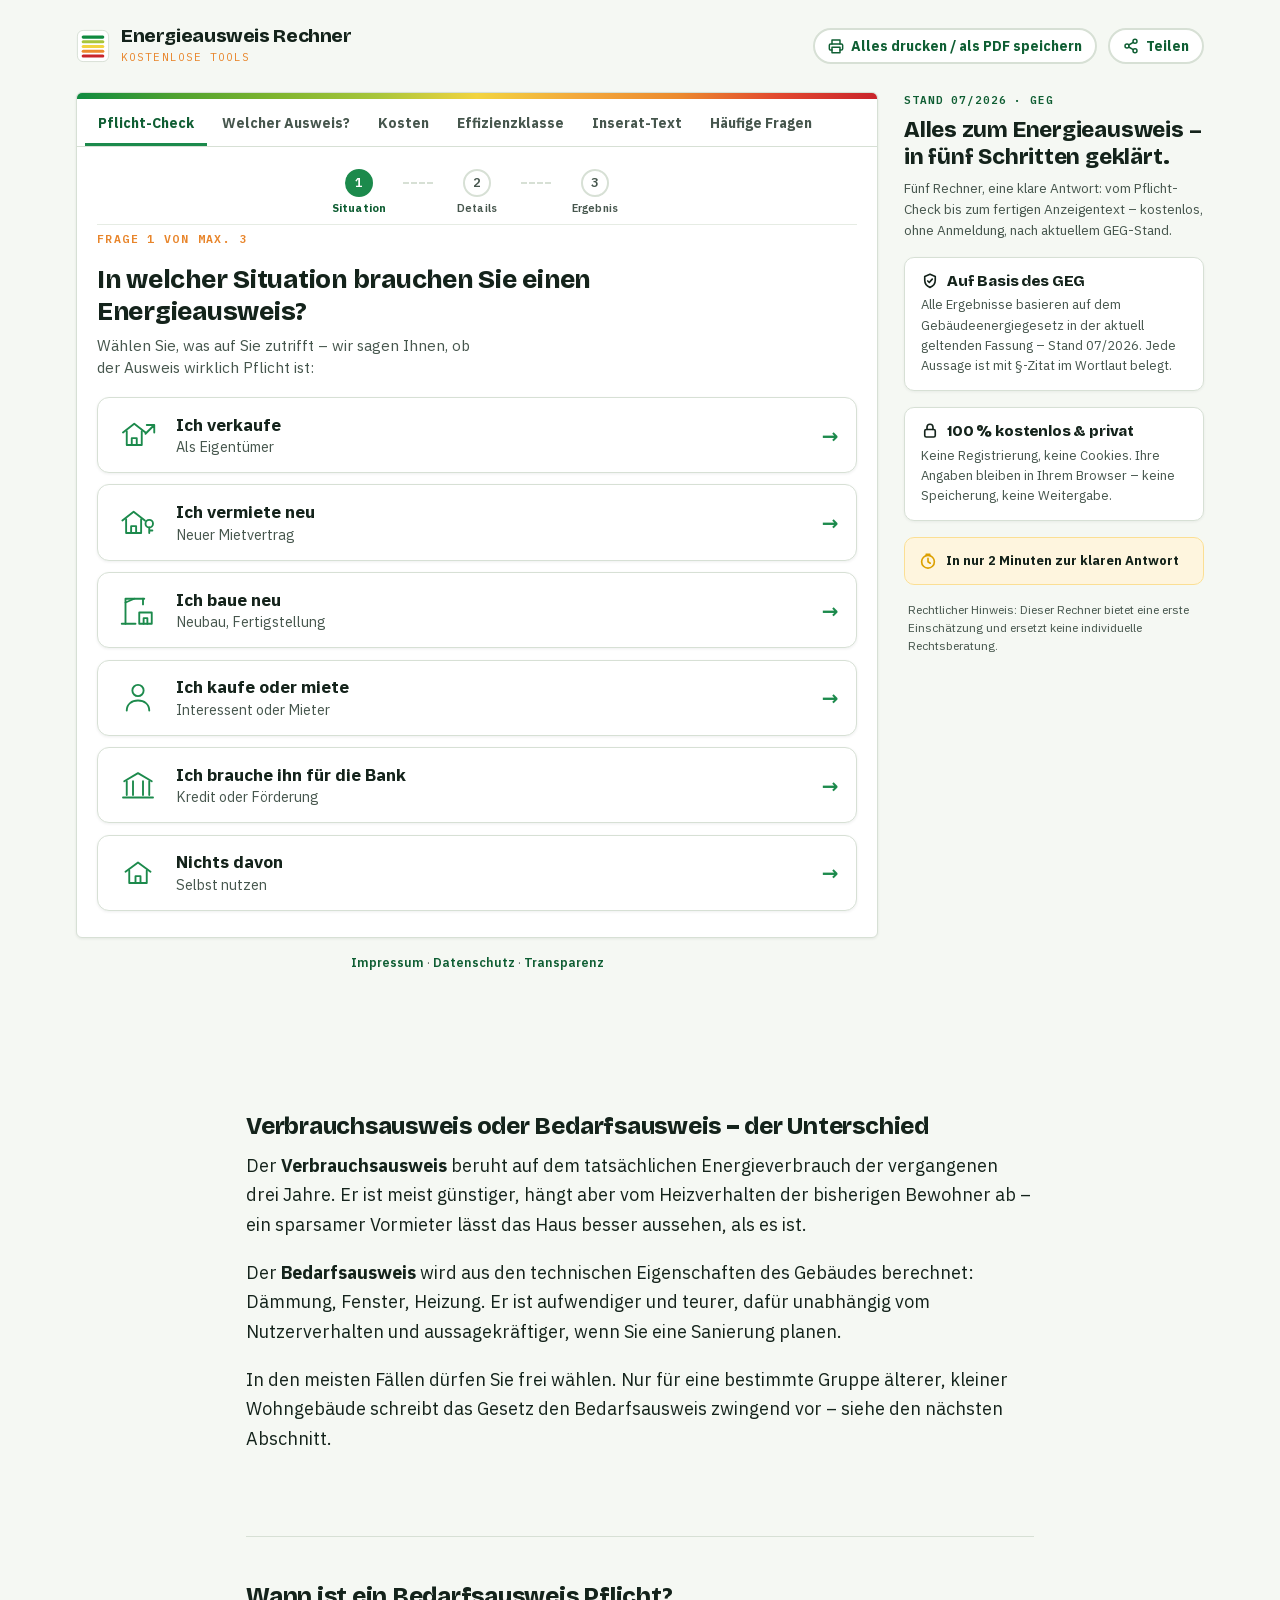
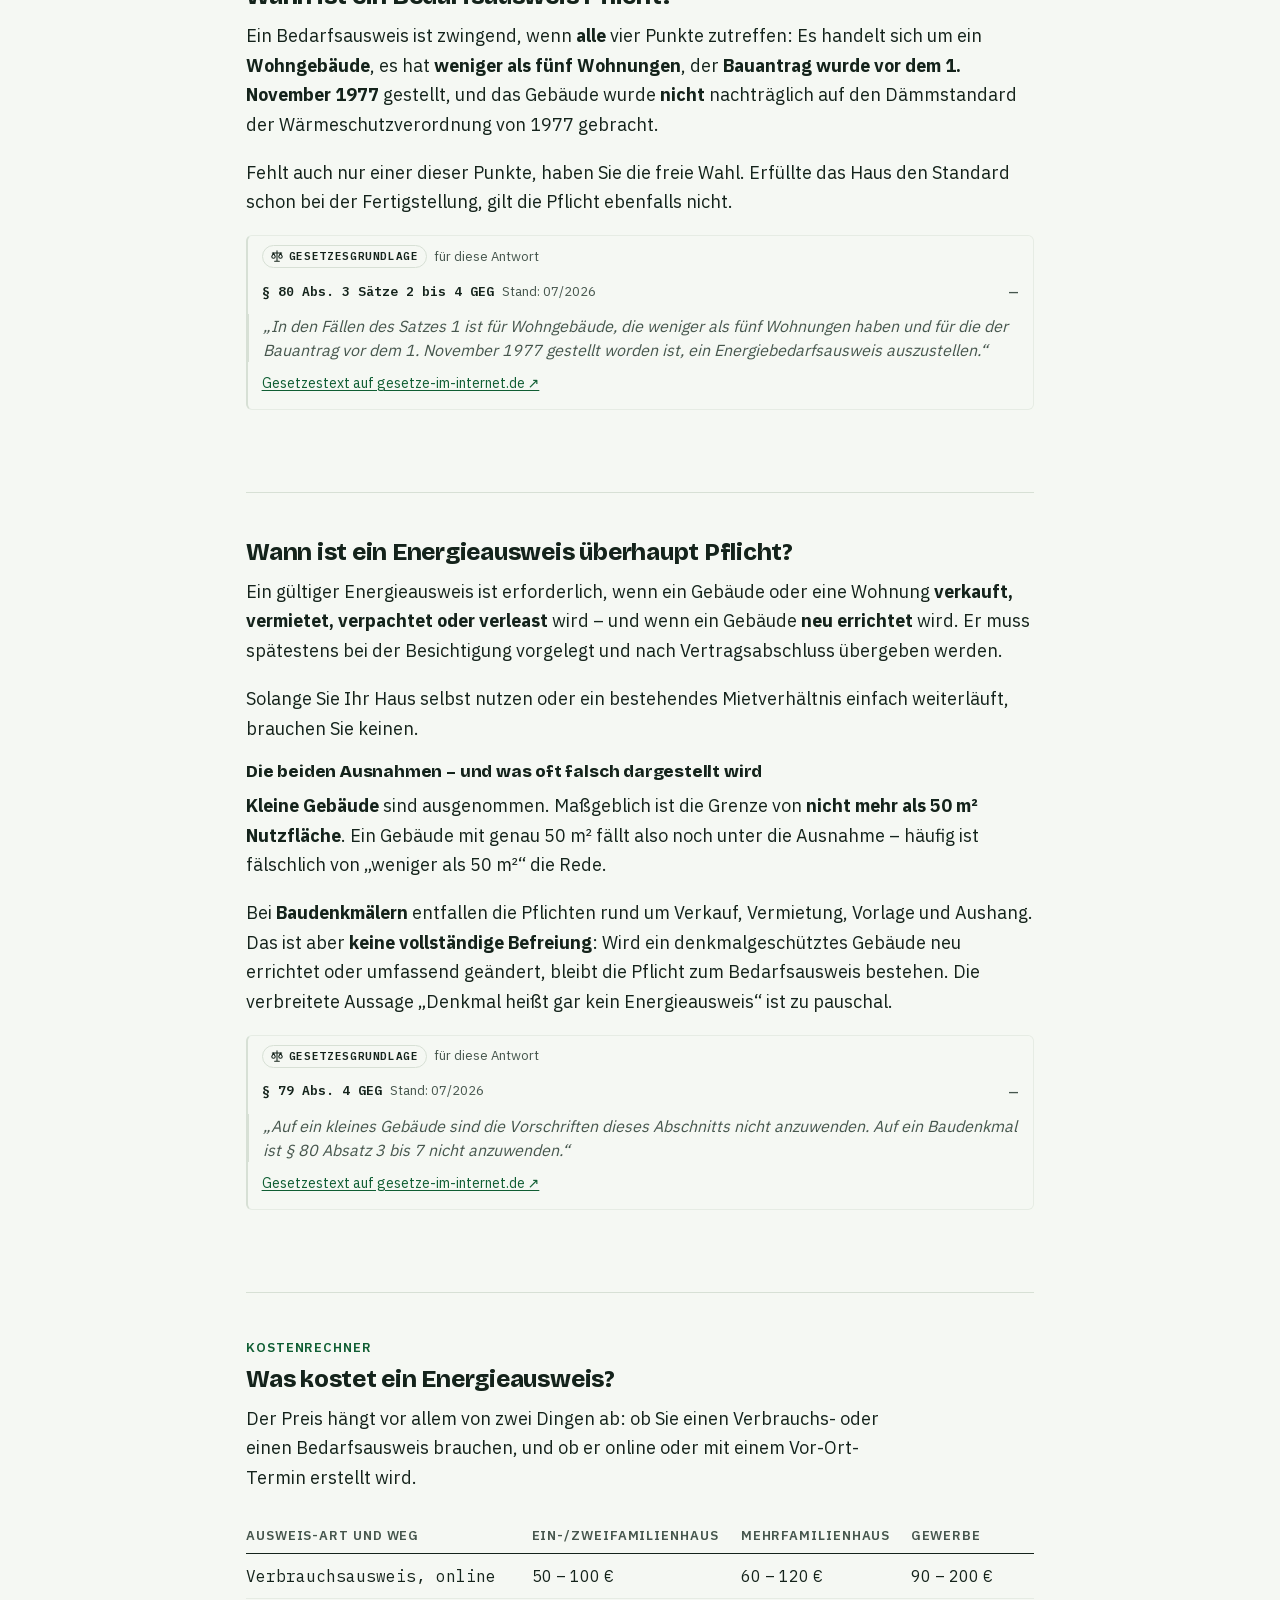
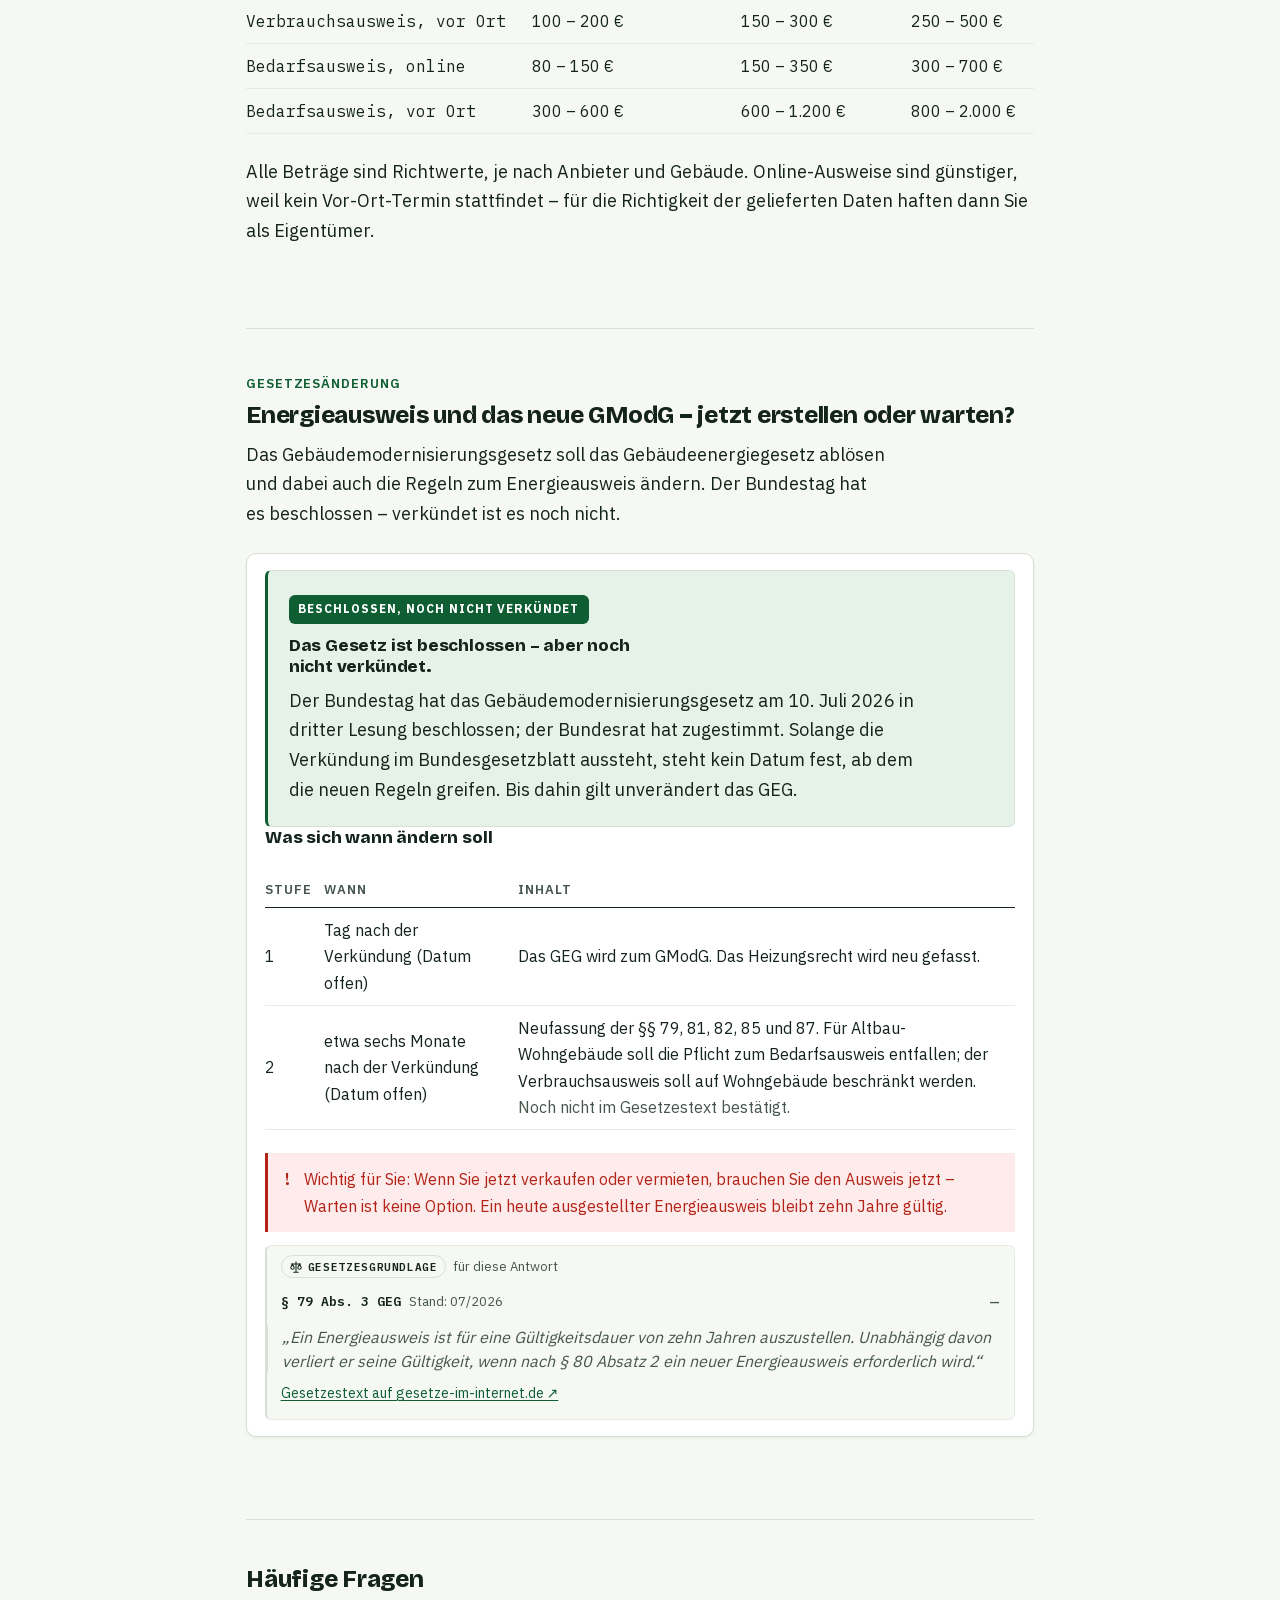
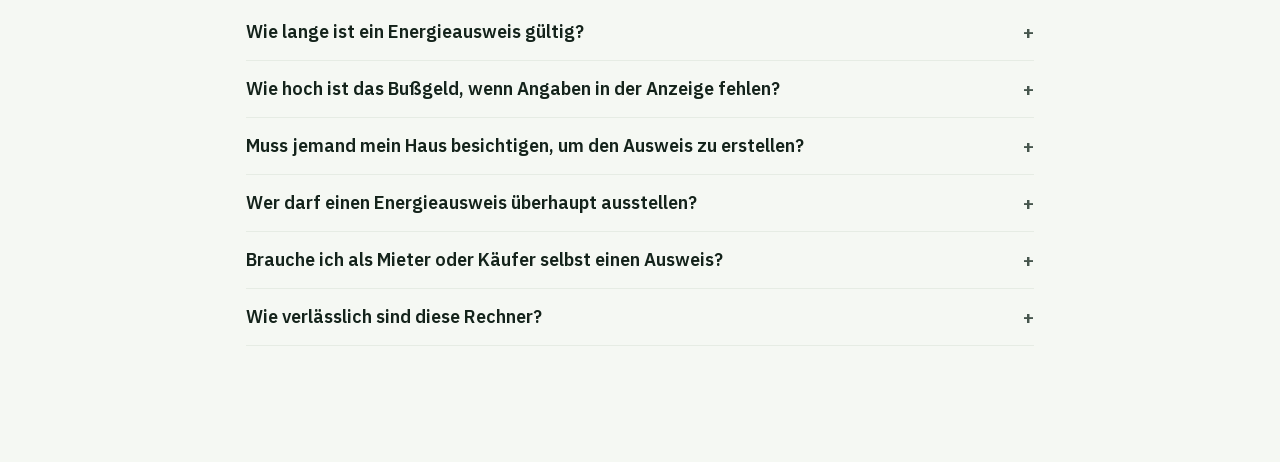
==== index.html @ 05168cab "Phone app shell: bottom tab bar, one-screen results, contextual entry question The phone layout was " ====
<!DOCTYPE html>
<html lang="de">
<head>
  <meta charset="utf-8" />
  <meta name="viewport" content="width=device-width, initial-scale=1, viewport-fit=cover" />
  <title>Welchen Energieausweis brauche ich? Kostenloser Rechner (GEG 2026)</title>
  <meta name="description" content="In wenigen Fragen klären: Brauche ich einen Energieausweis – und Bedarfs- oder Verbrauchsausweis? Dazu Effizienzklassen-Rechner, Kostenrechner und Anzeigentext-Generator nach § 87 GEG. Kostenlos, ohne Anmeldung." />
  <meta name="robots" content="index, follow" />
  <meta name="google-site-verification" content="zNr4EaNPYB7QakMKWCqnzhUNw2TglRUbTxTZqMPlOsA" />
  <link rel="canonical" href="https://energieausweis-rechner.github.io/" />

  <meta property="og:title" content="Welchen Energieausweis brauche ich? Kostenloser Rechner" />
  <meta property="og:description" content="Bedarfs- oder Verbrauchsausweis? In wenigen Fragen herausfinden, welcher Energieausweis für Ihr Gebäude vorgeschrieben ist. Kostenlos und ohne Anmeldung." />
  <meta property="og:type" content="website" />
  <meta property="og:locale" content="de_DE" />
  <meta property="og:url" content="https://energieausweis-rechner.github.io/" />
  <meta property="og:image" content="https://energieausweis-rechner.github.io/assets/og.jpg" />
  <meta property="og:image:width" content="1200" />
  <meta property="og:image:height" content="632" />
  <meta property="og:image:alt" content="Energieausweis Rechner – kostenloses Online-Tool: Pflicht-Check, Ausweis-Art, Kosten, Effizienzklasse und Inserat-Text nach GEG" />
  <meta name="twitter:card" content="summary_large_image" />

  <link rel="icon" href="data:image/svg+xml,%3Csvg xmlns='http://www.w3.org/2000/svg' viewBox='0 0 36 36'%3E%3Crect width='36' height='36' rx='6' fill='%231c8a4c'/%3E%3Crect x='6' y='7' width='24' height='3.2' rx='1.6' fill='%230f8a3f'/%3E%3Crect x='6' y='12' width='24' height='3.2' rx='1.6' fill='%23a8c63b'/%3E%3Crect x='6' y='17' width='24' height='3.2' rx='1.6' fill='%23f2d43f'/%3E%3Crect x='6' y='22' width='24' height='3.2' rx='1.6' fill='%23ec8b2e'/%3E%3Crect x='6' y='27' width='24' height='3.2' rx='1.6' fill='%23c9252b'/%3E%3C/svg%3E" />

  <link rel="preload" href="assets/fonts/bricolage-var.woff2" as="font" type="font/woff2" crossorigin />
  <link rel="preload" href="assets/fonts/plexsans-400.woff2" as="font" type="font/woff2" crossorigin />

  <!-- Load order matters: the real tool component styles FIRST, then the Wissen
       bridge LAST so equal-specificity rules resolve in the bridge's favour.
       CSS custom properties resolve after the full cascade regardless of order,
       so base.css still picks up the bridged token values. -->
  <link rel="stylesheet" href="assets/base.css" />
  <link rel="stylesheet" href="assets/wissen.css" />

  <style>
    /* Page shell (from the Wissen design's tool page — inline-styled chrome). */
    html { -webkit-text-size-adjust: 100%; }
    body {
      margin: 0;
      font-family: var(--font-body);
      color: var(--ink);
      background: var(--paper);
      line-height: 1.65;
      font-size: 1.125rem;
      -webkit-font-smoothing: antialiased;
    }
    /* ── Brand row above the grid — spans both columns ──────────────────── */
    .eaw-head {
      grid-column: 1 / -1;
      display: flex; align-items: center; gap: 11px; flex-wrap: wrap;
    }
    .eaw-brand { display: flex; align-items: center; gap: 11px; }
    .eaw-brand .logo { flex: none; }
    .eaw-brand .name {
      font-family: var(--font-display); font-weight: 800;
      font-size: 19px; letter-spacing: -0.02em; line-height: 1;
    }
    .eaw-brand .kicker {
      font-family: var(--font-mono); font-size: 11px; letter-spacing: 0.1em;
      text-transform: uppercase; color: var(--signal); margin-top: 3px;
    }
    .eaw-head .spacer { flex: 1; }
    .eaw-share {
      display: inline-flex; align-items: center; gap: 7px;
      background: var(--surface); border: 2px solid var(--line);
      border-radius: 99px; padding: 7px 13px;
      font-family: var(--font-body); font-weight: 700; font-size: 14px;
      color: var(--klasse-a-dk); cursor: pointer; transition: border-color 0.15s ease;
    }
    .eaw-share:hover { border-color: var(--klasse-a); }
    .eaw-sharemsg { font-size: 13px; font-weight: 600; color: var(--klasse-a-dk); }

    /* ── Main area: tool column + info sidebar ──────────────────────────── */
    .eaw-main {
      max-width: 1160px; margin: 0 auto; padding: 26px 16px 56px;
      display: grid; grid-template-columns: minmax(0, 1fr) 300px;
      gap: 26px; align-items: start;
    }
    .eaw-card {
      background: var(--surface); border: 1px solid var(--line);
      border-radius: 6px; overflow: hidden;
      box-shadow: 0 1px 3px rgba(20, 35, 27, 0.08);
    }
    .eaw-bandstrip { height: 6px; background: var(--band); }

    /* Tabs live inside the card, directly under the band strip. */
    .eaw-tabs { border-bottom: 1px solid var(--line); padding: 2px 8px 0; }
    .eaw-tabrow {
      display: flex; gap: 2px; overflow-x: auto; -webkit-overflow-scrolling: touch;
    }
    .eaw-tab {
      flex: none; font-family: var(--font-body); font-weight: 700;
      font-size: 14px; white-space: nowrap; background: none; border: none;
      border-bottom: 3px solid transparent; padding: 13px 13px 11px;
      color: var(--ink-soft); cursor: pointer; transition: color 0.15s ease, border-color 0.15s ease;
    }
    .eaw-tab:hover { color: var(--klasse-a-dk); }
    .eaw-tab[aria-selected="true"] {
      color: var(--klasse-a-dk); border-bottom-color: var(--klasse-a);
    }
    /* Completed step: the ✓ alone says "erledigt". The green underline is
       reserved for the ACTIVE tab — when several tabs are done, a shared
       underline hides where the reader currently is. */
    .eaw-tab.done { color: var(--ink); }
    .eaw-tab.done::before {
      content: '✓'; color: var(--klasse-a); font-weight: 700;
      margin-right: 6px;
    }
    .eaw-tab.done[aria-selected="true"] { color: var(--klasse-a-dk); }

    /* ── Sidebar: hero pitch, trust marks, tool list ────────────────────── */
    .eaw-side { display: flex; flex-direction: column; gap: 16px; position: sticky; top: 14px; }
    .eaw-hero .kicker {
      font-family: var(--font-mono); font-size: 11px; font-weight: 600;
      letter-spacing: 0.08em; text-transform: uppercase;
      color: var(--klasse-a-dk); margin: 0 0 8px;
    }
    .eaw-hero h1 {
      font-family: var(--font-display); font-weight: 800; font-size: 22px;
      line-height: 1.2; letter-spacing: -0.01em; margin: 0 0 8px;
    }
    .eaw-hero p { margin: 0; font-size: 13.5px; color: var(--ink-soft); line-height: 1.55; }
    .eaw-sidenote {
      margin: 0; padding: 0 4px;
      font-size: 12px; color: var(--ink-soft); line-height: 1.5;
    }
    .eaw-sidebox {
      border: 1px solid var(--line); border-radius: 10px;
      background: var(--surface); padding: 14px 16px;
      box-shadow: 0 1px 3px rgba(20, 35, 27, 0.06);
    }
    .eaw-sidebox h3 {
      display: flex; align-items: center; gap: 8px; margin: 0 0 5px;
      font-family: var(--font-display); font-weight: 800; font-size: 15px;
    }
    .eaw-sidebox h3 svg { flex: none; }
    .eaw-sidebox p { margin: 0; font-size: 13px; color: var(--ink-soft); line-height: 1.55; }
    .eaw-siderow {
      display: flex; gap: 10px; align-items: flex-start; width: 100%;
      background: none; border: none; border-top: 1px solid var(--line);
      padding: 9px 0; margin: 0; text-align: left; font: inherit; cursor: pointer;
    }
    .eaw-siderow:first-of-type { border-top: none; }
    .eaw-siderow svg { color: var(--klasse-a); flex: none; margin-top: 1px; }
    .eaw-siderow strong { display: block; font-size: 13.5px; line-height: 1.3; color: var(--ink); }
    .eaw-siderow .s { font-size: 12px; color: var(--ink-soft); }
    .eaw-siderow:hover strong { color: var(--klasse-a-dk); text-decoration: underline; }
    .eaw-chip-time {
      display: flex; align-items: center; gap: 9px;
      border-radius: 10px; padding: 12px 14px;
      background: color-mix(in srgb, var(--cta-yellow) 13%, #fff);
      border: 1px solid color-mix(in srgb, var(--cta-yellow) 42%, #fff);
      font-size: 13px; font-weight: 700;
    }
    .eaw-chip-time svg { color: var(--cta-yellow-dk); flex: none; }

    @media (max-width: 1023px) {
      /* minmax(0, …), not bare 1fr: the column must be able to shrink below
         the min-content of its scroll rows (tab row, chips row), else any
         nowrap row widens the whole page beyond the viewport. */
      .eaw-main { grid-template-columns: minmax(0, 1fr); }
      .eaw-side { display: none; }
    }

    .eaw-panel { padding: 22px 20px 26px; }

    /* ── Phone: app shell ──────────────────────────────────────────────────
       Not the desktop layout squeezed: sticky compact app bar on top, fixed
       bottom tab bar for the tools (thumb reach), tool card edge-to-edge,
       feedback as toasts. The top tab row disappears — the bottom bar IS the
       navigation. */
    .eaw-bnav { display: none; }
    @media (max-width: 767px) {
      .eaw-main { padding: 0 0 10px; gap: 12px; }

      /* App bar: brand + icon-only actions, stays put while scrolling. */
      .eaw-head {
        position: sticky; top: 0; z-index: 40;
        flex-wrap: nowrap; gap: 8px;
        padding: 8px 12px calc(8px + 0px);
        background: var(--paper);
        border-bottom: 1px solid var(--line);
      }
      .eaw-brand { gap: 9px; min-width: 0; }
      .eaw-brand .logo { width: 30px; height: 30px; }
      .eaw-brand .name { font-size: 15.5px; white-space: nowrap; }
      .eaw-brand .kicker { font-size: 9.5px; margin-top: 2px; }
      /* Actions collapse to round icon buttons; the label lives on in
         aria-label, and feedback becomes a toast (below). */
      .eaw-share {
        flex: none; width: 44px; height: 44px; padding: 0; gap: 0;
        justify-content: center; border-radius: 50%; font-size: 0;
      }
      .eaw-share svg { width: 19px; height: 19px; }
      .eaw-sharemsg {
        position: fixed; left: 50%; transform: translateX(-50%);
        bottom: calc(84px + env(safe-area-inset-bottom)); z-index: 60;
        background: var(--ink); color: #fff;
        padding: 10px 16px; border-radius: 99px;
        font-size: 13px; font-weight: 600; white-space: nowrap;
        max-width: calc(100vw - 32px); overflow: hidden; text-overflow: ellipsis;
        box-shadow: 0 4px 16px rgba(20, 35, 27, 0.28);
      }

      /* Tool card runs edge-to-edge like an app screen. */
      .eaw-card { border-left: none; border-right: none; border-radius: 0; }
      /* Phase bar and "Frage X von max. Y" say the same thing; on a phone
         only the more precise one survives (base.css decision — the Wissen
         skin re-enabled the bar, so it is re-hidden here). */
      .eaw-panel .steps { display: none; }
      .eaw-panel .q-text { margin-top: 0; }
      .eaw-tabs { display: none; }
      .eaw-panel { padding: 14px 14px 24px; }
      .eaw-footlinks { padding: 0 14px; }

      /* Result screens: like the questions, an answer must fit one screen.
         Every block keeps its content but sheds air: tighter card, smaller
         type, compact chips/steps/links. The §-Wortlaut folds via
         EAR.CITE_FOLD (its reference line stays visible). */
      /* Chips in ONE swipeable row (app filter-chip pattern) instead of
         wrapping to three — a result's tallest non-content block shrinks to
         44px. The cut-off chip at the right edge signals scrollability. */
      .eaw-panel .chips {
        margin-top: 0.2rem; gap: 0.3rem;
        flex-wrap: nowrap; overflow-x: auto;
        -webkit-overflow-scrolling: touch; scrollbar-width: none;
        margin-left: -14px; margin-right: -14px; padding: 2px 14px;
      }
      .eaw-panel .chips::-webkit-scrollbar { display: none; }
      .eaw-panel .chips-lbl { font-size: 0.78rem; flex: none; }
      .eaw-panel .chip { font-size: 0.78rem; padding: 0.22rem 0.6rem; flex: none; white-space: nowrap; }
      .eaw-panel .result { padding: 0.9rem 0.85rem; margin-top: 0.7rem; }
      .eaw-panel .result h3 { font-size: 1.2rem; margin: 0.5rem 0 0.4rem; }
      .eaw-panel .result .lead { font-size: 0.95rem; line-height: 1.5; }
      .eaw-panel .result .warn {
        font-size: 0.85rem; padding: 0.55rem 0.65rem; margin-top: 0.6rem;
      }
      .eaw-panel .result h4 { font-size: 1rem; margin: 0.9rem 0 0.35rem; }
      .eaw-panel .steps-next { gap: 0.35rem; margin-top: 0.5rem; }
      .eaw-panel .steps-next li {
        font-size: 0.88rem; line-height: 1.4; padding-left: 2rem;
      }
      .eaw-panel .doc-check li { font-size: 0.88rem; line-height: 1.4; }
      .eaw-panel .next-head { font-size: 1.02rem; margin: 0.9rem 0 0.1rem; }
      .eaw-panel .result .next-link { padding: 0.7rem 0.85rem; margin-top: 0.55rem; }
      .eaw-panel .result .next-link .t { font-size: 0.98rem; }
      .eaw-panel .result .next-link .s { font-size: 0.78rem; }
      .eaw-panel .cite { margin-top: 0.9rem; }
      .eaw-panel .cite .cite-lead { padding-top: 0.4rem; }
      .eaw-panel .cite summary { min-height: 44px; padding-bottom: 0.4rem; }
      /* Vergleichstabelle: a 3-column table cannot fit 360px — the wrapper's
         overflow:hidden (rounded corners) was CROPPING it. On phone the table
         stacks instead: each criterion is a block with both values underneath,
         labelled from the column heads (data-h, stamped by tools.js). */
      .eaw-panel .compare,
      .eaw-panel .compare tbody,
      .eaw-panel .compare tr,
      .eaw-panel .compare th[scope="row"],
      .eaw-panel .compare td { display: block; width: auto; }
      .eaw-panel .compare thead { display: none; }
      .eaw-panel .compare tr { padding: 0.55rem 0 0.65rem; border-bottom: 1px solid var(--line); }
      .eaw-panel .compare tbody tr:last-child { border-bottom: none; }
      .eaw-panel .compare th[scope="row"] {
        padding: 0 0.8rem 0.15rem; border: none;
        font-size: 0.68rem; letter-spacing: 0.05em; text-transform: uppercase;
      }
      .eaw-panel .compare td {
        padding: 0.3rem 0.8rem 0; border: none;
        font-size: 0.88rem; line-height: 1.4;
      }
      .eaw-panel .compare td::before {
        content: attr(data-h);
        display: block;
        font-size: 0.72rem; font-weight: 700;
        color: var(--klasse-a-dk);
        margin-bottom: 1px;
      }
      /* Zebra moves from cells to whole row blocks. */
      .eaw-panel .compare tbody tr:nth-child(even),
      .eaw-panel .compare tbody tr:nth-child(even) th,
      .eaw-panel .compare tbody tr:nth-child(even) td { background: var(--paper); }

      /* Bottom tab bar. */
      .eaw-bnav {
        display: grid; grid-template-columns: repeat(6, 1fr);
        position: fixed; left: 0; right: 0; bottom: 0; z-index: 50;
        background: var(--surface);
        border-top: 2px solid var(--line);
        padding: 7px max(6px, env(safe-area-inset-right))
                 calc(7px + env(safe-area-inset-bottom))
                 max(6px, env(safe-area-inset-left));
        box-shadow: 0 -4px 18px rgba(20, 35, 27, 0.16);
      }
      .eaw-bnav-item {
        position: relative;
        display: flex; flex-direction: column; align-items: center; gap: 3px;
        background: none; border: none; padding: 4px 0; min-height: 56px;
        font-family: var(--font-body); font-size: 11.5px; font-weight: 600;
        line-height: 1.15; color: var(--ink-soft); cursor: pointer;
      }
      .eaw-bnav-item .ic {
        display: inline-flex; align-items: center; justify-content: center;
        width: 50px; height: 30px; border-radius: 99px;
        transition: background 0.15s ease, color 0.15s ease;
      }
      .eaw-bnav-item .ic svg { width: 23px; height: 23px; }
      /* Active tool: filled green pill, white icon — unmissable. */
      .eaw-bnav-item[aria-selected="true"] { color: var(--klasse-a-dk); font-weight: 700; }
      .eaw-bnav-item[aria-selected="true"] .ic {
        background: var(--klasse-a); color: #fff;
      }
      /* Completed tool: small ✓ badge at the icon's shoulder. */
      .eaw-bnav-item.done::after {
        content: '✓';
        position: absolute; top: 0; left: calc(50% + 11px);
        width: 15px; height: 15px; border-radius: 50%;
        background: var(--klasse-a); color: #fff;
        border: 1.5px solid var(--surface);
        font-size: 9.5px; font-weight: 700;
        display: inline-flex; align-items: center; justify-content: center;
      }
    }
    @media print { .eaw-bnav { display: none !important; } }

    .eaw-note {
      font-size: 12.5px; color: var(--ink-soft); line-height: 1.55;
      margin: 18px 4px 0; text-align: center;
    }

    /* fade-in on tool swap */
    @keyframes eawIn { from { opacity: 0; transform: translateY(8px); } to { opacity: 1; transform: none; } }
    .eaw-panel > [data-mount] { animation: eawIn 0.3s ease both; }
    @media (prefers-reduced-motion: reduce) { .eaw-panel > [data-mount] { animation: none; } }

    .eaw-footlinks {
      margin: 14px 4px 0; text-align: center;
      font-size: 12.5px; color: var(--ink-soft);
    }
    .eaw-footlinks a { color: var(--klasse-a-dk); font-weight: 600; text-decoration: none; }
    .eaw-footlinks a:hover { text-decoration: underline; }

    /* Gesamt-Zusammenfassung: button in the head row, document in print. The
       summary container is invisible on screen and only becomes the printed
       page when the button added body.eaw-printing — the wizard's own
       "Drucken" button keeps printing the normal page. */
    .eaw-printsum { display: none; }
    @media print {
      body.eaw-printing .eaw-main { display: none !important; }
      body.eaw-printing .eaw-printsum {
        display: block; font-family: var(--font-body); color: #000;
        font-size: 12pt; line-height: 1.5;
      }
      .eaw-printsum h1 { font-size: 19pt; margin: 0 0 4pt; line-height: 1.2; }
      .eaw-printsum h2 {
        font-size: 13pt; margin: 16pt 0 4pt; padding-bottom: 2pt;
        border-bottom: 1px solid #999;
      }
      .eaw-printsum p { margin: 4pt 0; }
      .eaw-printsum .meta { color: #444; font-size: 9.5pt; }
      .eaw-printsum pre {
        font: inherit; white-space: pre-wrap; border: 1px solid #999;
        padding: 8pt; margin: 6pt 0;
      }
      .eaw-printsum ul { list-style: none; margin: 4pt 0; padding: 0; }
      .eaw-printsum li { margin: 3pt 0; }
    }
  </style>
</head>
<body>
  <div class="eaw-main">
    <div class="eaw-head">
      <div class="eaw-brand">
        <svg class="logo" width="34" height="34" viewBox="0 0 36 36" aria-hidden="true">
          <rect x="1.5" y="1.5" width="33" height="33" rx="6" fill="#fff" stroke="var(--line)"></rect>
          <rect x="6" y="7" width="24" height="3.2" rx="1.6" fill="#0f8a3f"></rect>
          <rect x="6" y="12" width="24" height="3.2" rx="1.6" fill="#a8c63b"></rect>
          <rect x="6" y="17" width="24" height="3.2" rx="1.6" fill="#f2d43f"></rect>
          <rect x="6" y="22" width="24" height="3.2" rx="1.6" fill="#ec8b2e"></rect>
          <rect x="6" y="27" width="24" height="3.2" rx="1.6" fill="#c9252b"></rect>
        </svg>
        <div>
          <div class="name">Energieausweis Rechner</div>
          <div class="kicker">Kostenlose Tools</div>
        </div>
      </div>
      <div class="spacer"></div>
      <span class="eaw-sharemsg" id="summaryMsg" hidden></span>
      <button type="button" class="eaw-share" id="summaryBtn"
              aria-label="Alles drucken / als PDF speichern" title="Alles drucken / als PDF speichern">
        <svg width="16" height="16" viewBox="0 0 24 24" fill="none" stroke="currentColor" stroke-width="2.2" stroke-linecap="round" stroke-linejoin="round"><path d="M6 9V3h12v6"/><path d="M6 18H4a2 2 0 0 1-2-2v-5a2 2 0 0 1 2-2h16a2 2 0 0 1 2 2v5a2 2 0 0 1-2 2h-2"/><rect x="6" y="14" width="12" height="8"/></svg>
        Alles drucken / als PDF speichern
      </button>
      <span class="eaw-sharemsg" id="shareMsg" hidden></span>
      <button type="button" class="eaw-share" id="shareBtn"
              aria-label="Teilen" title="Teilen">
        <svg width="16" height="16" viewBox="0 0 24 24" fill="none" stroke="currentColor" stroke-width="2.2" stroke-linecap="round" stroke-linejoin="round"><circle cx="18" cy="5" r="3"/><circle cx="6" cy="12" r="3"/><circle cx="18" cy="19" r="3"/><path d="M8.6 13.5 15.4 17.5M15.4 6.5 8.6 10.5"/></svg>
        Teilen
      </button>
    </div>

    <main class="eaw-colmain">
      <div class="eaw-card">
        <div class="eaw-bandstrip"></div>
        <div class="eaw-tabs">
          <div class="eaw-tabrow" id="tabrow" role="tablist" aria-label="Tools"></div>
        </div>
        <div class="eaw-panel">
          <div data-mount></div>
        </div>
      </div>

      <!-- The note that stood here duplicated the sidebar's Rechtlicher
           Hinweis and explained a button that explains itself; removed
           2026-07-27 (user feedback). -->
      <p class="eaw-footlinks">
        <a href="/impressum/">Impressum</a> ·
        <a href="/datenschutz/">Datenschutz</a> ·
        <a href="/transparenz/">Transparenz</a>
      </p>
    </main>

    <aside class="eaw-side" aria-label="Über dieses Tool">
      <div class="eaw-hero">
        <p class="kicker">Stand <span id="heroStand"></span> · GEG</p>
        <h1>Alles zum Energieausweis – in fünf Schritten geklärt.</h1>
        <p>Fünf Rechner, eine klare Antwort: vom Pflicht-Check bis zum fertigen
          Anzeigentext – kostenlos, ohne Anmeldung, nach aktuellem GEG-Stand.</p>
      </div>

      <div class="eaw-sidebox">
        <h3>
          <svg width="18" height="18" viewBox="0 0 24 24" fill="none" stroke="currentColor" stroke-width="2.2" stroke-linecap="round" stroke-linejoin="round" aria-hidden="true"><path d="M12 3l7 3v5c0 5-3.5 8.2-7 9.5-3.5-1.3-7-4.5-7-9.5V6z"/><path d="M9 12l2 2 4-4.5"/></svg>
          Auf Basis des GEG
        </h3>
        <p>Alle Ergebnisse basieren auf dem Gebäudeenergiegesetz in der aktuell
          geltenden Fassung – Stand <span id="trustStand"></span>. Jede Aussage
          ist mit §-Zitat im Wortlaut belegt.</p>
      </div>

      <div class="eaw-sidebox">
        <h3>
          <svg width="18" height="18" viewBox="0 0 24 24" fill="none" stroke="currentColor" stroke-width="2.2" stroke-linecap="round" stroke-linejoin="round" aria-hidden="true"><rect x="5" y="10" width="14" height="10" rx="2"/><path d="M8 10V7a4 4 0 0 1 8 0v3"/></svg>
          100 % kostenlos &amp; privat
        </h3>
        <p>Keine Registrierung, keine Cookies. Ihre Angaben bleiben in Ihrem
          Browser – keine Speicherung, keine Weitergabe.</p>
      </div>

      <!-- "Am Ende erhalten Sie" sidebox removed 2026-07-27 (user feedback);
           design archived in mockup-am-ende-sidebar.html (gitignored). The
           .eaw-siderow wiring in boot() stays for an easy restore. -->

      <div class="eaw-chip-time">
        <svg width="18" height="18" viewBox="0 0 24 24" fill="none" stroke="currentColor" stroke-width="2.2" stroke-linecap="round" stroke-linejoin="round" aria-hidden="true"><circle cx="12" cy="13" r="8.5"/><path d="M12 8.5V13l3 2M9.5 3h5"/></svg>
        In nur 2 Minuten zur klaren Antwort
      </div>

      <p class="eaw-sidenote">Rechtlicher Hinweis: Dieser Rechner bietet eine
        erste Einschätzung und ersetzt keine individuelle Rechtsberatung.</p>
    </aside>
  </div>

  <!-- Statischer Wissensteil — identische Inhalte wie die frühere
       Einzelseite, damit Crawler, Answer-Engines und Leser ohne JavaScript
       jede Antwort (Kosten, Klassengrenzen, §§, FAQ) im HTML vorfinden.
       Die Tools oben sind die interaktive Schicht darüber. -->
  <style>
    .eaw-wissen { max-width: 820px; margin: 10px auto 0; padding: 0 16px 34px; }
    .eaw-wissen section { margin: 38px 0; }
    .eaw-wissen h2 {
      font-family: var(--font-display); font-weight: 800; font-size: 24px;
      line-height: 1.25; letter-spacing: -0.01em; margin: 0 0 10px;
    }
    .eaw-wissen h3 { font-family: var(--font-display); font-weight: 800; font-size: 17px; }
    .eaw-wissen .sec-head { margin-bottom: 6px; }
    .eaw-wissen .card {
      border: 1px solid var(--line); border-radius: 10px;
      background: var(--surface); padding: 16px 18px;
      box-shadow: 0 1px 3px rgba(20, 35, 27, 0.06);
    }
    /* Phone app shell: keep the last content clear of the fixed bottom bar. */
    @media (max-width: 767px) {
      .eaw-wissen { padding-bottom: calc(84px + env(safe-area-inset-bottom)); }
    }
  </style>
  <div class="eaw-wissen">
    <section id="unterschied">
        <h2>Verbrauchsausweis oder Bedarfsausweis – der Unterschied</h2>
        <p>Der <strong>Verbrauchsausweis</strong> beruht auf dem tatsächlichen
          Energieverbrauch der vergangenen drei Jahre. Er ist meist günstiger, hängt
          aber vom Heizverhalten der bisherigen Bewohner ab – ein sparsamer Vormieter
          lässt das Haus besser aussehen, als es ist.</p>
        <p>Der <strong>Bedarfsausweis</strong> wird aus den technischen Eigenschaften
          des Gebäudes berechnet: Dämmung, Fenster, Heizung. Er ist aufwendiger und
          teurer, dafür unabhängig vom Nutzerverhalten und aussagekräftiger, wenn Sie
          eine Sanierung planen.</p>
        <p>In den meisten Fällen dürfen Sie frei wählen. Nur für eine bestimmte
          Gruppe älterer, kleiner Wohngebäude schreibt das Gesetz den Bedarfsausweis
          zwingend vor – siehe den nächsten Abschnitt.</p>
    </section>
    <section id="bedarfspflicht">
        <h2>Wann ist ein Bedarfsausweis Pflicht?</h2>
        <p>Ein Bedarfsausweis ist zwingend, wenn <strong>alle</strong> vier Punkte
          zutreffen: Es handelt sich um ein <strong>Wohngebäude</strong>, es hat
          <strong>weniger als fünf Wohnungen</strong>, der <strong>Bauantrag wurde vor
          dem 1. November 1977</strong> gestellt, und das Gebäude wurde
          <strong>nicht</strong> nachträglich auf den Dämmstandard der
          Wärmeschutzverordnung von 1977 gebracht.</p>
        <p>Fehlt auch nur einer dieser Punkte, haben Sie die freie Wahl. Erfüllte das
          Haus den Standard schon bei der Fertigstellung, gilt die Pflicht ebenfalls
          nicht.</p>
        <div class="cite">
          <p class="cite-lead">
            <span class="cite-badge"><span class="cite-ico"><svg width="14" height="14" viewBox="0 0 24 24" aria-hidden="true" fill="none" stroke="currentColor" stroke-width="1.8" stroke-linecap="round" stroke-linejoin="round"><path d="M12 3v18M8 21h8M4 7h16"/><path d="M6 7l-3 6a3 3 0 0 0 6 0zM18 7l-3 6a3 3 0 0 0 6 0z"/></svg></span><span>Gesetzesgrundlage</span></span>
            <span>für diese Antwort</span>
          </p>
          <details open>
            <summary><strong>§ 80 Abs. 3 Sätze 2 bis 4 GEG</strong><span class="stand">Stand: 07/2026</span></summary>
            <blockquote>„In den Fällen des Satzes 1 ist für Wohngebäude, die weniger als
              fünf Wohnungen haben und für die der Bauantrag vor dem 1. November 1977
              gestellt worden ist, ein Energiebedarfsausweis auszustellen.“</blockquote>
            <div class="src"><a href="https://www.gesetze-im-internet.de/geg/__80.html" rel="noopener" target="_blank">Gesetzestext auf gesetze-im-internet.de ↗</a></div>
          </details>
        </div>
    </section>
    <section id="pflicht">
        <h2>Wann ist ein Energieausweis überhaupt Pflicht?</h2>
        <p>Ein gültiger Energieausweis ist erforderlich, wenn ein Gebäude oder eine
          Wohnung <strong>verkauft, vermietet, verpachtet oder verleast</strong> wird
          – und wenn ein Gebäude <strong>neu errichtet</strong> wird. Er muss
          spätestens bei der Besichtigung vorgelegt und nach Vertragsabschluss
          übergeben werden.</p>
        <p>Solange Sie Ihr Haus selbst nutzen oder ein bestehendes Mietverhältnis
          einfach weiterläuft, brauchen Sie keinen.</p>

        <h3>Die beiden Ausnahmen – und was oft falsch dargestellt wird</h3>
        <p><strong>Kleine Gebäude</strong> sind ausgenommen. Maßgeblich ist die Grenze
          von <strong>nicht mehr als 50 m² Nutzfläche</strong>. Ein Gebäude mit genau
          50 m² fällt also noch unter die Ausnahme – häufig ist fälschlich von
          „weniger als 50 m²“ die Rede.</p>
        <p>Bei <strong>Baudenkmälern</strong> entfallen die Pflichten rund um Verkauf,
          Vermietung, Vorlage und Aushang. Das ist aber <strong>keine vollständige
          Befreiung</strong>: Wird ein denkmalgeschütztes Gebäude neu errichtet oder
          umfassend geändert, bleibt die Pflicht zum Bedarfsausweis bestehen. Die
          verbreitete Aussage „Denkmal heißt gar kein Energieausweis“ ist zu pauschal.</p>
        <div class="cite">
          <p class="cite-lead">
            <span class="cite-badge"><span class="cite-ico"><svg width="14" height="14" viewBox="0 0 24 24" aria-hidden="true" fill="none" stroke="currentColor" stroke-width="1.8" stroke-linecap="round" stroke-linejoin="round"><path d="M12 3v18M8 21h8M4 7h16"/><path d="M6 7l-3 6a3 3 0 0 0 6 0zM18 7l-3 6a3 3 0 0 0 6 0z"/></svg></span><span>Gesetzesgrundlage</span></span>
            <span>für diese Antwort</span>
          </p>
          <details open>
            <summary><strong>§ 79 Abs. 4 GEG</strong><span class="stand">Stand: 07/2026</span></summary>
            <blockquote>„Auf ein kleines Gebäude sind die Vorschriften dieses Abschnitts
              nicht anzuwenden. Auf ein Baudenkmal ist § 80 Absatz 3 bis 7 nicht
              anzuwenden.“</blockquote>
            <div class="src"><a href="https://www.gesetze-im-internet.de/geg/__79.html" rel="noopener" target="_blank">Gesetzestext auf gesetze-im-internet.de ↗</a></div>
          </details>
        </div>
    </section>
    <section id="kosten">
        <header class="sec-head">
          <div>
            <p class="eyebrow">Kostenrechner</p>
            <h2>Was kostet ein Energieausweis?</h2>
          </div>
        </header>
        <p class="sec-intro">Der Preis hängt vor allem von zwei Dingen ab: ob Sie einen Verbrauchs-
          oder einen Bedarfsausweis brauchen, und ob er online oder mit einem
          Vor-Ort-Termin erstellt wird.</p>
        
        <div class="table-wrap">
          <table>
            <caption class="visually-hidden">Richtwerte für die Kosten eines Energieausweises nach Ausweis-Art, Erstellungsweg und Gebäudetyp</caption>
            <thead><tr><th>Ausweis-Art und Weg</th><th>Ein-/Zweifamilienhaus</th><th>Mehrfamilienhaus</th><th>Gewerbe</th></tr></thead>
            <tbody>
              <tr><td>Verbrauchsausweis, online</td><td>50 – 100 €</td><td>60 – 120 €</td><td>90 – 200 €</td></tr>
              <tr><td>Verbrauchsausweis, vor Ort</td><td>100 – 200 €</td><td>150 – 300 €</td><td>250 – 500 €</td></tr>
              <tr><td>Bedarfsausweis, online</td><td>80 – 150 €</td><td>150 – 350 €</td><td>300 – 700 €</td></tr>
              <tr><td>Bedarfsausweis, vor Ort</td><td>300 – 600 €</td><td>600 – 1.200 €</td><td>800 – 2.000 €</td></tr>
            </tbody>
          </table>
        </div>
        <p>Alle Beträge sind Richtwerte, je nach Anbieter und Gebäude. Online-Ausweise
          sind günstiger, weil kein Vor-Ort-Termin stattfindet – für die Richtigkeit
          der gelieferten Daten haften dann Sie als Eigentümer.</p>
    </section>
    <section id="gmodg">
        <header class="sec-head">
          <div>
            <p class="eyebrow">Gesetzesänderung</p>
            <h2>Energieausweis und das neue GModG – jetzt erstellen oder warten?</h2>
          </div>
        </header>
        <p class="sec-intro">Das Gebäudemodernisierungsgesetz soll das Gebäudeenergiegesetz ablösen
          und dabei auch die Regeln zum Energieausweis ändern. Der Bundestag hat es
          beschlossen – verkündet ist es noch nicht.</p>
        <div class="card" data-mount></div>
    </section>
    <section id="faq">
        <h2>Häufige Fragen</h2>

        <details>
          <summary>Wie lange ist ein Energieausweis gültig?</summary>
          <p>Zehn Jahre ab Ausstellung. Er verliert seine Gültigkeit vorzeitig, wenn
            das Gebäude so umfassend geändert wird, dass ein neuer Ausweis
            erforderlich wird (§ 79 Abs. 3 GEG).</p>
        </details>

        <details>
          <summary>Wie hoch ist das Bußgeld, wenn Angaben in der Anzeige fehlen?</summary>
          <p>Bis zu <strong>10.000 €</strong>. Das Fehlen der Pflichtangaben nach
            § 87 GEG ist eine Ordnungswidrigkeit nach § 108 Abs. 1 Nr. 27 GEG und
            fällt in den Bußgeldrahmen des § 108 Abs. 2 Nr. 2 GEG. Die oft zitierten
            15.000 € stammen aus der früheren EnEV und gelten hier nicht.</p>
        </details>

        <details>
          <summary>Muss jemand mein Haus besichtigen, um den Ausweis zu erstellen?</summary>
          <p>Nein. Das Gesetz schreibt keinen Vor-Ort-Termin vor. Der Aussteller darf
            sich auf die Daten stützen, die Sie ihm liefern – Sie müssen für deren
            Richtigkeit einstehen. Ein Vor-Ort-Termin liefert aber belastbarere Werte
            und konkrete Sanierungshinweise.</p>
        </details>

        <details>
          <summary>Wer darf einen Energieausweis überhaupt ausstellen?</summary>
          <p>Nur bestimmte Berufsgruppen nach § 88 GEG – unter anderem Architekten,
            Bauingenieure, bestimmte Handwerksmeister und staatlich anerkannte
            Techniker, jeweils mit zusätzlicher Qualifikation oder Berufserfahrung.
            Wer ohne diese Berechtigung einen Ausweis ausstellt, begeht eine
            Ordnungswidrigkeit.</p>
        </details>

        <details>
          <summary>Brauche ich als Mieter oder Käufer selbst einen Ausweis?</summary>
          <p>Nein. Die Pflicht trifft immer die verkaufende oder vermietende Seite.
            Sie haben umgekehrt einen Anspruch darauf, den Ausweis spätestens bei der
            Besichtigung vorgelegt zu bekommen.</p>
        </details>

        <details>
          <summary>Wie verlässlich sind diese Rechner?</summary>
          <p>Sie geben eine unverbindliche Orientierung auf Grundlage der Regeln des
            Gebäudeenergiegesetzes, Stand 07/2026. Sie ersetzen weder eine
            Rechtsberatung noch einen amtlichen Energieausweis, den nur eine nach
            § 88 GEG berechtigte Person ausstellen darf.</p>
        </details>
    </section>
  </div>

  <!-- Phone app shell: fixed bottom tab bar; items are built by buildTabs()
       from the same TOOLS list as the desktop tab row. Hidden ≥ 768px. -->
  <nav class="eaw-bnav" id="bnav" role="tablist" aria-label="Tools"></nav>

  <!-- Print-only: the combined summary, filled by buildSummary() on demand. -->
  <div class="eaw-printsum" id="printsum" aria-hidden="true"></div>

  <script src="assets/rules.js"></script>
  <script src="assets/tools.js"></script>
  <script src="assets/widgets.js"></script>
  <script>
  (function () {
    // This page has ONE global action set (header: "Alles drucken / als PDF
    // speichern" + "Teilen") — tell the wizard engine to omit its per-result
    // copy/print buttons, which would compete at another scroll position.
    EAR.GLOBAL_ACTIONS = true;

    // Phone: results must fit one screen (user decision 2026-07-28), so the
    // §-Wortlaut renders collapsed there — the § reference and Stand stay
    // visible in the summary line. Desktop keeps every quote expanded.
    EAR.CITE_FOLD = function () {
      return window.matchMedia('(max-width: 767px)').matches;
    };

    // ── What to have ready before the Bedarfsausweis appointment. Shown open
    // on the "Bedarfsausweis nötig" result and repeated in the combined
    // summary, so the handoff from the tool to a real energy consultant is a
    // list the user can tick off — not something they have to remember.
    var BEDARF_CHECKLIST = {
      title: 'Das brauchen Sie zur Beantragung',
      items: [
        'Grundriss oder Baupläne des Gebäudes (alternativ: Wohnflächenberechnung)',
        'Baujahr und Angaben zur Bauweise',
        'Angaben zur Heizungsanlage: Typ, Baujahr, Energieträger (Typenschild, Schornsteinfeger-Protokoll)',
        'Angaben zur Dämmung, falls bekannt oder nachträglich saniert (Belege über Sanierungen)',
        'Fotos der Gebäudehülle: Fassade, Fenster, Dach bzw. Dachboden (bei manchen Anbietern für die Online-Erfassung)',
        'Angaben zu Keller und Dachgeschoss: beheizt oder unbeheizt?',
      ],
      note: 'Ohne Vor-Ort-Termin möglich bei den meisten Online-Anbietern, wenn die Unterlagen vorliegen.',
    };

    // ── Pflicht-Check — MINIMAL obligation check (restructured 2026-07-24).
    // The duty follows from the OCCASION, not the building: 1 question for most
    // paths; Verkauf/Vermietung add the exception question and the stage
    // question ("Wie weit …?", per the standalone design — it tailors the
    // warning, never the legal outcome). Building details (age, units,
    // Dämmung) belong to the TYPE question and live in the "Welcher Ausweis?"
    // flow, which the "Ja"-result hands over to.
    // Legal grounding: rules.js only — pflicht_verkauf_vermietung,
    // pflicht_neubau, ausnahme_klein (≤ 50 m², not < 50), ausnahme_denkmal
    // (exempt ONLY from § 80 Abs. 3–7), vorlagepflicht. No-duty wordings are
    // reused verbatim from EAR.flows.main.
    function pflichtFlow(ans) {
      var Q1 = {
        short: 'Anlass',
        text: 'In welcher Situation brauchen Sie einen Energieausweis?',
        lead: 'Wählen Sie, was auf Sie zutrifft – wir sagen Ihnen, ob der ' +
              'Ausweis wirklich Pflicht ist:',
        options: [
          { value: 'verkauf', icon: 'seller', label: 'Ich verkaufe', sub: 'Als Eigentümer' },
          { value: 'vermietung', icon: 'houseKey', label: 'Ich vermiete neu', sub: 'Neuer Mietvertrag' },
          { value: 'neubau', icon: 'crane', label: 'Ich baue neu', sub: 'Neubau, Fertigstellung' },
          { value: 'interessent', icon: 'buyer', label: 'Ich kaufe oder miete', sub: 'Interessent oder Mieter' },
          { value: 'finanzierung', icon: 'bank', label: 'Ich brauche ihn für die Bank', sub: 'Kredit oder Förderung' },
          { value: 'bestand', icon: 'house', label: 'Nichts davon', sub: 'Selbst nutzen', chip: 'Nur Selbstnutzung' },
        ],
      };
      if (!ans.length) return { view: 'question', q: Q1, step: 1 };
      var a1 = ans[0];

      if (a1 === 'interessent') return { view: 'result', r: {
        tone: 'no', badge: 'Für Sie kostenlos',
        title: 'Sie müssen keinen Energieausweis erstellen.',
        body: 'Als Käufer oder Mieter erstellen Sie keinen Energieausweis. ' +
              'Verkäufer bzw. Vermieter müssen ihn Ihnen spätestens bei der ' +
              'Besichtigung vorlegen und nach Vertragsabschluss übergeben – ' +
              'bestehen Sie darauf.',
        cites: ['vorlagepflicht'],
        nexts: [
          { href: '#effizienzklasse', title: 'Effizienzklasse einordnen',
            sub: 'Kennwert aus dem vorgelegten Ausweis eingeben – A+ bis H.' },
        ],
      } };

      if (a1 === 'finanzierung') return { view: 'result', r: {
        tone: 'no', badge: 'Keine gesetzliche Pflicht',
        title: 'Aus der Finanzierung selbst folgt keine Pflicht.',
        body: 'Das Gesetz verlangt einen Energieausweis bei Verkauf, Vermietung ' +
              'und Neubau – nicht dafür, dass Sie einen Kredit aufnehmen. ' +
              'Banken verlangen ihn aber in der Praxis regelmäßig zur ' +
              'Bewertung der Immobilie, und die Energieeffizienzklasse ' +
              'beeinflusst Förderungen und Konditionen. Wenn Sie ohnehin ' +
              'kaufen, muss die Verkäuferseite Ihnen den Ausweis vorlegen.',
        cites: ['vorlagepflicht'],
        nexts: [
          { href: '#effizienzklasse', title: 'Effizienzklasse bestimmen',
            sub: 'Der Wert, nach dem die Bank und Förderprogramme fragen.' },
          { href: '#kosten', title: 'Kosten einschätzen',
            sub: 'Falls Sie den Ausweis selbst beauftragen müssen.' },
        ],
      } };

      if (a1 === 'bestand') return { view: 'result', r: {
        tone: 'no', badge: 'Pflicht: nein',
        title: 'Nein – aktuell besteht keine Pflicht.',
        body: 'Für reine Eigennutzung oder ein weiterlaufendes Mietverhältnis ' +
              'brauchen Sie keinen Energieausweis. Erst bei Verkauf oder ' +
              'Neuvermietung wird er Pflicht.',
        cites: ['pflicht_verkauf_vermietung'],
        nexts: [
          { href: '#effizienzklasse', title: 'Trotzdem wissen, wo Sie stehen',
            sub: 'Effizienzklasse aus dem Verbrauch einordnen.' },
        ],
      } };

      if (a1 === 'neubau') return { view: 'result', r: {
        tone: 'yes', badge: 'Pflicht: ja',
        title: 'Ja – für den Neubau ist ein Energieausweis Pflicht.',
        body: 'Bei der Errichtung eines Gebäudes muss die Energieeffizienz ' +
              'nachgewiesen werden; der Ausweis wird im Zuge der ' +
              'Fertigstellung ausgestellt. Vorgeschrieben ist dafür der ' +
              'Bedarfsausweis – die Ausweis-Art-Frage stellt sich hier nicht.',
        type: 'Bedarfsausweis',
        cites: ['pflicht_neubau'],
        carry: { art: 'bedarf' },
        nexts: [
          { href: '#kosten', title: 'Kosten für den Bedarfsausweis',
            sub: 'Die Ausweis-Art ist bereits vorausgewählt.' },
        ],
      } };

      /* verkauf / vermietung → one exception question, then the answer */
      var verb = a1 === 'verkauf' ? 'Verkauf' : 'Vermietung';
      var Q2 = {
        short: 'Ausnahmen',
        text: 'Gilt für das Gebäude eine dieser Ausnahmen?',
        options: [
          { value: 'keine', icon: 'house', label: 'Nein, keine davon', sub: 'normales Wohn- oder Gewerbegebäude', chip: 'Keine Ausnahme' },
          { value: 'klein', icon: 'area', label: 'Höchstens 50 m² Nutzfläche', sub: 'kleines Gebäude, nicht Wohnung!' },
          { value: 'denkmal', icon: 'columns', label: 'Baudenkmal', sub: 'unter Denkmalschutz' },
        ],
      };
      if (ans.length === 1) return { view: 'question', q: Q2, step: 2 };

      if (ans[1] === 'klein') return { view: 'result', r: {
        tone: 'no', badge: 'Ausnahme',
        title: 'Nein – kleine Gebäude sind ausgenommen.',
        body: 'Für Gebäude mit nicht mehr als 50 Quadratmetern Nutzfläche ' +
              'gelten die Energieausweis-Vorschriften nicht. Die Grenze ist ' +
              '„nicht mehr als 50 m²“ – ein Gebäude mit genau 50 m² ist also ' +
              'noch ausgenommen. Achtung: Das gilt für kleine GEBÄUDE, nicht ' +
              'für kleine Wohnungen in größeren Häusern.',
        cites: ['ausnahme_klein'],
      } };

      if (ans[1] === 'denkmal') return { view: 'result', r: {
        tone: 'no', badge: 'Ausnahme',
        title: 'Nein – für ' + verb + ' eines Baudenkmals nicht.',
        body: 'Baudenkmäler sind von der Ausweispflicht bei Verkauf und ' +
              'Vermietung ausgenommen. Aber Vorsicht: Die Befreiung gilt nur ' +
              'dafür – bei Neubau oder einer größeren Änderung des Gebäudes ' +
              'bleibt die Pflicht bestehen. „Denkmal = nie ein Energieausweis“ ' +
              'ist ein verbreiteter Irrtum.',
        cites: ['ausnahme_denkmal'],
      } };

      /* Stage question — asked as its own step, as in the standalone design
         ("Wie weit ist Ihr Verkauf schon?"). Options mirror the standalone;
         values are EAR.URGENCY keys so the result reuses the engine's vetted
         warning texts. It tailors the advice, never the legal outcome. */
      var Q3 = {
        short: 'Stand',
        text: a1 === 'verkauf' ? 'Wie weit ist Ihr Verkauf schon?'
                               : 'Wie weit ist Ihre Vermietung schon?',
        options: [
          { value: 'vorbereitung', icon: 'draft', label: 'In Vorbereitung', sub: 'Noch kein Inserat geschaltet.' },
          { value: 'inseriert', icon: 'megaphone', label: 'Bereits inseriert', sub: 'Anzeige läuft schon.' },
          { value: 'notartermin', icon: 'clock', label: 'Termin steht an', sub: 'Notar / Übergabe in Kürze.' },
        ],
      };
      if (ans.length === 2) return { view: 'question', q: Q3, step: 2 };
      var stage = ans[2];

      return { view: 'result', r: {
        tone: 'yes', badge: 'Pflicht: ja',
        title: 'Ja – für ' + verb + ' brauchen Sie einen Energieausweis.',
        body: 'Sie müssen den Ausweis spätestens bei der Besichtigung ' +
              'unaufgefordert vorlegen und nach Vertragsabschluss übergeben. ' +
              'Schon die Immobilienanzeige muss die Pflichtangaben enthalten. ' +
              'Welche Ausweis-Art Sie brauchen, hängt vom Gebäude ab – das ' +
              'klärt der nächste Schritt.',
        warn: EAR.URGENCY[stage] ? EAR.URGENCY[stage].warn(verb) : null,
        cites: ['pflicht_verkauf_vermietung'],
        steps: [
          'Pflichtangaben in die Immobilienanzeige aufnehmen (§ 87 GEG).',
          'Spätestens bei der Besichtigung vorlegen.',
          'Nach Vertragsabschluss übergeben.',
        ],
        nexts: [
          { href: '#welcher', title: 'Welche Ausweis-Art brauchen Sie?',
            sub: 'Bedarfs- oder Verbrauchsausweis – 3 Fragen zum Gebäude.' },
          { href: '#inserat', title: 'Anzeigentext erstellen',
            sub: 'Die fünf Pflichtangaben für Ihr Inserat – fertig zum Kopieren.' },
        ],
      } };
    }

    // ── "Welcher Ausweis?" — a NEW preview flow, grounded in the REAL rules.js
    // legal distinctions (NOT copied from the design's own logic):
    //   • § 79 Abs. 1 GEG  → free choice of ausweis type by default (freie_wahl)
    //   • § 80 Abs. 3 GEG  → Bedarfsausweis mandatory for Wohngebäude with <5
    //     units AND Bauantrag before 1977-11-01, unless brought up to the
    //     Wärmeschutzverordnung 1977 standard (bedarfspflicht_altbau).
    // Same object shape as EAR.flows.main, so EAR.renderWizard styles it exactly
    // like the Pflicht-Check and renders the § wortlaut straight from EAR.RULES.
    // Comparison for "freie Wahl" results: when both types are allowed, the
    // decision needs the trade-offs side by side. Preise kommen aus
    // kostenRange — derselben Quelle wie der Kosten-Tab, nie von Hand.
    function compareFor(typ) {
      var typLabel = { efh: 'Ein-/Zweifamilienhaus', mfh: 'Mehrfamilienhaus', nwg: 'Nichtwohngebäude' }[typ];
      function span(art, weg) {
        var r = kostenRange(art, weg, typ);
        return 'ca. ' + r[0] + ' – ' + r[1] + ' €';
      }
      var rows = [
        ['Grundlage', 'Tatsächlicher Energieverbrauch der letzten 3 Jahre', 'Technische Bausubstanz: Dämmung, Fenster, Heizung'],
        ['Kosten online', span('verbrauch', 'online'), span('bedarf', 'online')],
        ['Kosten vor Ort', span('verbrauch', 'vorort'), span('bedarf', 'vorort')],
        ['Aussagekraft', 'Hängt vom Heizverhalten der Vorbewohner ab', 'Unabhängig vom Nutzerverhalten'],
        ['Gut für', 'Schnellen, günstigen Nachweis', 'Genauere Aussage, z. B. vor einer Sanierung'],
      ];
      return {
        caption: 'Verbrauchs- und Bedarfsausweis im Vergleich (' + typLabel + ')',
        head: ['', 'Verbrauchsausweis', 'Bedarfsausweis'],
        rows: rows,
        tip: 'Ein Bedarfsausweis erfordert in der Regel eine Begehung oder detaillierte Bauunterlagen, ist dafür aber unabhängig vom bisherigen Nutzerverhalten – relevant z. B. bei länger leerstehenden Gebäuden.',
      };
    }

    function welcherFlow(ans) {
      var Q1 = { short: 'Gebäude', text: 'Um was für ein Gebäude geht es?',
        lead: 'Ob Sie den Bedarfs- oder den Verbrauchsausweis nehmen dürfen, ' +
              'hängt vom Gebäude ab.',
        options: [
        { value: 'wohn', icon: 'house',    label: 'Wohngebäude',       sub: 'Haus oder Wohnung' },
        { value: 'nwg',  icon: 'building', label: 'Nichtwohngebäude',  sub: 'Gewerbe, Büro, Praxis' },
      ] };
      if (!ans.length) return { view: 'question', q: Q1, step: 1 };

      var freieWahl = {
        tone: 'wahl', badge: 'Freie Wahl', title: 'Sie haben die freie Wahl.',
        type: 'Verbrauchs- oder Bedarfsausweis', cites: ['freie_wahl'],
        // 'art' means "a wizard DETERMINED the Art". Freie Wahl withdraws any
        // earlier determination — carrying '' clears the store so a previous
        // Bedarf run stops preselecting Kosten/Inserat and the downstream
        // invalidation fires. Without this, Bedarf → freie Wahl kept the
        // stale art and no checkmark ever waved off.
        carry: { art: '' },
        nexts: [
          { href: '#kosten', title: 'Kosten & Anbieter vergleichen',
            sub: 'Preise beider Ausweis-Arten nebeneinander sehen.' },
        ],
      };

      if (ans[0] === 'nwg') return { view: 'result', r: Object.assign({}, freieWahl, {
        body: 'Für Nichtwohngebäude schreibt das GEG keine bestimmte Ausweis-Art vor. ' +
              'Zulässig ist der Bedarfs- oder der Verbrauchsausweis; der Verbrauchsausweis ist meist deutlich günstiger.',
        compare: compareFor('nwg'),
      }) };

      var Q2 = { short: 'Wohnungen', text: 'Wie viele Wohnungen hat das Gebäude?', options: [
        { value: 'lt5', icon: 'house',   label: 'Weniger als 5 Wohnungen', sub: 'z. B. Ein- oder Zweifamilienhaus' },
        { value: 'ge5', icon: 'columns', label: '5 oder mehr Wohnungen',   sub: 'größeres Mehrfamilienhaus' },
      ] };
      if (ans.length === 1) return { view: 'question', q: Q2, step: 1 };
      if (ans[1] === 'ge5') return { view: 'result', r: Object.assign({}, freieWahl, {
        body: 'Bei Wohngebäuden mit fünf oder mehr Wohnungen dürfen Sie zwischen Bedarfs- und ' +
              'Verbrauchsausweis frei wählen. Der Verbrauchsausweis ist in der Regel günstiger.',
        compare: compareFor('mfh'),
      }) };

      var Q3 = { short: 'Baujahr', text: 'Wurde der Bauantrag vor dem 1. November 1977 gestellt?', options: [
        { value: 'vor77', icon: 'calendarOld', label: 'Ja, vor dem 1.11.1977', sub: 'älterer Altbau' },
        { value: 'ab77',  icon: 'calendar',    label: 'Nein, ab dem 1.11.1977', sub: 'oder später gebaut' },
        { value: 'unklar', icon: 'unknown',    label: 'Weiß ich nicht',        sub: '', chip: 'Baujahr unklar' },
      ] };
      if (ans.length === 2) return { view: 'question', q: Q3, step: 2 };
      if (ans[2] === 'ab77') return { view: 'result', r: Object.assign({}, freieWahl, {
        body: 'Für Wohngebäude mit Bauantrag ab dem 1. November 1977 ist keine bestimmte Ausweis-Art ' +
              'vorgeschrieben. Der Verbrauchsausweis ist in der Regel günstiger.',
        compare: compareFor('efh'),
      }) };

      var Q4 = { short: 'Wärmeschutz', text: 'Erfüllt das Gebäude den Wärmeschutz-Standard von 1977 – von Anfang an oder durch spätere Sanierung?', options: [
        { value: 'ja',   icon: 'reno',    label: 'Ja, auf Stand 1977 gebracht', sub: 'Dämmung, neue Fenster o. Ä.' },
        { value: 'nein', icon: 'none',    label: 'Nein / unsaniert',            sub: 'weitgehend im Originalzustand' },
        { value: 'unklar', icon: 'unknown', label: 'Weiß ich nicht',            sub: '', chip: 'Sanierungsstand unklar' },
      ] };
      if (ans.length === 3) return { view: 'question', q: Q4, step: 2 };

      if (ans[3] === 'ja') return { view: 'result', r: Object.assign({}, freieWahl, {
        cites: ['bedarfspflicht_altbau'],
        body: 'Erfüllt das Gebäude den Standard der Wärmeschutzverordnung 1977, entfällt die ' +
              'Bedarfsausweis-Pflicht – Sie dürfen auch den günstigeren Verbrauchsausweis wählen.',
        compare: compareFor('efh'),
      }) };

      // nein / unklar → Bedarfsausweis (carried into the Kosten tool)
      return { view: 'result', r: {
        tone: 'bedarf', badge: 'Bedarfsausweis nötig', type: 'Bedarfsausweis', cites: ['bedarfspflicht_altbau'],
        title: ans[3] === 'unklar' ? 'Wahrscheinlich ist ein Bedarfsausweis nötig.'
                                   : 'Für Ihr Gebäude ist der Bedarfsausweis vorgeschrieben.',
        body: 'Wohngebäude mit weniger als fünf Wohnungen und Bauantrag vor dem 1. November 1977, die ' +
              'nicht auf den Wärmeschutz-Standard von 1977 gebracht wurden, brauchen einen ' +
              'Energiebedarfsausweis.' +
              (ans[3] === 'unklar' ? ' Ist der Sanierungsstand unklar, ist der Bedarfsausweis die sichere Wahl.' : ''),
        checklist: BEDARF_CHECKLIST,
        carry: { art: 'bedarf' },
        nexts: [
          { href: '#kosten', title: 'Kosten für den Bedarfsausweis',
            sub: 'Die Ausweis-Art ist bereits vorausgewählt.' },
        ],
      } };
    }

    // ── Kosten — the Wissen design's Kosten tool, launch-ready (2026-07-28):
    // prices come from EAR.PREISE, providers only via EAR.renderPartnerList()
    // — which renders nothing while EAR.PARTNERS is empty. The mockup's
    // invented vendor cards are gone.
    // Hoisted out of renderKosten so the combined summary (printsum) can
    // reproduce the same estimate without the Kosten tab being mounted.
    var artLabels = { verbrauch: 'Verbrauchsausweis', bedarf: 'Bedarfsausweis' };
    var wegLabels = { online: 'Online', vorort: 'Vor-Ort-Termin' };
    var typLabels = { efh: 'Einfamilienhaus', mfh: 'Mehrfamilienhaus', nwg: 'Gewerbe' };
    // Preise kommen IMMER aus EAR.PREISE (widgets.js) — die eine Matrix, die
    // auch der statische Kostenblock und die Vergleichstabelle nutzen. Das
    // frühere KTABLE aus dem Design-Mockup ist ersetzt.
    function kostenRange(art, weg, typ) {
      return EAR.PREISE[art][weg][typ];
    }

    function renderKosten(mount) {
      var selectStyle = 'width:100%;box-sizing:border-box;font:inherit;font-size:15px;font-weight:600;color:var(--ink);padding:10px 12px;border:2px solid var(--line);border-radius:6px;background:var(--surface);cursor:pointer;';
      var labelStyle = 'display:block;font-weight:700;font-size:12px;margin:0 0 5px;color:var(--ink-soft);text-transform:uppercase;letter-spacing:.04em;';
      // Pick up the Ausweis-Art carried over from the Pflicht-Check / Welcher-
      // Ausweis result (EAR.carry in the wizard results → EAR.recall here).
      var carriedArt = (window.EAR && EAR.recall) ? EAR.recall('art') : null;
      var state = { kArt: carriedArt || 'verbrauch', kWeg: 'online', kTyp: 'efh' };

      function h(tag, attrs, kids) {
        var e = document.createElement(tag);
        if (attrs) Object.keys(attrs).forEach(function (k) {
          if (k === 'style') e.setAttribute('style', attrs[k]);
          else if (k === 'html') e.innerHTML = attrs[k];
          else if (k === 'text') e.textContent = attrs[k];
          else e.setAttribute(k, attrs[k]);
        });
        (kids || []).forEach(function (c) { if (c) e.appendChild(c); });
        return e;
      }
      function selectEl(name, opts, val, onch) {
        var s = h('select', { style: selectStyle, 'aria-label': name });
        opts.forEach(function (o) { var op = h('option', { value: o.v, text: o.label }); if (o.v === val) op.selected = true; s.appendChild(op); });
        s.addEventListener('change', function () { onch(s.value); });
        return s;
      }
      function field(name, node) { return h('label', { style: 'display:block;' }, [h('span', { style: labelStyle, text: name }), node]); }

      function draw() {
        // Remember the selection for the combined summary. Deliberately does
        // NOT carry 'art': that key means "a wizard determined the Art" and
        // drives the Übernommen banners — the Kosten dropdown must not fake it.
        EAR.carry('kweg', state.kWeg);
        EAR.carry('ktyp', state.kTyp);
        mount.innerHTML = '';
        var wrap = h('div', {});

        // "Übernommen aus dem Check" banner — markup from the standalone design.
        if (carriedArt) {
          wrap.appendChild(h('div', { style: 'display:flex;gap:10px;align-items:center;background:#eef5ea;border:1px solid #bcd8bf;border-radius:8px;padding:12px 14px;margin-bottom:16px;' }, [
            h('span', { style: 'flex:none;width:24px;height:24px;border-radius:50%;background:var(--klasse-a);color:#fff;display:inline-flex;align-items:center;justify-content:center;font-size:14px;font-weight:700;', text: '✓' }),
            h('p', { style: 'margin:0;font-size:14px;font-weight:600;line-height:1.4;color:var(--klasse-a-dk);', text: 'Übernommen aus dem Check: ' + artLabels[carriedArt] + ' ist für Ihr Gebäude vorgesehen.' }),
          ]));
        }

        wrap.appendChild(h('div', { style: 'display:grid;grid-template-columns:repeat(auto-fit,minmax(150px,1fr));gap:10px;' }, [
          field('Ausweis-Art', selectEl('Ausweis-Art', [{ v: 'verbrauch', label: 'Verbrauchsausweis' }, { v: 'bedarf', label: 'Bedarfsausweis' }], state.kArt, function (v) { state.kArt = v; draw(); })),
          field('Erstellungsweg', selectEl('Erstellungsweg', [{ v: 'online', label: 'Online' }, { v: 'vorort', label: 'Vor-Ort-Termin' }], state.kWeg, function (v) { state.kWeg = v; draw(); })),
          field('Gebäude', selectEl('Gebäude', [{ v: 'efh', label: 'Einfamilienhaus' }, { v: 'mfh', label: 'Mehrfamilienhaus' }, { v: 'nwg', label: 'Gewerbe' }], state.kTyp, function (v) { state.kTyp = v; draw(); })),
        ]));

        var rg = kostenRange(state.kArt, state.kWeg, state.kTyp);
        wrap.appendChild(h('div', { style: 'text-align:center;padding:26px 20px;background:var(--klasse-a);border-radius:10px;margin:20px 0 4px;' }, [
          h('div', { style: 'font-family:var(--font-mono);font-size:12px;font-weight:600;color:rgba(255,255,255,.82);text-transform:uppercase;letter-spacing:.12em;', text: 'Geschätzte Kosten' }),
          h('div', { style: 'font-family:var(--font-display);font-weight:800;font-size:clamp(32px,10vw,52px);color:#fff;line-height:1;margin-top:6px;', text: rg[0] + ' – ' + rg[1] + ' €' }),
          h('div', { style: 'font-size:14px;color:rgba(255,255,255,.85);margin-top:8px;', text: artLabels[state.kArt] + ' · ' + wegLabels[state.kWeg] + ' · ' + typLabels[state.kTyp] }),
        ]));

        wrap.appendChild(h('p', { style: 'font-size:13px;color:var(--ink-soft);margin:10px 0 0;', text: 'Richtwerte, je nach Anbieter und Gebäude. Online-Ausweise sind günstiger, weil kein Vor-Ort-Termin stattfindet – für die Richtigkeit der gelieferten Daten haften dann Sie als Eigentümer.' }));

        /* Anbieter ausschließlich über die geprüfte Partner-Schiene aus
           tools.js (§ 5a Abs. 4 UWG-Labelung dort gebündelt). Solange
           EAR.PARTNERS leer ist, rendert das nichts — keine Anbieter,
           keine Preise. Die erfundenen Mockup-VENDORS sind entfernt. */
        var partnerList = EAR.renderPartnerList();
        if (partnerList) wrap.appendChild(partnerList);

        // Woran erkennt man einen legitimen Aussteller? Praktische Prüfpunkte;
        // die Rechtsgrundlage (§ 88, § 85) kommt wie immer aus EAR.cite.
        var tickRow = function (text, link) {
          var p = h('p', { style: 'display:flex;gap:9px;align-items:baseline;margin:0 0 9px;font-size:14px;line-height:1.5;' }, [
            h('span', { style: 'flex:none;color:var(--klasse-a);font-weight:700;', text: '✓' }),
            h('span', {}, [document.createTextNode(text)]),
          ]);
          if (link) {
            p.lastChild.appendChild(document.createTextNode(' '));
            p.lastChild.appendChild(h('a', { href: link.href, rel: 'noopener', target: '_blank', style: 'color:var(--klasse-a-dk);font-weight:600;', text: link.text }));
            p.lastChild.appendChild(document.createTextNode('.'));
          }
          return p;
        };
        var issuer = h('div', { style: 'margin-top:22px;border:1px solid var(--line);border-radius:10px;padding:16px 16px 8px;background:#fff;' }, [
          h('p', { style: 'font-family:var(--font-display);font-weight:800;font-size:17px;margin:0 0 10px;', text: 'Woran Sie einen seriösen Aussteller erkennen' }),
          tickRow('Ausstellen darf nur, wer nach § 88 GEG dazu berechtigt ist – etwa Architekten, ' +
            'Bauingenieure, bestimmte Handwerksmeister und staatlich geprüfte Techniker mit ' +
            'Zusatzqualifikation. Seriöse Anbieter nennen ihre Qualifikation unaufgefordert; ' +
            'fragen Sie im Zweifel nach.'),
          tickRow('Geprüfte Fachleute finden Sie in der Energieeffizienz-Expertenliste der dena ' +
            'sowie über die Architekten- und Ingenieurkammern der Länder:',
            { href: 'https://www.energie-effizienz-experten.de', text: 'energie-effizienz-experten.de ↗' }),
          tickRow('Der fertige Ausweis muss eine Registriernummer sowie Name, Anschrift, ' +
            'Berufsbezeichnung und Unterschrift des Ausstellers tragen – fehlt das, ist er ' +
            'nicht ordnungsgemäß.'),
        ]);
        var issuerCite = EAR.cite('aussteller');
        if (issuerCite) issuer.appendChild(issuerCite);
        wrap.appendChild(issuer);

        var actions = h('div', { style: 'display:flex;flex-wrap:wrap;gap:10px;margin-top:18px;' });
        var shareToolBtn = h('button', { type: 'button', class: 'btn-ghost', text: '↗ Tool teilen' });
        shareToolBtn.addEventListener('click', function () { var b = document.getElementById('shareBtn'); if (b) b.click(); });
        actions.appendChild(shareToolBtn);
        wrap.appendChild(actions);

        mount.appendChild(wrap);
      }
      draw();
    }

    // ── FAQ — the answers older readers actually look for. The three most
    // important ones (Gültigkeit, Bußgeld, Ausstellungsberechtigung) render
    // OPEN by default: users who don't click "+" elements must still see them.
    // Texts mirror the FAQ on index.html; every § comes from EAR.cite.
    function renderFaq(mount) {
      var el = EAR.el;
      var FAQ = [
        { open: true, cite: 'gueltigkeit',
          q: 'Wie lange ist ein Energieausweis gültig?',
          a: 'Zehn Jahre ab Ausstellung. Er verliert seine Gültigkeit vorzeitig, ' +
             'wenn das Gebäude so umfassend geändert wird, dass ein neuer ' +
             'Ausweis erforderlich wird.' },
        { open: true, cite: 'bussgeld',
          q: 'Wie hoch ist das Bußgeld, wenn Angaben in der Anzeige fehlen?',
          a: 'Bis zu 10.000 €. Das Fehlen der Pflichtangaben in der ' +
             'Immobilienanzeige ist eine Ordnungswidrigkeit. Die oft zitierten ' +
             '15.000 € stammen aus der früheren EnEV und gelten hier nicht.' },
        { open: true, cite: 'aussteller',
          q: 'Wer darf einen Energieausweis überhaupt ausstellen?',
          a: 'Nur bestimmte Berufsgruppen nach § 88 GEG – unter anderem ' +
             'Architekten, Bauingenieure, bestimmte Handwerksmeister und ' +
             'staatlich anerkannte Techniker, jeweils mit zusätzlicher ' +
             'Qualifikation oder Berufserfahrung. Wer ohne diese Berechtigung ' +
             'einen Ausweis ausstellt, begeht eine Ordnungswidrigkeit.' },
        { q: 'Muss jemand mein Haus besichtigen, um den Ausweis zu erstellen?',
          a: 'Nein. Das Gesetz schreibt keinen Vor-Ort-Termin vor. Der ' +
             'Aussteller darf sich auf die Daten stützen, die Sie ihm liefern – ' +
             'Sie müssen für deren Richtigkeit einstehen. Ein Vor-Ort-Termin ' +
             'liefert aber belastbarere Werte und konkrete Sanierungshinweise.' },
        { cite: 'vorlagepflicht',
          q: 'Brauche ich als Mieter oder Käufer selbst einen Ausweis?',
          a: 'Nein. Die Pflicht trifft immer die verkaufende oder vermietende ' +
             'Seite. Sie haben umgekehrt einen Anspruch darauf, den Ausweis ' +
             'spätestens bei der Besichtigung vorgelegt zu bekommen.' },
        { q: 'Wie verlässlich sind diese Rechner?',
          a: 'Sie geben eine unverbindliche Orientierung auf Grundlage der ' +
             'Regeln des Gebäudeenergiegesetzes, Stand ' + EAR.STAND.stand + '. ' +
             'Sie ersetzen weder eine Rechtsberatung noch einen amtlichen ' +
             'Energieausweis, den nur eine nach § 88 GEG berechtigte Person ' +
             'ausstellen darf.' },
      ];
      mount.appendChild(el('h3', { text: 'Häufige Fragen' }));
      FAQ.forEach(function (f) {
        var kids = [
          el('summary', { text: f.q }),
          el('p', { text: f.a }),
        ];
        var c = f.cite ? EAR.cite(f.cite) : null;
        if (c) kids.push(c);
        mount.appendChild(el('details', { open: f.open === true }, kids));
      });
    }

    // ── Gesamt-Zusammenfassung — one document for the whole journey.
    // Everything the tools carried into the cross-tool store (Ausweis-Art,
    // Kosten-Auswahl, Kennwert/Klasse, Inserat-Text) is composed into a
    // print-only view; the browser's print dialog turns it into a PDF.
    // Nothing leaves the browser, no PDF library needed.
    function buildSummary() {
      var el = EAR.el;
      var box = document.getElementById('printsum');
      var art = EAR.recall('art');
      var kennwert = EAR.recall('kennwert');
      var klasse = EAR.recall('klasse');
      var inserat = EAR.recall('inserat');
      var kweg = EAR.recall('kweg') || 'online';
      var ktyp = EAR.recall('ktyp') || 'efh';
      if (!art && !kennwert && !inserat) return false;

      while (box.firstChild) box.removeChild(box.firstChild);
      box.appendChild(el('h1', { text: 'Energieausweis – Ihre Zusammenfassung' }));
      box.appendChild(el('p', { class: 'meta',
        text: 'Erstellt am ' + new Date().toLocaleDateString('de-DE',
          { day: 'numeric', month: 'long', year: 'numeric' }) +
          ' mit den Energieausweis-Tools · GEG-Stand ' + EAR.STAND.stand }));

      box.appendChild(el('h2', { text: '1. Welche Ausweis-Art?' }));
      box.appendChild(el('p', { text: art
        ? 'Ergebnis Ihres Checks: ' + artLabels[art] + '.' +
          (art === 'bedarf'
            ? ' Für Ihr Gebäude ist der Bedarfsausweis vorgesehen.'
            : ' Der Verbrauchsausweis ist zulässig und in der Regel günstiger.')
        : 'Noch nicht ermittelt – Tab „Welcher Ausweis?“ ausfüllen.' }));

      box.appendChild(el('h2', { text: '2. Geschätzte Kosten' }));
      var kArt = art || 'verbrauch';
      var rg = kostenRange(kArt, kweg, ktyp);
      box.appendChild(el('p', { text: rg[0] + ' – ' + rg[1] + ' € (' +
        artLabels[kArt] + ' · ' + wegLabels[kweg] + ' · ' + typLabels[ktyp] + '). ' +
        'Richtwert je nach Anbieter und Gebäude.' }));

      box.appendChild(el('h2', { text: '3. Energieeffizienzklasse' }));
      box.appendChild(el('p', { text: klasse && kennwert
        ? 'Klasse ' + klasse + ' bei einem Kennwert von ' + kennwert + ' kWh/(m²·a).'
        : 'Noch nicht bestimmt – Tab „Effizienzklasse“ ausfüllen.' }));

      box.appendChild(el('h2', { text: '4. Pflichtangaben für Ihr Inserat' }));
      if (inserat) box.appendChild(el('pre', { text: inserat }));
      else box.appendChild(el('p', { text: 'Noch nicht erstellt – Tab „Inserat-Text“ ausfüllen.' }));

      if (art === 'bedarf') {
        box.appendChild(el('h2', { text: '5. ' + BEDARF_CHECKLIST.title }));
        box.appendChild(el('ul', {}, BEDARF_CHECKLIST.items.map(function (i) {
          return el('li', { text: '☐  ' + i });
        })));
      }

      box.appendChild(el('p', { class: 'meta',
        text: 'Unverbindliche Orientierung nach GEG-Stand ' + EAR.STAND.stand +
          '; ersetzt keine Rechts- oder Energieberatung. Einen amtlichen ' +
          'Energieausweis darf nur eine nach § 88 GEG berechtigte Person ' +
          'ausstellen. ' + location.origin + location.pathname }));
      return true;
    }

    function initSummary() {
      var btn = document.getElementById('summaryBtn');
      var msg = document.getElementById('summaryMsg');
      btn.addEventListener('click', function () {
        if (!buildSummary()) {
          msg.textContent = 'Noch keine Ergebnisse – füllen Sie zuerst eines der Tools aus.';
          msg.hidden = false;
          setTimeout(function () { msg.hidden = true; }, 3600);
          return;
        }
        document.body.classList.add('eaw-printing');
        var done = function () {
          document.body.classList.remove('eaw-printing');
          window.removeEventListener('afterprint', done);
        };
        window.addEventListener('afterprint', done);
        window.print();
      });
    }

    // ── Tab completion state ─────────────────────────────────────────────
    // A tab counts as "done" once its tool produced something: the wizards a
    // result (recorded by the tracked() wrapper below), Kosten a shown
    // estimate, Effizienz a computed class, Inserat a built text — all read
    // from the same sessionStorage carries the tools already write. The FAQ
    // is reference content, not a step, so it never gets a checkmark.
    // "Neu starten" withdraws the whole case, not a single answer — so every
    // tool LATER in the journey loses its stored result and checkmark too
    // (restarting the Pflicht-Check may mean a different property; a Welcher-
    // restart keeps the Pflicht result, which stands on its own). This is
    // deliberately stronger than the change-triggered invalidation below,
    // which only reacts to a DIFFERENT upstream value.
    var JOURNEY = ['pflicht', 'welcher', 'kosten', 'effizienz', 'inserat'];
    var TOOL_KEYS = {
      pflicht: ['done.pflicht'],
      welcher: ['done.welcher', 'art'],
      kosten: ['kweg', 'ktyp'],
      effizienz: ['kennwert', 'klasse'],
      inserat: ['inserat'],
    };
    function wipeFrom(id) {
      JOURNEY.slice(JOURNEY.indexOf(id)).forEach(function (t) {
        TOOL_KEYS[t].forEach(function (k) { EAR.carry(k, ''); });
      });
    }

    function tracked(id, flow) {
      return function (ans) {
        var out = flow(ans);
        if (out.view === 'result' && out.r) {
          EAR.carry('done.' + id, 'Antwort: ' + out.r.title);
        }
        return out;
      };
    }

    var DONE = {
      pflicht: function () { return EAR.recall('done.pflicht'); },
      welcher: function () { return EAR.recall('done.welcher'); },
      kosten: function () {
        var weg = EAR.recall('kweg');
        if (!weg) return null;
        var rg = kostenRange(EAR.recall('art') || 'verbrauch', weg, EAR.recall('ktyp') || 'efh');
        return 'Geschätzt: ' + rg[0] + ' – ' + rg[1] + ' €';
      },
      effizienz: function () {
        var k = EAR.recall('klasse');
        if (!k) return null;
        var v = EAR.recall('kennwert');
        return 'Klasse ' + k + (v ? ' bei ' + v + ' kWh/(m²·a)' : '');
      },
      inserat: function () {
        return EAR.recall('inserat') ? 'Anzeigentext erstellt – fertig zum Kopieren' : null;
      },
    };

    function refreshTabs() {
      TOOLS.forEach(function (t) {
        if (!DONE[t.id]) return;
        var txt = DONE[t.id]();
        [].forEach.call(document.querySelectorAll(
          '.eaw-tab[data-tool="' + t.id + '"], .eaw-bnav-item[data-tool="' + t.id + '"]'
        ), function (b) {
          b.classList.toggle('done', !!txt);
          if (txt) b.setAttribute('title', txt);
          else b.removeAttribute('title');
        });
      });
    }

    // ── Downstream invalidation ──────────────────────────────────────────
    // A checkmark certifies a result computed from upstream inputs. When
    // Pflicht-Check or "Welcher Ausweis?" deliver a DIFFERENT Ausweis-Art,
    // the Kosten estimate and a built Inserat-Text were made for the wrong
    // type (the § 87 mistake the generator warns about), so their carries
    // are cleared: the ✓ disappears and the print summary cannot export
    // the stale text. A changed Kennwert/Klasse likewise invalidates the
    // Inserat-Text. Merely revisiting a tab never clears anything, and a
    // re-run that lands on the SAME answer keeps all checkmarks.
    var UPSTREAM = {
      art: ['kweg', 'inserat'],
      kennwert: ['inserat'],
      klasse: ['inserat'],
    };
    var lastSeen = {};
    Object.keys(UPSTREAM).forEach(function (k) { lastSeen[k] = EAR.recall(k); });
    document.addEventListener('ear:carry', function (e) {
      var k = e.detail.key;
      if (!(k in UPSTREAM)) return;
      // Any transition counts, including unset → set and set → withdrawn
      // (freie Wahl carries art:''). Clearing already-empty downstream keys
      // is a harmless no-op, so no null guard is needed.
      var changed = lastSeen[k] !== e.detail.value;
      lastSeen[k] = e.detail.value;
      if (!changed) return;
      // carry('', …) both empties the stored value and re-fires refreshTabs
      // through the ear:carry listener registered in boot().
      UPSTREAM[k].forEach(function (dep) { EAR.carry(dep, ''); });
    });

    // Tab order per the design. Pflicht-Check = minimal obligation check (1–2
    // questions), "Welcher Ausweis?" = the building questions for the type;
    // the Ja-result of the first hands over to the second, which hands over to
    // Kosten with the Art preselected. Effizienz/Inserat use the real engine
    // styled by the bridge.
    var TOOLS = [
      { id: 'pflicht',   tab: 'Pflicht-Check',    mount: function (m) {
          EAR.renderWizard(m, tracked('pflicht', pflichtFlow), { steps: ['Situation', 'Details', 'Ergebnis'], maxQuestions: 3, reveal: 'page', onRestart: function () { wipeFrom('pflicht'); } });
      } },
      { id: 'welcher',   tab: 'Welcher Ausweis?', mount: function (m) {
          EAR.renderWizard(m, tracked('welcher', welcherFlow), { steps: ['Gebäude', 'Details', 'Ergebnis'], maxQuestions: 6, reveal: 'page', onRestart: function () { wipeFrom('welcher'); } });
      } },
      { id: 'kosten',    tab: 'Kosten',           mount: renderKosten },
      { id: 'effizienz', tab: 'Effizienzklasse',  mount: function (m) { EAR.mountEffizienz(m); } },
      { id: 'inserat',   tab: 'Inserat-Text',     mount: function (m) {
          // "Übernommen aus dem Check" banner (standalone markup) when a wizard
          // carried the Ausweis-Art here. Kept OUTSIDE the engine's mount div so
          // mountInserat's redraws cannot wipe it.
          var art = (window.EAR && EAR.recall) ? EAR.recall('art') : null;
          if (art === 'bedarf' || art === 'verbrauch') {
            var label = art === 'bedarf' ? 'Bedarfsausweis' : 'Verbrauchsausweis';
            var banner = document.createElement('div');
            banner.setAttribute('style', 'display:flex;gap:10px;align-items:center;background:#eef5ea;border:1px solid #bcd8bf;border-radius:8px;padding:12px 14px;margin-bottom:16px;');
            var tick = document.createElement('span');
            tick.setAttribute('style', 'flex:none;width:24px;height:24px;border-radius:50%;background:var(--klasse-a);color:#fff;display:inline-flex;align-items:center;justify-content:center;font-size:14px;font-weight:700;');
            tick.textContent = '✓';
            var txt = document.createElement('p');
            txt.setAttribute('style', 'margin:0;font-size:14px;font-weight:600;line-height:1.4;color:var(--klasse-a-dk);');
            txt.textContent = 'Übernommen aus dem Check: ' + label + ' ist für Ihr Gebäude vorgesehen. Die Art ist unten vorausgewählt.';
            banner.appendChild(tick); banner.appendChild(txt);
            m.appendChild(banner);
          }
          var inner = document.createElement('div');
          m.appendChild(inner);
          EAR.mountInserat(inner);
      } },
      { id: 'faq',       tab: 'Häufige Fragen',   mount: renderFaq },
    ];

    // The wizard's "Wie geht es weiter?" result links are section anchors on
    // the real one-page site (#kosten, #inserat, …). Here they switch tabs.
    var ANCHOR_TO_TAB = {
      '#pflicht': 'pflicht', '#welcher': 'welcher', '#kosten': 'kosten',
      '#effizienzklasse': 'effizienz', '#inserat': 'inserat', '#faq': 'faq',
    };

    function panelMount() { return document.querySelector('.eaw-panel [data-mount]'); }

    function activate(id) {
      var tool = TOOLS.filter(function (t) { return t.id === id; })[0] || TOOLS[0];
      // reset the mount so re-entering a tab starts clean
      var old = panelMount();
      var fresh = document.createElement('div');
      fresh.setAttribute('data-mount', '');
      old.parentNode.replaceChild(fresh, old);
      // tab a11y state — top row and phone bottom bar in lockstep
      [].forEach.call(document.querySelectorAll('.eaw-tab, .eaw-bnav-item'), function (b) {
        var on = b.getAttribute('data-tool') === tool.id;
        b.setAttribute('aria-selected', on ? 'true' : 'false');
      });
      try { tool.mount(fresh); } catch (e) {
        fresh.innerHTML = '<p class="hint">Dieses Tool konnte nicht geladen werden: ' + (e && e.message) + '</p>';
        if (window.console) console.error(e);
      }
      // Every tool switch starts at the top of the page — brand, tabs and
      // step bar visible — no matter how far down the previous tool was
      // scrolled (long results, provider lists).
      if (window.pageYOffset > 0) window.scrollTo({ top: 0, behavior: 'smooth' });
    }

    // Phone bottom bar: short label + stroke icon per tool (same visual
    // language as the option-card and sidebar icons). Keyed by TOOLS id.
    var BNAV = {
      pflicht:   { short: 'Pflicht', icon: '<path d="M12 3l7 3v5c0 5-3.5 8.2-7 9.5-3.5-1.3-7-4.5-7-9.5V6z"/><path d="M9 12l2 2 4-4.5"/>' },
      welcher:   { short: 'Ausweis', icon: '<path d="M3 11.5 12 4l9 7.5"/><path d="M5.5 10.5V20h13v-9.5"/>' },
      kosten:    { short: 'Kosten',  icon: '<path d="M4.5 10.5h10.5M4.5 14h9"/><path d="M18.5 5.5A7.6 7.6 0 0 0 13.2 3.4C9 3.4 5.6 7.2 5.6 12s3.4 8.6 7.6 8.6a7.6 7.6 0 0 0 5.3-2.1"/>' },
      effizienz: { short: 'Klasse',  icon: '<path d="M5 20v-7M12 20V4M19 20v-9"/>' },
      inserat:   { short: 'Inserat', icon: '<rect x="5" y="3" width="14" height="18" rx="2"/><path d="M9 8h6M9 12h6M9 16h4"/>' },
      faq:       { short: 'FAQ',     icon: '<circle cx="12" cy="12" r="8.5"/><path d="M9.6 9.3a2.5 2.5 0 1 1 3.5 2.6c-.8.4-1.1 1-1.1 1.8"/><path d="M12 17h.01"/>' },
    };

    function buildTabs() {
      var row = document.getElementById('tabrow');
      var nav = document.getElementById('bnav');
      TOOLS.forEach(function (t) {
        var b = document.createElement('button');
        b.type = 'button';
        b.className = 'eaw-tab';
        b.setAttribute('role', 'tab');
        b.setAttribute('data-tool', t.id);
        b.setAttribute('aria-selected', 'false');
        b.textContent = t.tab;
        b.addEventListener('click', function () { activate(t.id); });
        row.appendChild(b);

        var meta = BNAV[t.id];
        if (!meta) return;
        var n = document.createElement('button');
        n.type = 'button';
        n.className = 'eaw-bnav-item';
        n.setAttribute('role', 'tab');
        n.setAttribute('data-tool', t.id);
        n.setAttribute('aria-selected', 'false');
        n.setAttribute('aria-label', t.tab);
        n.innerHTML = '<span class="ic"><svg viewBox="0 0 24 24" fill="none" stroke="currentColor" stroke-width="2" stroke-linecap="round" stroke-linejoin="round" aria-hidden="true">' + meta.icon + '</svg></span>' + meta.short;
        n.addEventListener('click', function () { activate(t.id); });
        nav.appendChild(n);
      });
    }

    function initShare() {
      var btn = document.getElementById('shareBtn');
      var msg = document.getElementById('shareMsg');
      btn.addEventListener('click', function () {
        var url = location.href;
        var data = { title: 'Energieausweis-Tools', text: 'Kostenlos prüfen: Brauche ich einen Energieausweis, welchen und was kostet er?', url: url };
        function copied() { msg.textContent = 'Link kopiert ✓'; msg.hidden = false; setTimeout(function () { msg.hidden = true; }, 2200); }
        if (navigator.share) { navigator.share(data).catch(function () {}); return; }
        if (navigator.clipboard) { navigator.clipboard.writeText(url).then(copied, function () {}); }
      });
    }

    function boot() {
      buildTabs();
      initShare();
      initSummary();

      // Stand stamps in the sidebar (hero kicker, trust row) — always from
      // rules.js, never hand-written into the markup.
      var stand = (window.EAR && EAR.STAND) ? EAR.STAND.stand : '';
      var hs = document.getElementById('heroStand');
      if (hs) hs.textContent = stand;
      var ts = document.getElementById('trustStand');
      if (ts) ts.textContent = stand;

      // Sidebar "Am Ende erhalten Sie" rows jump straight into the tool.
      [].forEach.call(document.querySelectorAll('.eaw-siderow'), function (b) {
        b.addEventListener('click', function () { activate(b.getAttribute('data-tool')); });
      });

      // Checkmarks on completed tabs: refresh whenever a tool carries new
      // state (results, estimates, built texts all go through EAR.carry).
      document.addEventListener('ear:carry', refreshTabs);
      refreshTabs();
      // Delegate clicks on wizard result links (a[href="#kosten"] etc.) to the
      // tab switcher instead of jumping to a non-existent page anchor.
      document.querySelector('.eaw-panel').addEventListener('click', function (e) {
        var a = e.target.closest && e.target.closest('a[href^="#"]');
        if (!a) return;
        var id = ANCHOR_TO_TAB[a.getAttribute('href')];
        if (id) { e.preventDefault(); activate(id); }
      });
      activate(TOOLS[0].id);
    }
    if (document.readyState === 'loading') {
      document.addEventListener('DOMContentLoaded', boot);
    } else { boot(); }
  })();
  </script>
  <script type="application/ld+json">
  {
    "@context": "https://schema.org",
    "@graph": [
      {
        "@type": "Organization",
        "@id": "https://energieausweis-rechner.github.io/#organisation",
        "name": "Energieausweis Rechner",
        "url": "https://energieausweis-rechner.github.io/",
        "publishingPrinciples": "https://energieausweis-rechner.github.io/transparenz/",
        "ownershipFundingInfo": "https://energieausweis-rechner.github.io/transparenz/"
      },
      {
        "@type": "WebSite",
        "@id": "https://energieausweis-rechner.github.io/#website",
        "url": "https://energieausweis-rechner.github.io/",
        "name": "Energieausweis Rechner",
        "inLanguage": "de-DE",
        "publisher": { "@id": "https://energieausweis-rechner.github.io/#organisation" }
      },
      {
        "@type": "WebPage",
        "@id": "https://energieausweis-rechner.github.io/#webpage",
        "url": "https://energieausweis-rechner.github.io/",
        "name": "Welchen Energieausweis brauche ich? Kostenloser Rechner (GEG 2026)",
        "description": "In wenigen Fragen klären: Brauche ich einen Energieausweis – und Bedarfs- oder Verbrauchsausweis? Dazu Effizienzklassen-Rechner, Kostenrechner und Anzeigentext-Generator nach § 87 GEG.",
        "isPartOf": { "@id": "https://energieausweis-rechner.github.io/#website" },
        "inLanguage": "de-DE",
        "datePublished": "2026-06-23",
        "dateModified": "2026-07-28",
        "publisher": { "@id": "https://energieausweis-rechner.github.io/#organisation" }
      },
      {
        "@type": "WebApplication",
        "@id": "https://energieausweis-rechner.github.io/#rechner",
        "url": "https://energieausweis-rechner.github.io/#rechner",
        "name": "Welchen Energieausweis brauche ich?",
        "description": "Klärt in wenigen Fragen, ob ein Energieausweis Pflicht ist und ob ein Bedarfs- oder ein Verbrauchsausweis vorgeschrieben ist.",
        "applicationCategory": "UtilitiesApplication",
        "operatingSystem": "Web",
        "inLanguage": "de-DE",
        "offers": { "@type": "Offer", "price": "0", "priceCurrency": "EUR" }
      },
      {
        "@type": "WebApplication",
        "@id": "https://energieausweis-rechner.github.io/#inserat",
        "url": "https://energieausweis-rechner.github.io/#inserat",
        "name": "Anzeigentext-Generator für Immobilienanzeigen",
        "description": "Erzeugt die fünf Pflichtangaben nach § 87 GEG als fertigen Textblock für Immobilienanzeigen.",
        "applicationCategory": "UtilitiesApplication",
        "operatingSystem": "Web",
        "inLanguage": "de-DE",
        "offers": { "@type": "Offer", "price": "0", "priceCurrency": "EUR" }
      },
      {
        "@type": "WebApplication",
        "@id": "https://energieausweis-rechner.github.io/#effizienzklasse",
        "url": "https://energieausweis-rechner.github.io/#effizienzklasse",
        "name": "Energieeffizienzklassen-Rechner A+ bis H",
        "description": "Ordnet einen Endenergie-Kennwert der Effizienzklasse nach GEG Anlage 10 zu.",
        "applicationCategory": "UtilitiesApplication",
        "operatingSystem": "Web",
        "inLanguage": "de-DE",
        "offers": { "@type": "Offer", "price": "0", "priceCurrency": "EUR" }
      },
      {
        "@type": "WebApplication",
        "@id": "https://energieausweis-rechner.github.io/#kosten",
        "url": "https://energieausweis-rechner.github.io/#kosten",
        "name": "Energieausweis-Kostenrechner",
        "description": "Schätzt die Kosten je nach Ausweis-Art, Erstellungsweg und Gebäudetyp.",
        "applicationCategory": "UtilitiesApplication",
        "operatingSystem": "Web",
        "inLanguage": "de-DE",
        "offers": { "@type": "Offer", "price": "0", "priceCurrency": "EUR" }
      },
      {
        "@type": "FAQPage",
        "@id": "https://energieausweis-rechner.github.io/#faq",
        "mainEntity": [
          {
            "@type": "Question",
            "name": "Wie lange ist ein Energieausweis gültig?",
            "acceptedAnswer": { "@type": "Answer", "text": "Zehn Jahre ab Ausstellung. Er verliert seine Gültigkeit vorzeitig, wenn das Gebäude so umfassend geändert wird, dass ein neuer Ausweis erforderlich wird (§ 79 Abs. 3 GEG)." }
          },
          {
            "@type": "Question",
            "name": "Wie hoch ist das Bußgeld, wenn Angaben in der Anzeige fehlen?",
            "acceptedAnswer": { "@type": "Answer", "text": "Bis zu 10.000 €. Das Fehlen der Pflichtangaben nach § 87 GEG ist eine Ordnungswidrigkeit nach § 108 Abs. 1 Nr. 27 GEG und fällt in den Bußgeldrahmen des § 108 Abs. 2 Nr. 2 GEG. Die oft zitierten 15.000 € stammen aus der früheren EnEV und gelten hier nicht." }
          },
          {
            "@type": "Question",
            "name": "Muss jemand mein Haus besichtigen, um den Ausweis zu erstellen?",
            "acceptedAnswer": { "@type": "Answer", "text": "Nein. Das Gesetz schreibt keinen Vor-Ort-Termin vor. Der Aussteller darf sich auf die Daten stützen, die Sie ihm liefern – Sie müssen für deren Richtigkeit einstehen. Ein Vor-Ort-Termin liefert aber belastbarere Werte und konkrete Sanierungshinweise." }
          },
          {
            "@type": "Question",
            "name": "Wer darf einen Energieausweis überhaupt ausstellen?",
            "acceptedAnswer": { "@type": "Answer", "text": "Nur bestimmte Berufsgruppen nach § 88 GEG – unter anderem Architekten, Bauingenieure, bestimmte Handwerksmeister und staatlich anerkannte Techniker, jeweils mit zusätzlicher Qualifikation oder Berufserfahrung. Wer ohne diese Berechtigung einen Ausweis ausstellt, begeht eine Ordnungswidrigkeit." }
          },
          {
            "@type": "Question",
            "name": "Brauche ich als Mieter oder Käufer selbst einen Ausweis?",
            "acceptedAnswer": { "@type": "Answer", "text": "Nein. Die Pflicht trifft immer die verkaufende oder vermietende Seite. Sie haben umgekehrt einen Anspruch darauf, den Ausweis spätestens bei der Besichtigung vorgelegt zu bekommen." }
          },
          {
            "@type": "Question",
            "name": "Wie verlässlich sind diese Rechner?",
            "acceptedAnswer": { "@type": "Answer", "text": "Sie geben eine unverbindliche Orientierung auf Grundlage der Regeln des Gebäudeenergiegesetzes, Stand 07/2026. Sie ersetzen weder eine Rechtsberatung noch einen amtlichen Energieausweis, den nur eine nach § 88 GEG berechtigte Person ausstellen darf." }
          }
        ]
      }
    ]
  }
  </script>
</body>
</html>
---- assets/base.css ----
/* ─────────────────────────────────────────────────────────────────────────
   Energieausweis Rechner — layout & components

   Typography: one humanist sans throughout, monospace for paragraph
   references and figures. Structure is carried by rules and whitespace,
   not by cards, shadows or colour — the register of German institutional
   sites (Verbraucherzentrale, bund.de), which is what earns trust here.
   Senior-first: 18px floor, 48px targets, one question per screen, AAA
   contrast on body text.
   ───────────────────────────────────────────────────────────────────────── */

*, *::before, *::after { box-sizing: border-box; }

/* scroll-padding-top lives on the scroll container (the viewport = html), not
   body, or anchor landings like #rechner tuck under the sticky tool nav. */
html {
  -webkit-text-size-adjust: 100%;
  scroll-behavior: smooth;
  scroll-padding-top: calc(var(--nav-h) + 1.5rem);
}

body {
  margin: 0;
  background: var(--paper);
  color: var(--ink);
  font-family: var(--font-ui);
  font-size: var(--fs-body);
  line-height: var(--lh-body);
}

h1, h2, h3, h4 {
  font-family: var(--font-ui);
  font-weight: 600;
  line-height: 1.25;
  margin: 0 0 .5em;
  letter-spacing: -.011em;
}
h1 { font-size: var(--fs-h1); letter-spacing: -.018em; }
h2 { font-size: var(--fs-h2); }
h3 { font-size: var(--fs-h3); }
h4 { font-size: var(--fs-body); }
p { margin: 0 0 1em; }
p:last-child { margin-bottom: 0; }

a { color: var(--accent-dk); text-underline-offset: .16em; }
a:hover { color: var(--accent); }

:focus-visible { outline: 2px solid var(--ink); outline-offset: 3px; }

/* Used by the legal pages, which have no table of contents. */
.container { max-width: var(--maxw); margin: 0 auto; padding: 0 1.25rem; }
.hint { font-size: var(--fs-small); color: var(--ink-soft); }
.visually-hidden {
  position: absolute; width: 1px; height: 1px; overflow: hidden;
  clip: rect(0 0 0 0); clip-path: inset(50%); white-space: nowrap;
}

.skip {
  position: absolute; left: -9999px; top: 0; z-index: 100;
  background: var(--ink); color: var(--paper); padding: .75rem 1.25rem;
  font-family: var(--font-ui); font-weight: 600; text-decoration: none;
}
.skip:focus { left: 0; }

/* Small-caps label, used for eyebrows, field labels and table heads. */
.eyebrow, .field > .lbl, .type-out > span:first-child, .chips-lbl,
.partner .ad-label, th {
  font-family: var(--font-ui);
  font-size: .8125rem;
  font-weight: 600;
  letter-spacing: .07em;
  text-transform: uppercase;
  color: var(--ink-soft);
}
.eyebrow { margin: 0 0 .35rem; color: var(--accent-dk); }

/* ── Effizienzband ──────────────────────────────────────────────────────── */
.band { height: 6px; background: var(--band); }

/* ── Masthead ───────────────────────────────────────────────────────────── */
.site-header { border-bottom: var(--rule) solid var(--line-strong); background: var(--paper); }
.site-header .inner {
  display: flex; align-items: center;
  padding: .85rem 1.25rem; max-width: var(--maxw-page); margin: 0 auto;
}
.brand {
  display: flex; align-items: center; gap: .6rem;
  font-family: var(--font-ui); font-weight: 700; font-size: 1.15rem;
  color: var(--ink); text-decoration: none; letter-spacing: .01em;
}
.brand svg { flex: none; }

/* ── Page grid: text column, plus a table of contents on wide screens ───── */
/* Below the TOC breakpoint this is a plain centred reading column; above it,
   the column plus a sticky Inhaltsverzeichnis. */
.layout {
  max-width: calc(var(--maxw) + 2.5rem); margin: 0 auto; padding: 0 1.25rem;
}
@media (min-width: 62rem) {
  .layout {
    max-width: var(--maxw-page);
    display: grid;
    grid-template-columns: minmax(0, 1fr) var(--toc-w);
    gap: 0 3.5rem;
    align-items: start;
  }
  .layout > main { min-width: 0; }
}

/* ── Table of contents (desktop only) ─────────────────────────────────────
   A document's Inhaltsverzeichnis: always visible, so the whole offering is
   legible at a glance without scrolling. Mobile gets the compact strip nav
   instead — a sidebar there would cost more than it returns. */
.toc { display: none; }
@media (min-width: 62rem) {
  .toc {
    display: block; position: sticky; top: 2rem;
    padding-top: 2.5rem;
    font-family: var(--font-ui);
  }
  .toc h2 {
    font-family: var(--font-ui); font-size: .8125rem; font-weight: 600;
    letter-spacing: .09em; text-transform: uppercase; color: var(--ink-soft);
    padding-bottom: .5rem; margin-bottom: 0;
    border-bottom: var(--rule) solid var(--line-strong);
  }
  .toc ol { list-style: none; margin: 0; padding: 0; counter-reset: toc; }
  .toc li { counter-increment: toc; border-bottom: var(--rule) solid var(--line-soft); }
  .toc a {
    display: grid; grid-template-columns: 1.6rem 1fr; gap: .5rem;
    padding: .7rem .4rem .7rem 0; text-decoration: none; color: var(--ink);
  }
  .toc a::before {
    content: counter(toc) '.';
    font-family: var(--font-mono); font-size: .8rem; color: var(--ink-soft);
    padding-top: .15rem;
  }
  .toc a .t { font-size: .9375rem; font-weight: 600; line-height: 1.3; }
  .toc a .s {
    display: block; font-size: .8125rem; font-weight: 400;
    color: var(--ink-soft); line-height: 1.35; margin-top: .15rem;
  }
  .toc a:hover { background: var(--accent-wash); color: var(--ink); }
  .toc a[aria-current='true'] { background: var(--accent-wash); }
  .toc a[aria-current='true'] .t { color: var(--accent-dk); }
  .toc a[aria-current='true']::before { color: var(--accent-dk); font-weight: 700; }
  .toc .foot {
    margin-top: 1rem; font-size: .8125rem; color: var(--ink-soft); line-height: 1.45;
  }
}

/* ── Strip nav (mobile only) ────────────────────────────────────────────── */
.toolnav {
  position: sticky; top: 0; z-index: 50;
  background: var(--paper);
  border-bottom: var(--rule) solid var(--line-strong);
  font-family: var(--font-ui);
}
@media (min-width: 62rem) { .toolnav { display: none; } }
.toolnav ul {
  display: flex; list-style: none; margin: 0 auto; padding: 0 1.25rem;
  max-width: var(--maxw-page);
  overflow-x: auto; scrollbar-width: none; -webkit-overflow-scrolling: touch;
}
.toolnav ul::-webkit-scrollbar { display: none; }
.toolnav a {
  display: flex; align-items: center; gap: .4rem;
  min-height: var(--nav-h); padding: 0 .85rem 0 0; margin-right: .85rem;
  white-space: nowrap; text-decoration: none;
  font-size: .9375rem; color: var(--ink-soft);
  border-bottom: 2px solid transparent;
}
.toolnav a .n { font-family: var(--font-mono); font-size: .8rem; }
.toolnav a[aria-current='true'] {
  color: var(--accent-dk); font-weight: 600; border-bottom-color: var(--accent);
}

/* ── Sections ───────────────────────────────────────────────────────────── */
section { padding: 2.75rem 0; border-top: var(--rule) solid var(--line); }
section:first-of-type { border-top: none; }
.sec-head { margin-bottom: 1.1rem; }
.sec-head h2 { margin-bottom: 0; }
.sec-num {
  font-family: var(--font-mono); font-size: .8125rem; color: var(--accent);
  display: block; margin-bottom: .3rem;
}
.sec-intro { max-width: var(--maxw); margin-bottom: 1.5rem; }

/* Publication date, directly under the heading and behind a short rule.
   This is the German convention for legal and advice content — on a page
   whose subject matter is mid-reform, it is the most important trust
   signal on the page, so it does not get buried in a badge row. */
.stand-line {
  display: flex; align-items: center; gap: .6rem;
  margin: 0 0 .9rem; font-size: .9375rem; color: var(--ink-soft);
}
.stand-line::before {
  content: ''; width: 1.6rem; height: 0; flex: none;
  border-top: 2px solid var(--accent);
}

/* ── Hero ───────────────────────────────────────────────────────────────── */
.hero { padding: 1.2rem 0 2.5rem; border-top: none; }
/* No measure clamp: the H1 is a single line on desktop by design. It still
   wraps on a phone — 34 characters cannot fit 375px at a legible size — but
   nothing should break it earlier than the viewport does. */
.hero h1 { margin-bottom: .4rem; text-wrap: balance; }
/* Direct child only: `.sub` also names the gloss inside an answer row, and
   the tool card is a descendant of .hero. */
.hero > .sub {
  font-size: var(--fs-body); color: var(--ink-soft);
  max-width: var(--maxw); margin-bottom: 1.5rem;
}
.trust {
  display: flex; flex-wrap: wrap; gap: .3rem 1.4rem;
  list-style: none; padding: 0; margin: 1.25rem 0 0;
  font-family: var(--font-ui); font-size: .875rem; color: var(--ink-soft);
}
.trust li { display: flex; align-items: center; gap: .35rem; }
.trust li::before { content: '·'; }
.privacy-note {
  margin-top: .5rem; font-family: var(--font-ui);
  font-size: .875rem; color: var(--ink-soft); max-width: var(--maxw);
}

/* ── The tool panel: an inset form on the page, ruled not floated ───────── */
.card {
  background: var(--surface);
  border: var(--rule) solid var(--line);
  border-top: 3px solid var(--accent);
  border-radius: var(--radius);
  padding: 1.5rem 1.4rem;
}
@keyframes fadeIn { from { opacity: 0 } to { opacity: 1 } }
.anim { animation: fadeIn .2s ease both; }

/* Back sits above the question, level with the progress — the position it
   occupies in every stepped form. Below the options it reads as an action
   on the answer rather than a way out of the step. */
.step-back {
  display: inline-flex; align-items: center; gap: .35rem;
  min-height: 40px; margin: -.4rem 0 .2rem -.4rem; padding: 0 .5rem;
  background: none; border: none; border-radius: var(--radius);
  font-family: var(--font-ui); font-size: .9375rem; font-weight: 600;
  color: var(--accent-dk); cursor: pointer;
}
.step-back:hover { background: var(--accent-wash); }
.step-back:focus-visible { outline: 2px solid var(--ink); outline-offset: 1px; }

/* Progress: a ruled sequence, not a pill track. */
.steps {
  display: flex; align-items: baseline; gap: .5rem;
  font-family: var(--font-ui); font-size: .8125rem;
  padding-bottom: .55rem; margin-bottom: .8rem;
  border-bottom: var(--rule) solid var(--line-soft);
  color: var(--ink-soft);
}
.step { display: flex; align-items: baseline; gap: .5rem; }
.step .line { width: 1.1rem; border-top: var(--rule) solid var(--line); }
.step-body { display: flex; align-items: baseline; gap: .35rem; }
.step .mark {
  font-family: var(--font-mono); font-weight: 600;
  display: inline-flex; align-items: center; justify-content: center;
  min-width: 1.35rem; height: 1.35rem; border-radius: 50%;
}
.step.on .mark { background: var(--accent); color: #fff; }
.step .lbl { letter-spacing: .02em; }
.step.on .lbl { color: var(--accent-dk); font-weight: 600; }
.step.done .mark { color: var(--accent); }

.q-text {
  font-family: var(--font-ui); font-size: var(--fs-h3);
  font-weight: 600; line-height: 1.35; margin: 0 0 1rem; max-width: 34ch;
}
/* Context line under an entry question (q.lead in the flow definition). */
.q-lead {
  font-family: var(--font-ui); font-size: .95rem; color: var(--ink-soft);
  line-height: 1.45; margin: 0 0 1rem; max-width: 44ch;
}
.q-text:has(+ .q-lead) { margin-bottom: .3rem; }

/* Answer buttons. Modelled on IBM Carbon, which is the right reference here
   because the page already sets in IBM Plex: square corners, a real filled
   surface, the affordance carried by a border rather than a shadow, and the
   icon pinned to the right edge. A bar grows on the left edge on hover —
   Carbon's selection cue — so the target reads as pressable, not as a row. */
.options { display: flex; flex-direction: column; gap: 2px; }
.opt {
  position: relative;
  display: flex; align-items: center; gap: .9rem; width: 100%;
  min-height: var(--tap); padding: .5rem .9rem .5rem .8rem; text-align: left;
  background: var(--paper);
  border: var(--rule) solid var(--line);
  border-radius: var(--radius); cursor: pointer;
  font: inherit; color: var(--ink);
  transition: background .11s, border-color .11s;
}
/* The left bar is a pseudo-element so it cannot shift the text on hover. */
.opt::before {
  content: ''; position: absolute; left: 0; top: 0; bottom: 0; width: 0;
  background: var(--accent); transition: width .11s;
}
.opt:hover {
  background: var(--accent-wash); border-color: var(--accent);
}
.opt:hover::before { width: 4px; }
.opt:active { background: var(--accent-wash); border-color: var(--accent-dk); }
.opt:focus-visible { outline: 2px solid var(--ink); outline-offset: 2px; }
.opt .ico { flex: none; display: inline-flex; }
.opt .ico-tile {
  display: inline-flex; align-items: center; justify-content: center;
  width: 38px; height: 38px; color: var(--accent);
  background: transparent; border: none;
}
.opt:hover .ico-tile { color: var(--accent-dk); }
.opt .txt { flex: 1; min-width: 0; }
.opt .lbl { display: block; font-size: var(--fs-lead); font-weight: 600; line-height: 1.35; }
.opt .sub {
  display: block; font-family: var(--font-ui); font-size: .875rem;
  color: var(--ink-soft); line-height: 1.4;
}
.opt .arrow { color: var(--ink-soft); flex: none; font-family: var(--font-ui); }
.opt:hover .arrow { color: var(--accent-dk); }

.wizard-actions {
  display: flex; flex-wrap: wrap; gap: .5rem; align-items: center; margin-top: 1.2rem;
}
.btn-ghost {
  display: inline-flex; align-items: center; gap: .5rem;
  min-height: var(--tap); padding: 0 1.1rem;
  background: var(--paper); border: var(--rule) solid var(--accent);
  border-radius: var(--radius); cursor: pointer;
  font-family: var(--font-ui); font-size: .9375rem; font-weight: 600;
  color: var(--accent-dk);
  transition: background .11s, color .11s, border-color .11s;
}
.btn-ghost:hover { background: var(--accent); border-color: var(--accent); color: #fff; }
.btn-ghost:active { background: var(--accent-dk); border-color: var(--accent-dk); color: #fff; }

/* Primary action, when one action clearly leads. Solid, square, white text. */
.btn-primary {
  display: inline-flex; align-items: center; gap: .5rem;
  min-height: var(--tap); padding: 0 1.2rem;
  background: var(--accent); border: var(--rule) solid var(--accent);
  border-radius: var(--radius); cursor: pointer;
  font-family: var(--font-ui); font-size: .9375rem; font-weight: 600; color: #fff;
  text-decoration: none; transition: background .11s;
}
.btn-primary:hover { background: var(--accent-dk); border-color: var(--accent-dk); color: #fff; }

/* ── Result: a notice block, ruled at the left ──────────────────────────── */
.result {
  border: var(--rule) solid var(--line);
  border-left: 3px solid var(--ink);
  border-radius: var(--radius);
  padding: 1.35rem 1.3rem; background: var(--paper);
}
.result:focus { outline: none; }
.result.no   { border-left-color: var(--ok); background: var(--ok-wash); }
.result.yes, .result.wahl {
  border-left-color: var(--accent); background: var(--accent-wash);
}
.result.bedarf {
  border-left-color: var(--attention); background: var(--attention-wash);
}
.result.urgent { border-left-color: var(--danger); background: var(--danger-bg); }

.badge {
  display: inline-block; font-family: var(--font-ui); font-size: .75rem;
  font-weight: 700; letter-spacing: .08em; text-transform: uppercase;
  padding: .3rem .6rem; margin-bottom: .7rem; border-radius: var(--radius);
  color: #fff; background: var(--ink-soft);
}
.result.no .badge { background: var(--ok); }
.result.yes .badge, .result.wahl .badge { background: var(--accent); }
.result.bedarf .badge { background: var(--attention); }
.result.urgent .badge { background: var(--danger); }

.result h3 { font-size: var(--fs-h3); margin-bottom: .5rem; max-width: 30ch; }
.result .lead { max-width: var(--maxw); }

.warn {
  display: flex; gap: .65rem; align-items: flex-start;
  margin-top: 1.1rem; padding: .85rem .95rem;
  background: var(--danger-bg); border-left: 3px solid var(--danger);
  color: var(--danger); font-size: var(--fs-small);
}
.warn .mark { flex: none; font-weight: 700; font-family: var(--font-mono); }

.type-out {
  margin-top: 1.2rem; padding-top: .9rem;
  border-top: var(--rule) solid var(--line);
}
.type-out > span:first-child { display: block; margin-bottom: .15rem; }
.type-out strong {
  display: block; font-size: var(--fs-h3); font-weight: 600; line-height: 1.3;
}

.result h4 { margin-top: 1.4rem; }
.steps-next { margin: .8rem 0 0; padding: 0; list-style: none; counter-reset: s; }
.steps-next li {
  display: flex; gap: .7rem; align-items: baseline; padding: .35rem 0;
  counter-increment: s; font-size: var(--fs-small);
}
.steps-next li::before {
  content: counter(s) '.'; flex: none;
  font-family: var(--font-mono); font-size: .8125rem; color: var(--ink-soft);
}

/* Document checklist on a result card — same rhythm as .steps-next, but with
   an empty checkbox so it reads as "tick these off before the appointment". */
.doc-check { margin: .8rem 0 0; padding: 0; list-style: none; }
.doc-check li {
  display: flex; gap: .7rem; align-items: baseline; padding: .35rem 0;
  font-size: var(--fs-small);
}
.doc-check li::before {
  content: '☐'; flex: none;
  font-size: .9375rem; line-height: 1; color: var(--ink-soft);
}

/* Onward link — a ruled entry, deliberately not the gold partner CTA. */
.next-link {
  display: flex; align-items: center; justify-content: space-between; gap: .8rem;
  padding: .8rem .9rem; margin-top: .4rem; text-decoration: none; color: var(--ink);
  background: var(--paper); border: var(--rule) solid var(--line);
  border-left: 3px solid var(--accent); border-radius: var(--radius);
}
.next-link:hover {
  color: var(--accent-dk); border-color: var(--accent);
  border-left-color: var(--accent); background: var(--accent-wash);
}
.next-link .t { text-decoration: underline; text-underline-offset: .16em; }
.next-link .t { font-weight: 600; }
.next-link .s {
  font-family: var(--font-ui); font-size: .875rem; color: var(--ink-soft);
}

/* ── Citation: reference visible, Gesetzestext folded away ──────────────── */
.cite {
  margin-top: .8rem;
  border: var(--rule) solid var(--line-soft);
  border-left: 2px solid var(--line);
  border-radius: var(--radius);
  background: var(--paper);
  font-size: var(--fs-small);
}
.cite-lead {
  display: flex; align-items: center; gap: .45rem;
  margin: 0; padding: .55rem .85rem 0;
  font-family: var(--font-ui); font-size: .8125rem; color: var(--ink-soft);
}
/* The badge marks the box as legal proof, distinct from generic accordions:
   scales icon + small-caps mono label, the register the § references use. */
.cite-badge {
  display: inline-flex; align-items: center; gap: .3rem;
  padding: .1rem .45rem;
  border: var(--rule) solid var(--line);
  border-radius: 99px;
  font-family: var(--font-mono); font-size: .6875rem; font-weight: 600;
  letter-spacing: .06em; text-transform: uppercase;
  color: var(--ink);
  background: var(--paper);
}
.cite-ico { display: inline-flex; }
.cite-ico svg { display: block; }
.cite details { background: none; border: none; margin: 0; }
.cite summary {
  min-height: 44px; padding: .5rem .85rem; gap: .55rem; flex-wrap: wrap;
  font-family: var(--font-ui); font-size: .875rem; font-weight: 400;
}
.cite summary strong { font-family: var(--font-mono); font-size: .8125rem; }
.cite details > *:not(summary) { padding: 0 .85rem; }
.cite details > *:last-child { padding-bottom: .85rem; }
.cite blockquote {
  margin: 0 0 .6rem; padding: 0 0 0 .85rem;
  border-left: var(--rule) solid var(--line);
  font-style: italic; color: var(--ink-soft); line-height: 1.5;
}
.cite .src { font-family: var(--font-ui); font-size: .875rem; }

/* ── Follow-up & chips ──────────────────────────────────────────────────── */
.followup {
  margin-top: 1.1rem; padding-top: .9rem;
  border-top: var(--rule) dashed var(--line);
}
.followup .fu-q {
  font-family: var(--font-ui); font-size: .9375rem; margin-bottom: .6rem;
}
.chips { display: flex; flex-wrap: wrap; gap: .35rem; align-items: center; margin-top: 1.1rem; }
.chips-lbl { margin-right: .2rem; }
.chip {
  display: inline-flex; align-items: center; gap: .4rem;
  min-height: 38px; padding: .2rem .6rem;
  font-family: var(--font-ui); font-size: .875rem; color: var(--ink);
  background: none; border: var(--rule) solid var(--line);
  border-radius: var(--radius); cursor: pointer;
}
.chip:hover { border-color: var(--ink); background: var(--accent-wash); }
.chip-edit { color: var(--ink-soft); }
/* Restart sits in the chips row (it acts on the inputs, like them) but is an
   action, not a stored answer — dashed border and accent color set it apart. */
.chip-restart {
  border-style: dashed; border-color: var(--accent-dk);
  color: var(--accent-dk); font-weight: 600;
  background: var(--accent-wash);
}
.chip-restart:hover { background: var(--accent-wash); border-color: var(--accent-dk); }
.next-head { margin: 1.4rem 0 .3rem; }

/* Inline help on jargon questions. */
details.help { margin-top: .9rem; background: none; border: none; }
details.help summary {
  min-height: 40px; padding: .35rem 0;
  font-family: var(--font-ui); font-size: .9375rem; color: var(--accent-dk);
}
details.help > *:not(summary) {
  padding: 0 0 .6rem; font-size: var(--fs-small); color: var(--ink-soft);
}

[data-mount]:not(.mounted):empty { min-height: 16rem; }

/* ── Form controls ──────────────────────────────────────────────────────── */
.field { margin-bottom: 1.2rem; }
.field > .lbl { display: block; margin-bottom: .45rem; }
.field .hint {
  font-family: var(--font-ui); text-transform: none; letter-spacing: 0;
  font-weight: 400; font-size: .875rem;
}
.seg { display: flex; flex-wrap: wrap; gap: 0; }
.seg button {
  min-height: var(--tap); padding: 0 .9rem;
  font-family: var(--font-ui); font-size: .9375rem; font-weight: 600;
  background: none; color: var(--ink);
  border: var(--rule) solid var(--line); margin: 0 -1px -1px 0;
  border-radius: 0; cursor: pointer;
}
.seg button { background: var(--paper); transition: background .11s, color .11s; }
.seg button:hover { background: var(--accent-wash); border-color: var(--accent); }
.seg button[aria-pressed='true'] {
  background: var(--accent); color: #fff; border-color: var(--accent);
  position: relative; z-index: 1;
}

input[type='number'], input[type='text'] {
  width: 100%; min-height: var(--tap); padding: .5rem .75rem;
  font-family: var(--font-mono); font-size: var(--fs-lead);
  background: var(--paper); color: var(--ink);
  border: var(--rule) solid var(--line); border-radius: var(--radius);
}
input:focus { border-color: var(--ink); outline: 1px solid var(--ink); }

/* ── Effizienzband scale — hue carries the datum here ───────────────────── */
.scale { display: flex; gap: 1px; margin: 1.2rem 0 .4rem; }
.scale .k {
  flex: 1; text-align: center; padding: .5rem .1rem;
  font-family: var(--font-mono); font-weight: 700; font-size: .8125rem;
  color: #fff; opacity: .32; transition: opacity .2s;
}
.scale .k.on { opacity: 1; outline: 2px solid var(--ink); outline-offset: 1px; }
.scale-ends {
  display: flex; justify-content: space-between;
  font-family: var(--font-ui); font-size: .8125rem; color: var(--ink-soft);
}
.klass-out {
  display: flex; align-items: center; gap: 1rem;
  margin-top: 1.2rem; padding: 1rem;
  border: var(--rule) solid var(--line); border-radius: var(--radius);
  background: var(--paper);
}
.klass-out .big {
  flex: none; width: 62px; height: 62px; border-radius: var(--radius);
  display: flex; align-items: center; justify-content: center;
  font-family: var(--font-mono); font-weight: 700; font-size: 1.6rem; color: #fff;
}
.klass-out .sub {
  display: block; font-family: var(--font-ui); font-size: .875rem; color: var(--ink-soft);
}
.klass-out .figure {
  display: block; font-family: var(--font-ui); font-weight: 600;
  font-size: 1.75rem; line-height: 1.15; margin-bottom: .15rem;
}

/* ── Generated ad text ──────────────────────────────────────────────────── */
.output {
  font-family: var(--font-mono); font-size: .9375rem; line-height: 1.7;
  white-space: pre-wrap; word-break: break-word;
  background: var(--paper); border: var(--rule) solid var(--line);
  border-left: 2px solid var(--ink);
  border-radius: var(--radius); padding: .95rem; margin: 0 0 .8rem;
}
.copied { font-family: var(--font-ui); font-size: .9375rem; color: var(--accent-dk); }

/* ── Partner list — the ONLY monetised element on the site ────────────────
   Gold, never the interface blue: a paid link must never be mistakable for
   a free tool action. Every entry carries its own "Anzeige" label and its
   own disclosure line, because § 5a Abs. 4 UWG requires labelling AT the
   link — a heading over the list is not sufficient on a long page. */
.partner-list { margin-top: 1.5rem; padding-top: 1.2rem; border-top: 2px solid var(--cta); }
.partner-list h3 { margin-bottom: .3rem; }
.partner-meta {
  font-family: var(--font-ui); font-size: .875rem; color: var(--ink-soft);
  margin: 0 0 1rem; max-width: 46ch;
}
.partner-list .partner-meta:last-child { margin: 1rem 0 0; }

.partner {
  margin-top: .6rem; padding: .9rem 1rem 1rem;
  border: var(--rule) solid var(--line); border-left: 3px solid var(--cta);
  border-radius: var(--radius); background: var(--paper);
}
.partner-head { display: flex; align-items: center; gap: .5rem; margin-bottom: .55rem; }
.partner .ad-label { color: var(--cta-dk); }
.partner-badge {
  font-family: var(--font-ui); font-size: .8125rem; font-weight: 600;
  color: var(--ink-soft); border: var(--rule) solid var(--line);
  border-radius: var(--radius); padding: .1rem .45rem;
}
.partner-body {
  display: flex; flex-wrap: wrap; align-items: baseline;
  justify-content: space-between; gap: .3rem 1rem;
}
.partner-name { font-size: var(--fs-lead); font-weight: 600; display: block; }
.partner-note {
  display: block; font-family: var(--font-ui); font-size: .875rem;
  color: var(--ink-soft); margin-top: .1rem;
}
.partner-price { text-align: right; }
.partner-price .p-val {
  display: block; font-family: var(--font-mono); font-weight: 600; font-size: 1.125rem;
}
.partner-price .p-note {
  display: block; font-family: var(--font-ui); font-size: .8125rem; color: var(--ink-soft);
}
.partner a.cta {
  display: inline-flex; align-items: center; gap: .5rem;
  min-height: var(--tap); padding: 0 1.2rem; margin-top: .8rem;
  background: var(--cta); color: #fff;
  font-family: var(--font-ui); font-weight: 600; font-size: .9375rem;
  text-decoration: none; border: var(--rule) solid var(--cta);
  border-radius: var(--radius); transition: background .11s;
}
.partner a.cta:hover { background: var(--cta-dk); border-color: var(--cta-dk); color: #fff; }
.partner .disclosure {
  margin: .6rem 0 0; font-family: var(--font-ui);
  font-size: .875rem; color: var(--ink-soft);
}

/* Mockup banner — preview page only, never the live site. */
.mock-banner {
  background: #3d2b00; color: #fff; padding: .9rem 1.25rem;
  font-family: var(--font-ui); font-size: .9375rem; line-height: 1.5;
}
.mock-banner strong { letter-spacing: .06em; text-transform: uppercase; }
.mock-banner a { color: #ffd98a; }

/* ── Tables ─────────────────────────────────────────────────────────────── */
.table-wrap { overflow-x: auto; margin: 1.4rem 0; }
table { border-collapse: collapse; width: 100%; font-size: var(--fs-small); }
caption { text-align: left; }
th, td { text-align: left; padding: .55rem .8rem .55rem 0; }
th { border-bottom: var(--rule) solid var(--line-strong); padding-bottom: .4rem; }
td { border-bottom: var(--rule) solid var(--line-soft); }
td:first-child { font-family: var(--font-mono); }
/* Comparison table (wizard results): row labels are quiet — their border
   matches the row's cells, not the darker column-head rule above. */
table.compare th[scope="row"] {
  border-bottom: var(--rule) solid var(--line-soft);
  padding: .55rem .8rem .55rem 0;
}

/* ── Accordions ─────────────────────────────────────────────────────────── */
details { border-bottom: var(--rule) solid var(--line-soft); }
summary {
  min-height: var(--tap); display: flex; align-items: center; gap: .8rem;
  padding: .8rem 0; cursor: pointer; font-weight: 600; list-style: none;
}
summary::-webkit-details-marker { display: none; }
summary::after {
  content: '+'; margin-left: auto; flex: none;
  font-family: var(--font-mono); font-size: 1.15rem; color: var(--ink-soft);
}
details[open] summary::after { content: '–'; }
summary:hover { color: var(--accent-dk); }
details > *:not(summary) { padding: 0 0 .9rem; }
#faq details > *:not(summary) { max-width: var(--maxw); }

.stand { font-family: var(--font-ui); font-size: .8125rem; color: var(--ink-soft); }

/* ── Tool index (in-page recap) ─────────────────────────────────────────── */
.tool-grid { display: grid; gap: 0; margin-top: 1.2rem; border-top: var(--rule) solid var(--line-strong); }
@media (min-width: 44rem) {
  .tool-grid { grid-template-columns: 1fr 1fr; column-gap: 2.5rem; }
}
.tool-card {
  display: grid; grid-template-columns: 1.7rem 1fr; gap: .6rem;
  padding: .95rem .2rem; text-decoration: none; color: var(--ink);
  border-bottom: var(--rule) solid var(--line-soft);
}
.tool-card:hover { background: var(--accent-wash); color: var(--ink); }
.tool-card .n { font-family: var(--font-mono); font-size: .8125rem; color: var(--ink-soft); }
.tool-card .t { display: block; font-weight: 600; line-height: 1.35; }
.tool-card .s {
  display: block; font-family: var(--font-ui); font-size: .875rem;
  color: var(--ink-soft); margin-top: .1rem; line-height: 1.4;
}

/* ── Colophon ───────────────────────────────────────────────────────────── */
.site-footer {
  border-top: 2px solid var(--line-strong); margin-top: 2rem;
  padding: 2rem 0 3rem; font-size: var(--fs-small); color: var(--ink-soft);
}
.site-footer nav {
  display: flex; flex-wrap: wrap; gap: .5rem 1.5rem; margin-bottom: 1.2rem;
  font-family: var(--font-ui);
}
.disclaimer {
  padding: 1rem 1.1rem; background: var(--surface);
  border: var(--rule) solid var(--line); border-radius: var(--radius);
  margin-bottom: 1.2rem; max-width: var(--maxw);
}

.totop {
  position: fixed; right: 1rem; bottom: 1rem; z-index: 40;
  width: var(--tap); height: var(--tap); border-radius: var(--radius);
  background: var(--paper); border: var(--rule) solid var(--line);
  color: var(--ink); font-family: var(--font-ui); cursor: pointer;
  display: none; align-items: center; justify-content: center;
}
.totop.show { display: flex; }
.totop:hover { border-color: var(--ink); }
@media (min-width: 62rem) { .totop { display: none !important; } }

/* ── Prose (legal pages) ────────────────────────────────────────────────── */
.prose { max-width: var(--maxw); }
.prose h2 { margin-top: 2.2rem; }
.prose h3 { margin-top: 1.6rem; }
.prose ul { padding-left: 1.2rem; }
.prose li { margin-bottom: .35rem; }
.prose code { font-family: var(--font-mono); font-size: .9em; }

/* ── Fitting a whole question on one screen ───────────────────────────────
   Goal: heading, question and every answer visible without scrolling.
   The binding case is question 1, which has six answers. Everything below
   is bought space — measure with scratchpad/fit-check before changing any
   of it, and keep answer rows at or above the 48px target minimum. */
@media (max-width: 48rem) {
  /* The three-phase bar and "Frage X von max. 6" say the same thing. On a
     phone only the more precise one survives. */
  .steps { display: none; }

  /* The strapline is context, not instruction — it moves below the tool so
     it costs no fold. DOM order is unchanged, so reading order still runs
     heading → date → tool → description. */
  .hero { display: flex; flex-direction: column; }
  .hero > h1 { order: 1 } .hero > .stand-line { order: 2 }
  .hero > .card { order: 3 } .hero > .sub { order: 4 }
  .hero > .trust { order: 5 } .hero > .privacy-note { order: 6 }
  .hero > .sub { margin: 1.25rem 0 0; }

  .site-header .inner { padding: .6rem 1.25rem; }
  .toolnav a { min-height: 44px; }
  .hero { padding: .6rem 0 1.75rem; }
  .hero > h1 { margin-bottom: .3rem; }
  .stand-line { margin-bottom: .45rem; }
  .card { padding: .7rem .85rem 1rem; }
  .step-back { margin: -.2rem 0 .3rem -.5rem; min-height: 36px; }
  .q-text { margin-bottom: .45rem; }
  .eyebrow { margin-bottom: .2rem; }

  /* Answer rows: 50px, still clear of the 48px minimum. */
  .opt { padding: .4rem .7rem .4rem .6rem; gap: .6rem; min-height: 50px; }
  .opt .ico-tile { width: 32px; height: 32px; }
  .opt .ico-tile svg { width: 24px; height: 24px; }
  .opt .lbl { font-size: 1.0625rem; line-height: 1.25; }
  .opt .sub { font-size: .8125rem; line-height: 1.3; }
}

@media (max-width: 26rem) {
  :root { --fs-h1: 1.5rem; }
}

/* ── Print ──────────────────────────────────────────────────────────────── */
@media print {
  .toolnav, .toc, .totop, .skip, .site-header, .noprint, .partner,
  .wizard-actions, .band { display: none !important; }
  body { background: #fff; font-size: 11pt; }
  .layout { display: block; }
  section { padding: .5rem 0; }
  .card, .result { border: 1px solid #999; break-inside: avoid; }
  details > *:not(summary) { display: block !important; }
  a[href^='http']::after { content: ' (' attr(href) ')'; font-size: 9pt; word-break: break-all; }
}
---- assets/wissen.css ----
/* ─────────────────────────────────────────────────────────────────────────
   variant-wissen.css — "Energieausweis Wissen" design, adapted to the REAL site.

   Source: the claude.ai design project "Energieausweis web tool redesign"
   (global.css). Two deliberate changes from that source so it can ship here:
     1. Fonts are SELF-HOSTED (Bricolage Grotesque is OFL). The design loaded
        them from fonts.gstatic.com — the exact GDPR violation this project
        bans (LG München I, 20.01.2022 – 3 O 17493/20). No request ever leaves
        the visitor's browser to Google.
     2. Instead of re-shipping the design's React tool, this file BRIDGES the
        project's own base.css token names onto the Wissen palette, so the real
        EAR engines (rules.js / tools.js / widgets.js) render in the new look
        with no engine changes.

   gitignored (variant-*.css) — preview only, never deployed.
   ───────────────────────────────────────────────────────────────────────── */

/* ── Self-hosted fonts ──────────────────────────────────────────────────── */
@font-face {
  font-family: "Bricolage Grotesque Variable";
  src: url("fonts/bricolage-var.woff2") format("woff2");
  font-weight: 400 800;
  font-display: swap;
}
@font-face {
  font-family: "Bricolage Grotesque";
  src: url("fonts/bricolage-var.woff2") format("woff2");
  font-weight: 400 800;
  font-display: swap;
}
@font-face {
  font-family: "IBM Plex Sans";
  src: url("fonts/plexsans-400.woff2") format("woff2");
  font-weight: 400;
  font-display: swap;
}
@font-face {
  font-family: "IBM Plex Sans";
  src: url("fonts/plexsans-600.woff2") format("woff2");
  font-weight: 600 700;
  font-display: swap;
}
@font-face {
  font-family: "IBM Plex Mono";
  src: url("fonts/plexmono-400.woff2") format("woff2");
  font-weight: 400;
  font-display: swap;
}
@font-face {
  font-family: "IBM Plex Mono";
  src: url("fonts/plexmono-600.woff2") format("woff2");
  font-weight: 600;
  font-display: swap;
}

/* ── Design tokens (from the Wissen global.css :root) ───────────────────── */
:root {
  --ink: #14231b;
  --ink-soft: #46564d;
  --paper: #f5f8f3;
  --surface: #ffffff;
  --klasse-a: #1c8a4c;
  --klasse-a-dk: #0f5e33;
  --cta-yellow: #f5b301;
  --cta-yellow-dk: #dca000;
  --signal: #e8852b;
  --line: #d7e0d5;
  --radius: 6px;
  --header-h: 76px;
  --font-display: "Bricolage Grotesque Variable", system-ui, sans-serif;
  --font-body: "IBM Plex Sans", system-ui, sans-serif;
  --font-mono: "IBM Plex Mono", ui-monospace, "SFMono-Regular", monospace;
  --band: linear-gradient(90deg, #0f8a3f, #4fa22f, #7fb52e, #a8c63b, #f2d43f,
    #f3a93c, #ec8b2e, #e2492f, #c9252b);
  --danger: #b42318;
  --danger-bg: #fdeceb;

  /* Effizienzklassen hues — the engine (rules.js EAR.KLASSEN) injects these
     as inline `background: var(--k-…)`; normally defined in tokens.css, which
     this preview does not load. Values = the standalone's band palette. */
  --k-aplus: #0f8a3f;
  --k-a: #4fa22f;
  --k-b: #7fb52e;
  --k-c: #a8c63b;
  --k-d: #f2d43f;
  --k-e: #f3a93c;
  --k-f: #ec8b2e;
  --k-g: #e2492f;
  --k-h: #c9252b;

  /* ── Bridge: base.css reads these token names. Map them onto the Wissen
        palette + fonts so the real EAR tools inherit the new look. ──────── */
  --accent: var(--klasse-a);
  --accent-dk: var(--klasse-a-dk);
  --accent-wash: #eaf3ec;
  --line-soft: #e6ece4;
  --line-strong: #14231b;
  --ok: #0f5e33;
  --ok-wash: #e6f1e7;
  --attention: #a35a12;
  --attention-wash: #fff7ed;
  --cta: var(--cta-yellow);
  --cta-dk: var(--cta-yellow-dk);
  --font-ui: var(--font-body);
  --fs-body: 1.125rem;
  --fs-lead: 1.2rem;
  --fs-h3: 1.35rem;
  --fs-h2: 1.6rem;
  --fs-h1: 2rem;
  --fs-small: 1rem;
  --lh-body: 1.65;
  --maxw: 40rem;
  --maxw-page: 72rem;
  --toc-w: 15rem;
  --tap: 48px;
  --nav-h: 56px;
  --rule: 1px;
}

/* ═══════════════════════════════════════════════════════════════════════════
   Tool bridge — restyle the real base.css wizard/widget markup to the Wissen
   look. Scoped under .eaw-panel so it only touches the tool area. The class
   structure (.opt / .result / .steps / .seg / .chip / .btn-ghost) is emitted
   by tools.js + widgets.js unchanged.
   ═══════════════════════════════════════════════════════════════════════════ */

/* Question heading — display font, large. */
.eaw-panel .q-text {
  font-family: var(--font-display);
  font-weight: 800;
  font-size: clamp(1.4rem, 4.5vw, 1.6rem);
  line-height: 1.25;
  letter-spacing: -0.01em;
  color: var(--ink);
  margin: 0.4rem 0 1.25rem;
}
.eaw-panel .q-text:has(+ .q-lead) { margin-bottom: 0.35rem; }
.eaw-panel .q-lead {
  font-family: var(--font-body);
  font-size: 0.95rem;
  color: var(--ink-soft);
  line-height: 1.5;
  max-width: 44ch;
  margin: 0 0 1.1rem;
}
.eaw-panel .eyebrow {
  font-family: var(--font-mono);
  font-size: 0.72rem;
  font-weight: 600;
  letter-spacing: 0.12em;
  text-transform: uppercase;
  color: var(--signal);
  margin: 0 0 0.6rem;
}

/* Option cards — icon · label/sub · arrow, rounded card with hover lift. */
.eaw-panel .options {
  display: grid;
  grid-template-columns: 1fr;
  gap: 0.7rem;
}
.eaw-panel .opt {
  display: flex;
  flex-direction: row;
  align-items: center;
  text-align: left;
  gap: 1rem;
  width: 100%;
  font-family: var(--font-body);
  background: #fff;
  border: 1px solid var(--line);
  border-radius: 12px;
  padding: 0.95rem 1.1rem;
  cursor: pointer;
  box-shadow: 0 1px 3px rgba(20, 35, 27, 0.07);
  transition: box-shadow 0.18s ease, border-color 0.18s ease, transform 0.12s ease;
}
.eaw-panel .opt:hover {
  border-color: var(--klasse-a);
  box-shadow: 0 6px 16px rgba(20, 35, 27, 0.11);
  transform: translateY(-2px);
}
.eaw-panel .opt .ico,
.eaw-panel .opt .ico-tile {
  display: inline-flex;
  align-items: center;
  justify-content: center;
  flex: none;
}
.eaw-panel .opt .ico-tile {
  width: 44px;
  height: 44px;
  color: var(--klasse-a);
}
.eaw-panel .opt .ico-tile svg {
  width: 40px;
  height: 40px;
}
.eaw-panel .opt .txt {
  flex: 1;
  display: flex;
  flex-direction: column;
  gap: 2px;
  min-width: 0;
}
.eaw-panel .opt .lbl {
  font-size: 1.08rem;
  font-weight: 700;
  color: var(--ink);
  line-height: 1.25;
}
.eaw-panel .opt .sub {
  font-size: 0.9rem;
  color: var(--ink-soft);
  line-height: 1.35;
}
.eaw-panel .opt .arrow {
  flex: none;
  color: var(--klasse-a);
  font-size: 1.25rem;
  font-weight: 700;
}
/* base.css draws a sliding left-accent bar on .opt via ::before; the Wissen
   cards use shadow + lift instead, so suppress it. */
.eaw-panel .opt::before { content: none; }

/* Step indicator — copied from the standalone design: 28px circles with the
   label underneath, dashed 30px connectors (green once reached), ✓ on done
   steps. Engine markup: .step > (.line?, .step-body > (.mark, .lbl)). */
.eaw-panel .steps {
  display: flex;
  align-items: flex-start;
  justify-content: center;
  margin: 0 0 0.25rem;
  order: -2;
}
.eaw-panel .steps .step {
  display: flex;
  align-items: flex-start;
}
.eaw-panel .steps .line {
  display: block;
  width: 30px;
  height: 0;
  margin-top: 13px;
  border-top: 2px dashed var(--line);
}
.eaw-panel .steps .step.reached .line {
  border-top-color: var(--klasse-a);
}
.eaw-panel .steps .step-body {
  display: flex;
  flex-direction: column;
  align-items: center;
  gap: 5px;
  width: 72px;
}
.eaw-panel .steps .mark {
  width: 28px;
  height: 28px;
  border-radius: 50%;
  display: inline-flex;
  align-items: center;
  justify-content: center;
  font-family: var(--font-mono);
  font-weight: 700;
  font-size: 13px;
  flex: none;
  background: var(--surface);
  color: var(--ink-soft);
  border: 2px solid var(--line);
}
.eaw-panel .steps .step.reached .mark {
  background: var(--klasse-a);
  color: #fff;
  border-color: var(--klasse-a);
}
.eaw-panel .steps .lbl {
  font-size: 11px;
  font-weight: 600;
  text-align: center;
  line-height: 1.2;
  color: var(--ink-soft);
}
.eaw-panel .steps .step.on .lbl {
  color: var(--klasse-a-dk);
  font-weight: 700;
}
/* The mount is a flex column so "← Zurück" (first in DOM) can sit right-aligned
   BELOW the centred steps, exactly as in the standalone. All other children
   keep DOM order (order 0). */
.eaw-panel > [data-mount] {
  display: flex;
  flex-direction: column;
}
.eaw-panel > [data-mount] > * {
  min-width: 0;
}
.eaw-panel .step-back {
  order: -1;
  align-self: flex-end;
  margin: 0.45rem 0 0;
  background: none;
  border: none;
  padding: 0;
  font: inherit;
  font-size: 0.9rem;
  font-weight: 600;
  color: var(--klasse-a-dk);
  cursor: pointer;
}

/* Result card. */
.eaw-panel .result {
  position: relative;
  border: 2px solid var(--line);
  border-left: 5px solid var(--klasse-a);
  border-radius: 8px;
  padding: 1.25rem;
  background: var(--surface);
  margin-top: 1rem;
}
/* Tone tints — re-asserted here (bridge loads last) so the outcome colour
   survives regardless of base.css order. Engine emits .no and .yes; the others
   come from urgency / other flows. */
.eaw-panel .result.no {
  background: var(--ok-wash);
  border-left-color: var(--klasse-a);
}
.eaw-panel .result.yes,
.eaw-panel .result.wahl {
  background: var(--accent-wash);
  border-left-color: var(--klasse-a);
}
.eaw-panel .result.bedarf {
  background: var(--attention-wash);
  border-left-color: var(--attention);
}
.eaw-panel .result.warn,
.eaw-panel .result.urgent {
  background: var(--danger-bg);
  border-left-color: var(--danger);
}
.eaw-panel .result .badge {
  display: inline-block;
  font-family: var(--font-mono);
  font-size: 0.68rem;
  font-weight: 700;
  letter-spacing: 0.05em;
  text-transform: uppercase;
  padding: 0.2rem 0.6rem;
  border-radius: 99px;
  background: var(--klasse-a);
  color: #fff;
}
.eaw-panel .result.warn .badge,
.eaw-panel .result.urgent .badge {
  background: var(--danger);
}
.eaw-panel .result.bedarf .badge {
  background: var(--attention);
}
.eaw-panel .result h3 {
  font-family: var(--font-display);
  font-weight: 800;
  font-size: 1.35rem;
  line-height: 1.25;
  margin: 0.75rem 0 0.5rem;
  color: var(--ink);
}
.eaw-panel .result .lead {
  margin: 0;
  color: var(--ink-soft);
  font-size: 1rem;
  line-height: 1.6;
}
.eaw-panel .result .warn {
  display: flex;
  gap: 0.55rem;
  align-items: flex-start;
  background: var(--danger-bg);
  border: 1px solid #f3b4b4;
  border-radius: 6px;
  padding: 0.7rem 0.8rem;
  margin-top: 0.75rem;
  font-size: 0.9rem;
  font-weight: 600;
  color: #a01a20;
}
.eaw-panel .result .warn .mark {
  flex: none;
  width: 22px;
  height: 22px;
  border-radius: 50%;
  background: var(--danger);
  color: #fff;
  display: inline-flex;
  align-items: center;
  justify-content: center;
  font-weight: 800;
}
.eaw-panel .steps-next {
  margin: 0.9rem 0 0;
  padding-left: 0;
  list-style: none;
  display: grid;
  gap: 0.5rem;
  counter-reset: st;
}
.eaw-panel .steps-next li {
  position: relative;
  padding-left: 2.2rem;
  font-size: 0.95rem;
  line-height: 1.5;
  counter-increment: st;
}
.eaw-panel .steps-next li::before {
  content: counter(st);
  position: absolute;
  left: 0;
  top: 0;
  width: 24px;
  height: 24px;
  border-radius: 50%;
  background: var(--klasse-a);
  color: #fff;
  font-family: var(--font-mono);
  font-weight: 700;
  font-size: 0.8rem;
  display: inline-flex;
  align-items: center;
  justify-content: center;
}

/* Segmented controls (urgency, Ausweis-Art, Erstellungsweg, Gebäude). */
.eaw-panel .seg {
  display: flex;
  gap: 0.4rem;
  flex-wrap: wrap;
}
.eaw-panel .seg button,
.eaw-panel .seg .seg-btn {
  font: inherit;
  font-size: 0.92rem;
  font-weight: 600;
  background: var(--surface);
  border: 2px solid var(--line);
  border-radius: 6px;
  padding: 0.5rem 0.9rem;
  cursor: pointer;
  color: var(--klasse-a-dk);
  transition: border-color 0.15s ease, background 0.15s ease;
}
.eaw-panel .seg button:hover {
  border-color: var(--klasse-a);
}
.eaw-panel .seg button[aria-pressed="true"],
.eaw-panel .seg button.is-active {
  background: var(--klasse-a);
  border-color: var(--klasse-a);
  color: #fff;
}

/* "Ihre Angaben" edit chips. */
.eaw-panel .chips {
  display: flex;
  flex-wrap: wrap;
  gap: 0.45rem;
  align-items: center;
  margin-top: 1.1rem;
}
.eaw-panel .chips-lbl {
  font-size: 0.85rem;
  font-weight: 700;
  color: var(--ink-soft);
}
.eaw-panel .chip {
  display: inline-flex;
  align-items: center;
  gap: 0.35rem;
  font: inherit;
  font-size: 0.85rem;
  font-weight: 600;
  background: var(--surface);
  border: 1px solid var(--line);
  border-radius: 99px;
  padding: 0.3rem 0.75rem;
  cursor: pointer;
  color: var(--klasse-a-dk);
}
.eaw-panel .chip:hover {
  border-color: var(--klasse-a);
}
/* "Neu starten": an action among the stored answers — light-green fill and
   dashed border lift it from the data chips. */
.eaw-panel .chip-restart {
  background: var(--accent-wash);
  border: 1px dashed var(--klasse-a);
  color: var(--klasse-a-dk);
}
.eaw-panel .chip-restart:hover {
  background: var(--accent-wash);
  border-color: var(--klasse-a-dk);
}

/* Vergleichstabelle (freie Wahl) als Karte: Rahmen + Radius auf dem Wrapper,
   getönte Kopfzeile, Zebra-Zeilen (paper/surface), Spaltenlinien. Die kurzen
   dunklen th-Striche aus base.css werden komplett ersetzt. */
.eaw-panel .table-wrap {
  margin-top: 0.9rem;
  border: 1px solid var(--line);
  border-radius: 10px;
  background: var(--surface);
  overflow: hidden;
}
.eaw-panel .compare {
  width: 100%;
  border-collapse: collapse;
  font-size: 0.95rem;
}
.eaw-panel .compare th,
.eaw-panel .compare td {
  padding: 0.75rem 1rem;
  vertical-align: top;
  text-align: left;
  border-bottom: 1px solid var(--line);
}
.eaw-panel .compare thead th {
  background: var(--accent-wash);
  color: var(--klasse-a-dk);
  border-bottom: 2px solid var(--klasse-a);
}
.eaw-panel .compare th[scope="row"] {
  width: 7rem;
  font-size: 0.7rem;
  color: var(--ink-soft);
  /* base.css's table.compare th[scope=row] rule sets padding-left 0 and wins
     over the shared cell rule above — restate the cell padding here. */
  padding: 0.75rem 0.7rem 0.75rem 1rem;
}
.eaw-panel .compare th:not(:first-child),
.eaw-panel .compare td {
  border-left: 1px solid var(--line);
}
.eaw-panel .compare tbody tr:nth-child(even) th,
.eaw-panel .compare tbody tr:nth-child(even) td {
  background: var(--paper);
}
.eaw-panel .compare tbody tr:last-child th,
.eaw-panel .compare tbody tr:last-child td {
  border-bottom: none;
}

/* Ghost action buttons (Neu starten / Kopieren / Drucken). */
.eaw-panel .wizard-actions {
  display: flex;
  flex-wrap: wrap;
  gap: 0.6rem;
  margin-top: 1.1rem;
}
.eaw-panel .btn-ghost {
  display: inline-flex;
  align-items: center;
  gap: 0.4rem;
  font: inherit;
  font-weight: 700;
  font-size: 0.95rem;
  background: var(--surface);
  border: 2px solid var(--line);
  border-radius: 6px;
  padding: 0.6rem 1.1rem;
  cursor: pointer;
  color: var(--klasse-a-dk);
  transition: border-color 0.15s ease, background 0.15s ease;
}
.eaw-panel .btn-ghost:hover {
  border-color: var(--klasse-a);
  background: #f2f8ef;
}

/* Numeric fields (Effizienz / Inserat). */
.eaw-panel .field label,
.eaw-panel label {
  font-weight: 700;
  color: var(--ink);
}
.eaw-panel input[type="number"],
.eaw-panel input[type="text"] {
  font: inherit;
  font-size: 1.2rem;
  font-weight: 600;
  width: 100%;
  max-width: 240px;
  padding: 0.75rem 0.9rem;
  border: 2px solid var(--line);
  border-radius: 6px;
  background: var(--paper);
  color: var(--ink);
}
.eaw-panel input[type="number"]:focus,
.eaw-panel input[type="text"]:focus {
  outline: none;
  border-color: var(--klasse-a);
}

/* Efficiency scale: the standalone renders the middle classes (B–F, lighter
   hues) with dark text and the outer ones (A+/A, G/H) white. base.css sets all
   white; darken segments 3–7 for legibility on the brighter Wissen palette. */
.eaw-panel .scale .k:nth-child(n + 3):nth-child(-n + 7) {
  color: #14231b;
}

/* Kosten result readout + efficiency scale keep base.css structure but pick up
   the mapped tokens; the .klass-out band gets a hair more presence. */
.eaw-panel .klass-out {
  border: 2px solid var(--line);
  border-left: 5px solid var(--klasse-a);
  border-radius: 8px;
  background: var(--paper);
  padding: 1.1rem 1.25rem;
  margin-top: 1rem;
}
.eaw-panel .hint {
  font-size: 0.9rem;
  color: var(--ink-soft);
}

/* ── Result hierarchy: action vs. read-more ──────────────────────────────
   The standalone separates these three levels; base.css renders them as
   near-identical light boxes, so they are re-drawn here:
     1. primary next step  → filled green button (standalone `nextPrimary`)
     2. further next steps → white card, 5px green left bar (standalone card)
     3. § citation         → flat, hairline-topped footnote (clearly not a
                             button — just the collapsed Gesetzestext)       */
.eaw-panel .next-head {
  font-family: var(--font-display);
  font-weight: 800;
  font-size: 1.15rem;
  color: var(--ink);
  margin: 1.4rem 0 0.25rem;
}
.eaw-panel .result .next-link {
  background: #fff;
  border: 2px solid var(--line);
  border-left: 5px solid var(--klasse-a);
  border-radius: 8px;
  padding: 0.9rem 1.1rem;
  margin-top: 0.75rem;
  transition: background 0.15s ease, border-color 0.15s ease;
}
.eaw-panel .result .next-link:hover {
  background: #f2f8ef;
  border-color: var(--klasse-a);
  color: inherit;
}
.eaw-panel .result .next-link .t {
  text-decoration: none;
  font-family: var(--font-display);
  font-weight: 800;
  font-size: 1.06rem;
  line-height: 1.25;
  color: var(--ink);
}
.eaw-panel .result .next-link .s {
  font-size: 0.85rem;
  color: var(--ink-soft);
}
.eaw-panel .result .next-link > span:last-child {
  flex: none;
  color: var(--klasse-a);
  font-size: 1.35rem;
  font-weight: 700;
}
/* The FIRST next step is the primary call to action — filled green. */
.eaw-panel .result .next-link:first-of-type {
  background: var(--klasse-a);
  border-color: var(--klasse-a);
}
.eaw-panel .result .next-link:first-of-type:hover {
  background: var(--klasse-a-dk);
  border-color: var(--klasse-a-dk);
}
.eaw-panel .result .next-link:first-of-type .t {
  color: #fff;
}
.eaw-panel .result .next-link:first-of-type .s {
  color: rgba(255, 255, 255, 0.85);
}
.eaw-panel .result .next-link:first-of-type > span:last-child {
  color: #fff;
}

/* § citation — a footnote, not a card: no box, hairline on top, muted mono. */
.eaw-panel .cite {
  font-size: 0.85rem;
  color: var(--ink-soft);
  background: transparent;
  border: none;
  border-top: 1px solid var(--line);
  border-radius: 0;
  margin-top: 1.4rem;
}
/* The § summary and its quote hang indented under the "Gesetzesgrundlage"
   label, flush with the word inside the pill (past the ⚖ icon), so the §
   reads as an entry filed under that category. The 1.8rem equals the pill's
   left inset: 0.1rem lead padding + 1px border + 0.45rem pill padding +
   14px icon + 0.3rem gap. */
.eaw-panel .cite .cite-lead {
  padding: 0.6rem 0.1rem 0;
  font-size: 0.75rem;
  color: var(--ink-soft);
}
.eaw-panel .cite summary {
  padding: 0.35rem 0.1rem 0.6rem 1.8rem;
  min-height: 40px;
  font-size: 0.8rem;
  color: var(--ink-soft);
}
.eaw-panel .cite summary strong {
  font-weight: 600;
  color: var(--ink-soft);
}
.eaw-panel .cite summary:hover {
  color: var(--klasse-a-dk);
}
.eaw-panel .cite details > *:not(summary) {
  padding: 0 0.1rem 0 1.8rem;
}
/* The quote's structure bar sits at the shared 1.8rem indent. Margin (not
   padding) carries the border along with the text; this selector must match
   the *:not(summary) rule's specificity and follow it, so its padding wins. */
.eaw-panel .cite details > blockquote {
  margin: 0 0 0.6rem 1.8rem;
  padding: 0 0.1rem 0 0.85rem;
  border-left: 2px solid var(--line);
}
.eaw-panel .cite details > *:last-child {
  padding-bottom: 0.6rem;
}
.eaw-panel .output {
  font-family: var(--font-mono);
  font-size: 0.85rem;
  line-height: 1.7;
  white-space: pre-wrap;
  word-break: break-word;
  background: #fff;
  border: 2px solid var(--line);
  border-radius: 8px;
  padding: 1rem;
}
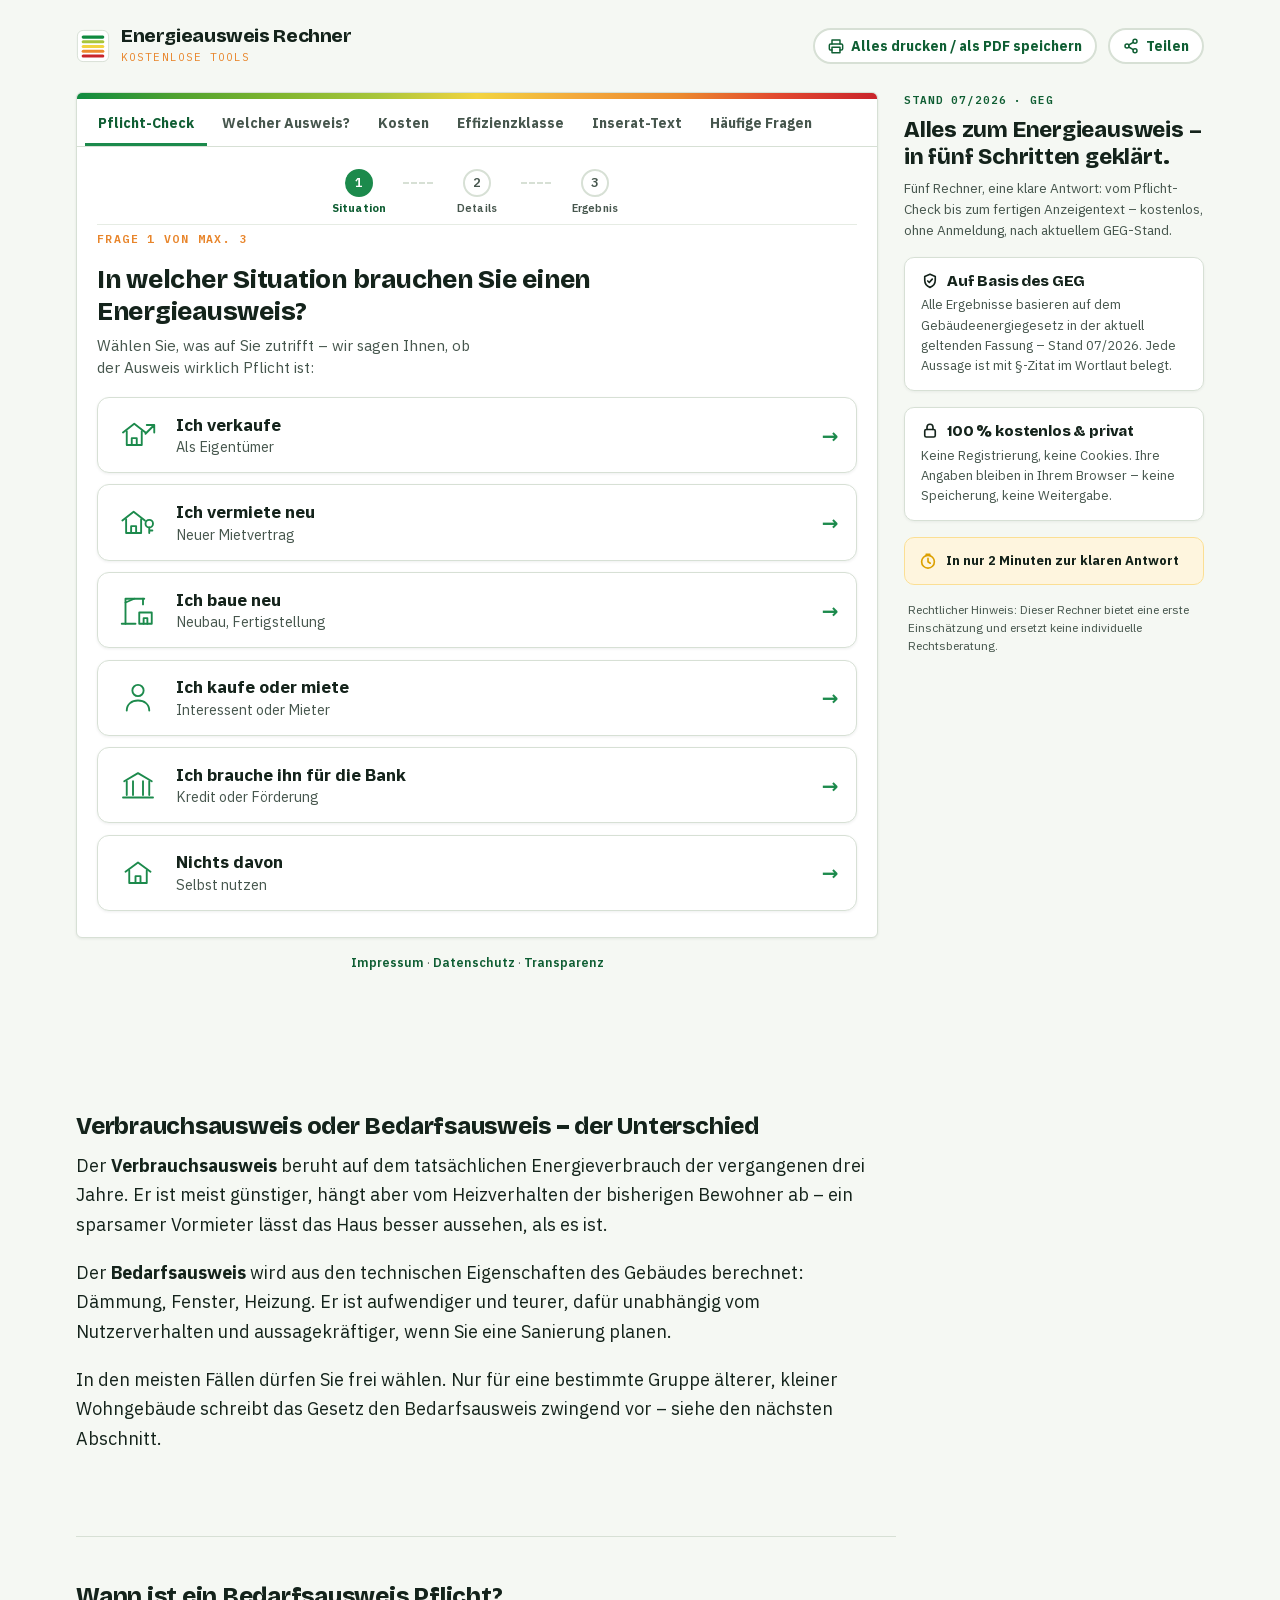
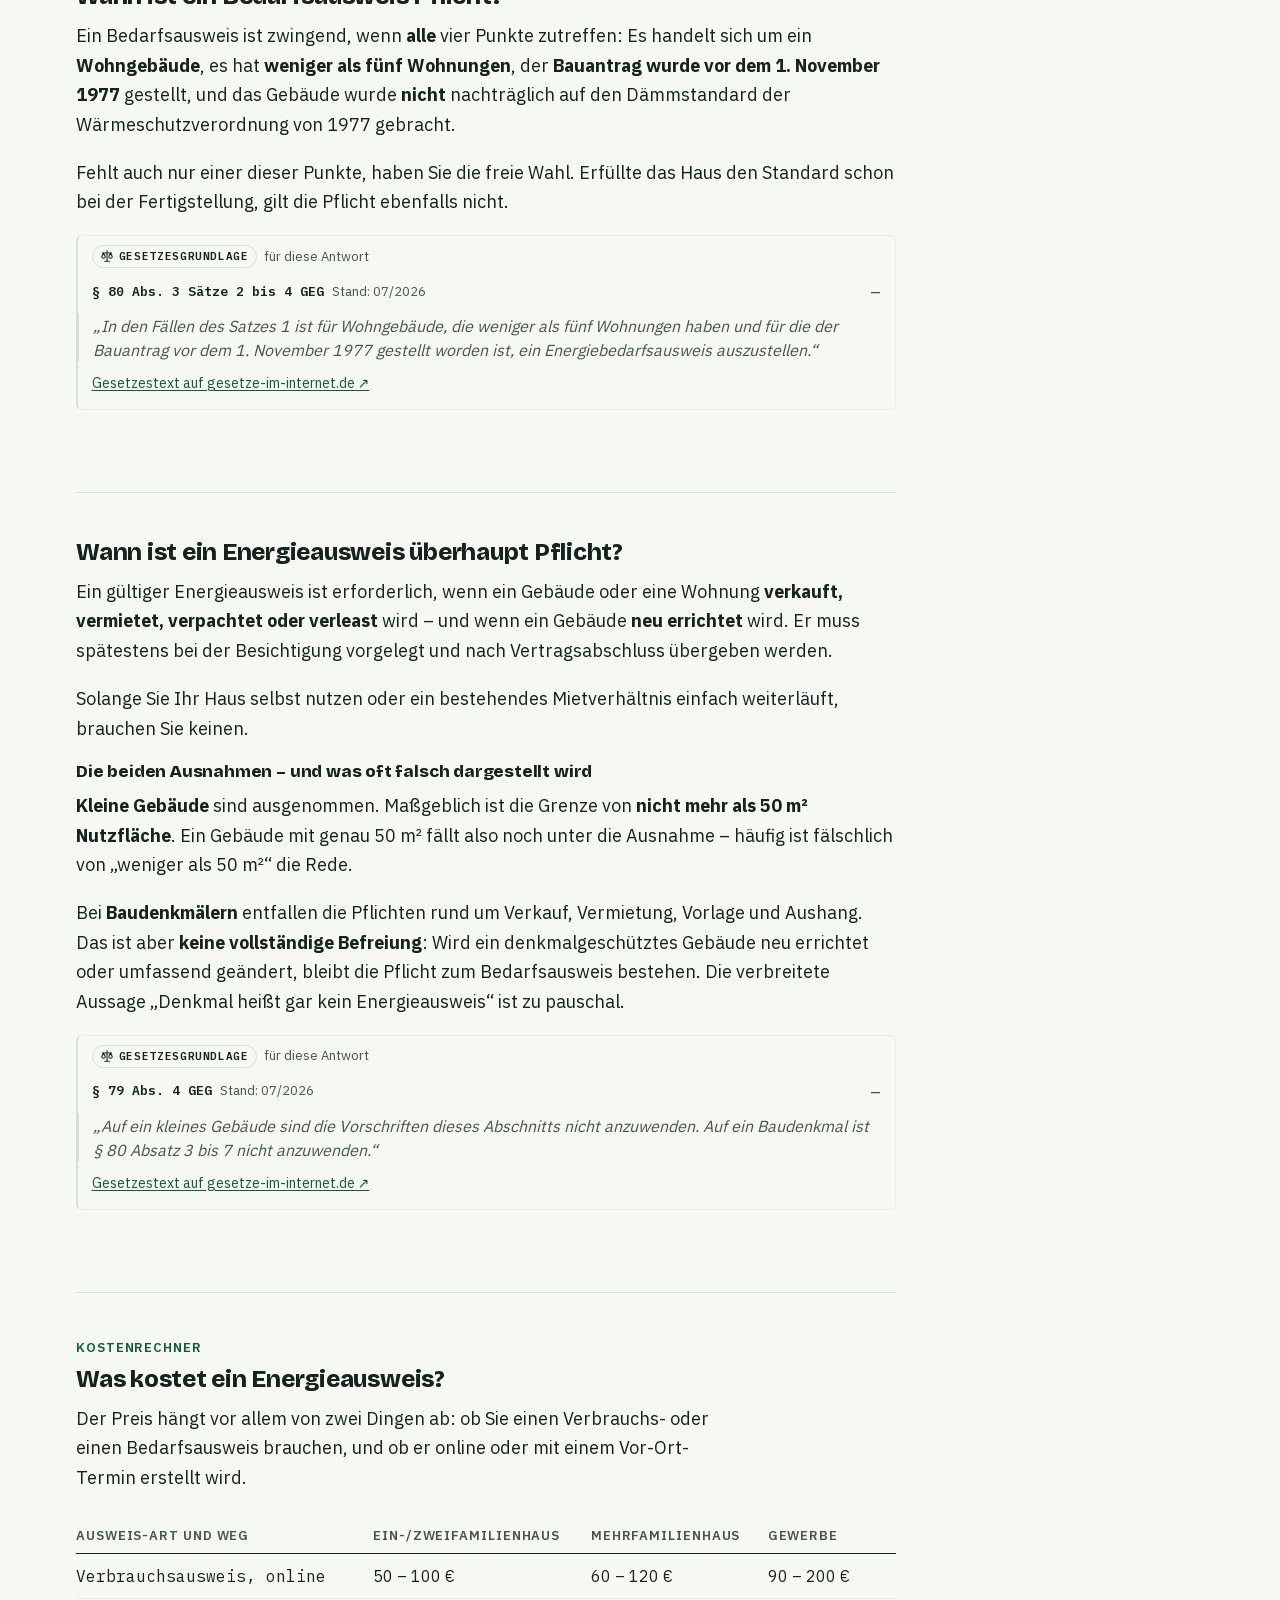
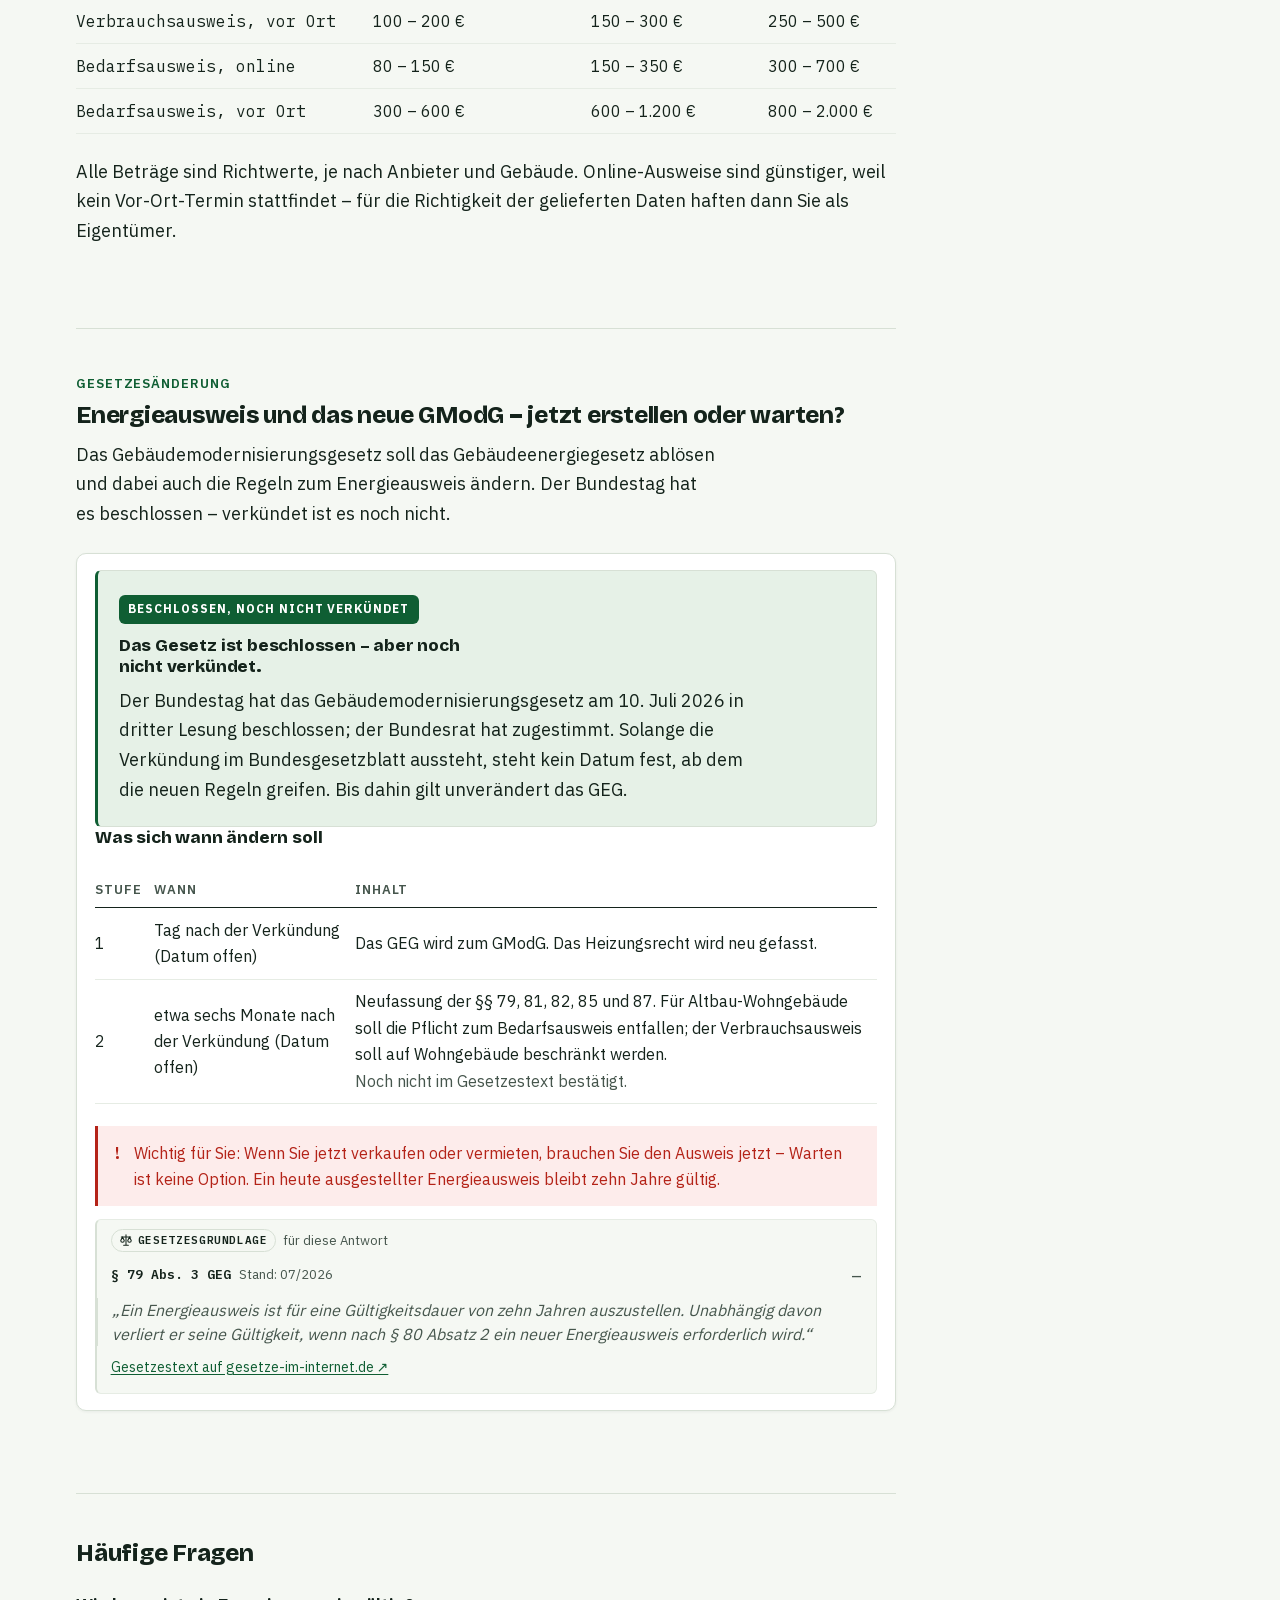
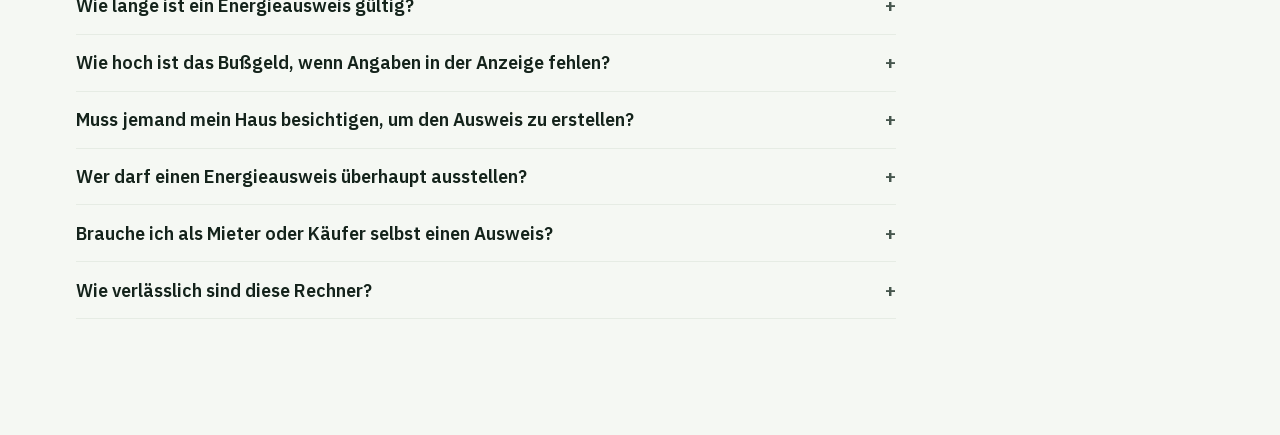
==== commit 62d8ae11: "Left-align the static Wissen section with the tool column It centred its own 820px on the page, land" ====
--- a/index.html
+++ b/index.html
@@ -465,7 +465,11 @@
        jede Antwort (Kosten, Klassengrenzen, §§, FAQ) im HTML vorfinden.
        Die Tools oben sind die interaktive Schicht darüber. -->
   <style>
-    .eaw-wissen { max-width: 820px; margin: 10px auto 0; padding: 0 16px 34px; }
+    /* Same container width as the tool grid above: sections keep a readable
+       820px measure but align LEFT with the tool card, not centred on the
+       page (which put the text under neither column). */
+    .eaw-wissen { max-width: 1160px; margin: 10px auto 0; padding: 0 16px 34px; }
+    .eaw-wissen section { max-width: 820px; }
     .eaw-wissen section { margin: 38px 0; }
     .eaw-wissen h2 {
       font-family: var(--font-display); font-weight: 800; font-size: 24px;
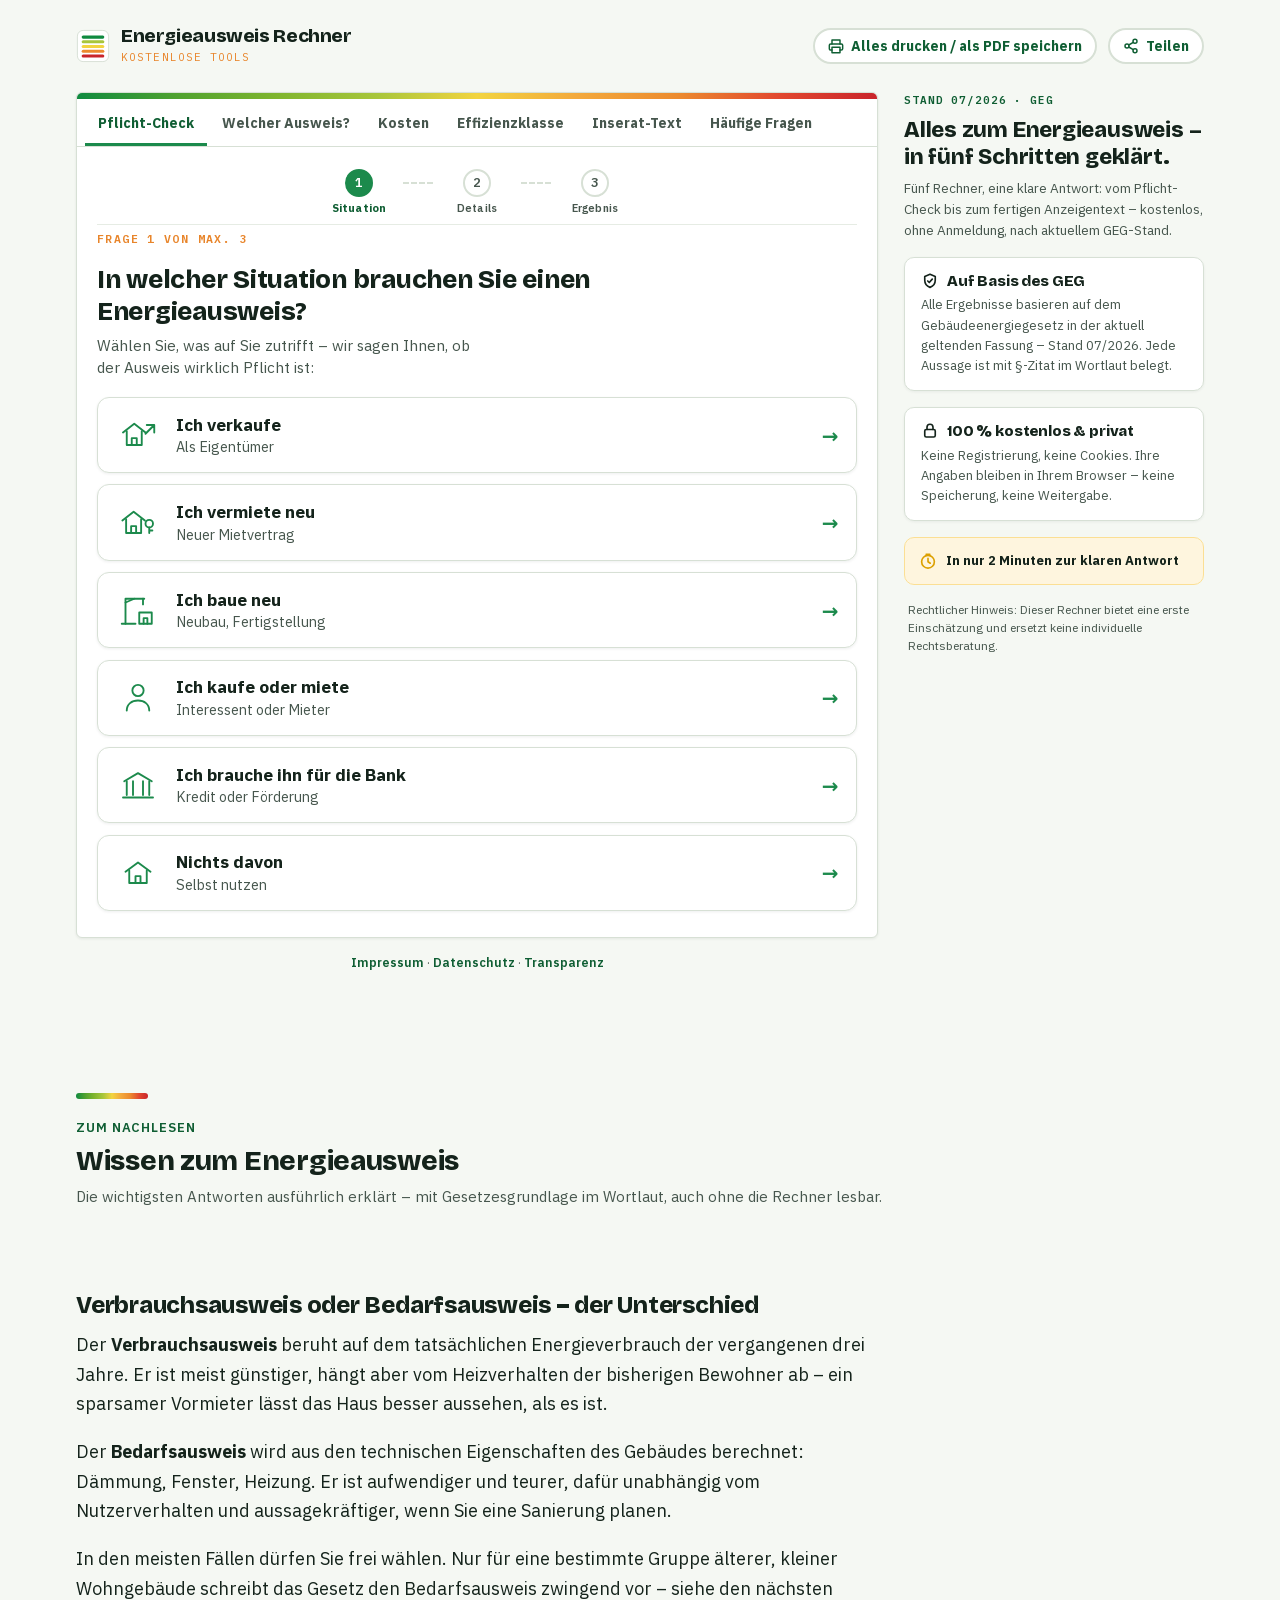
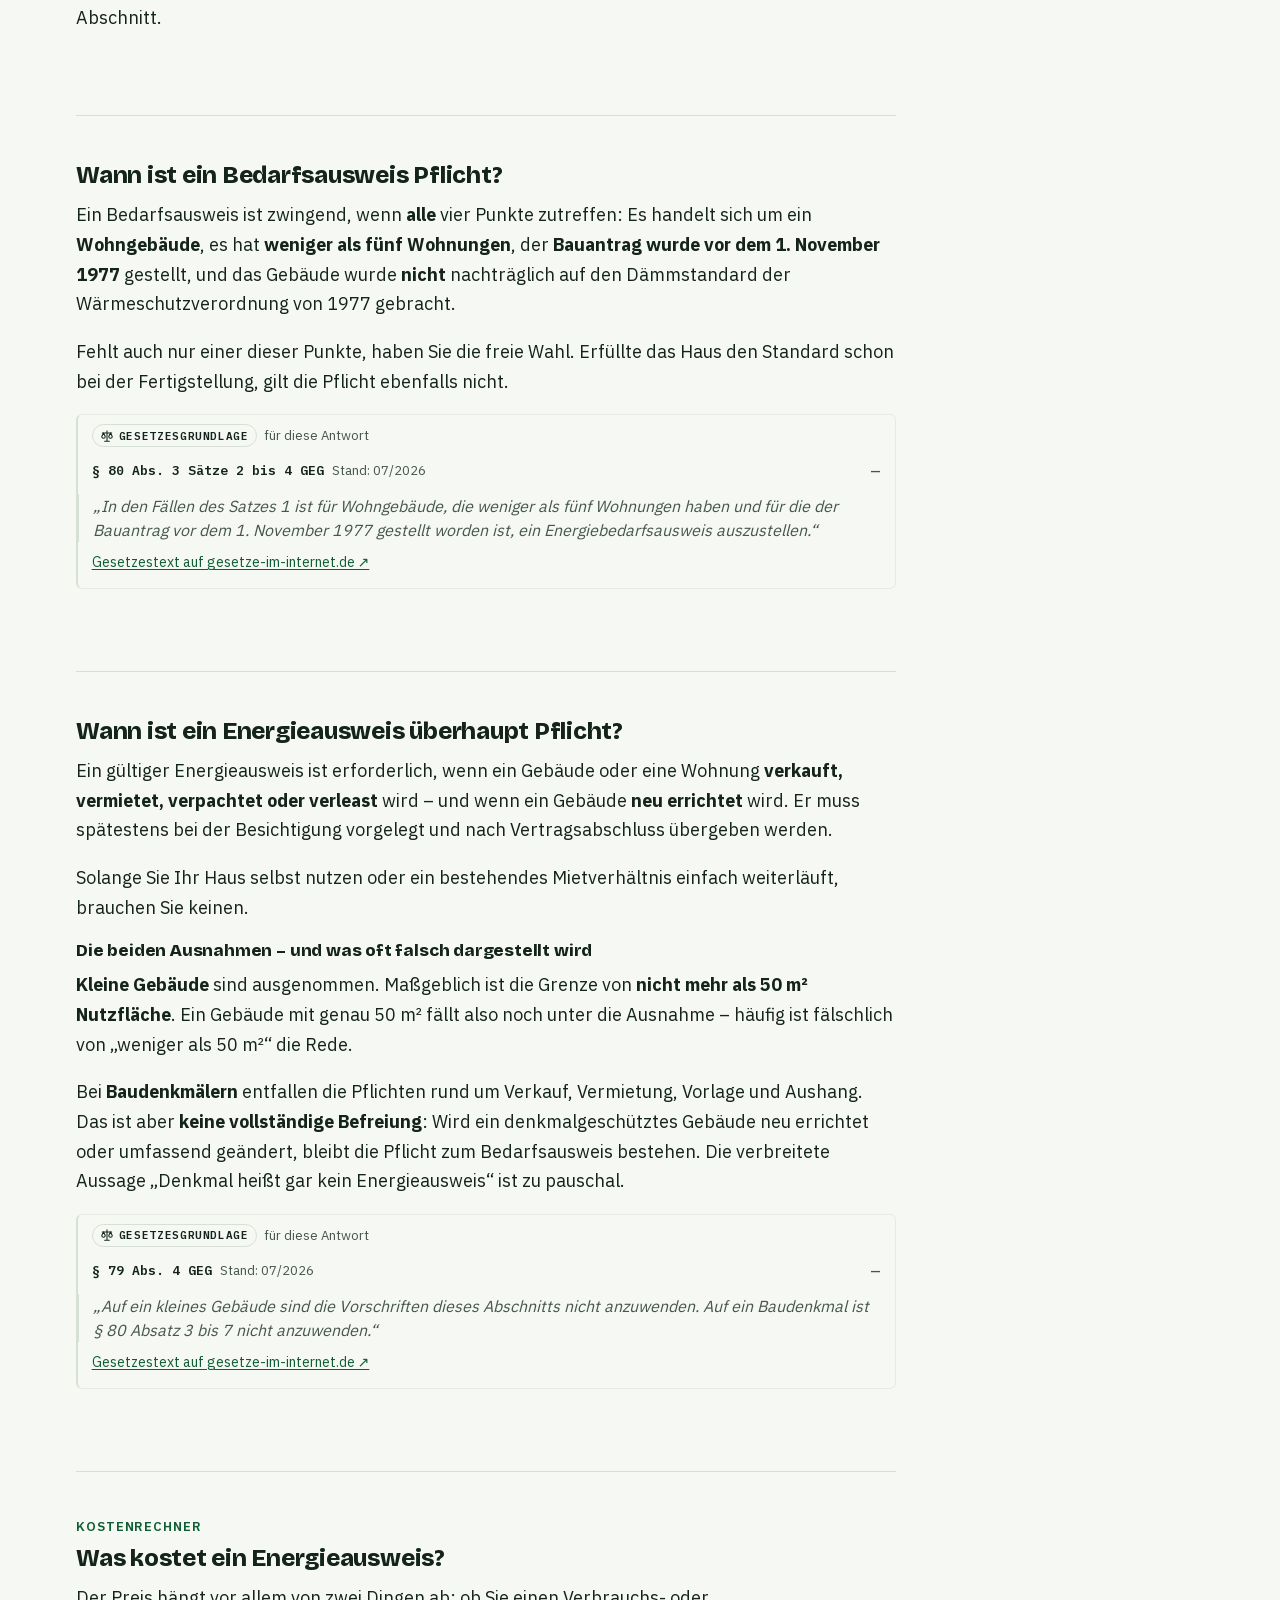
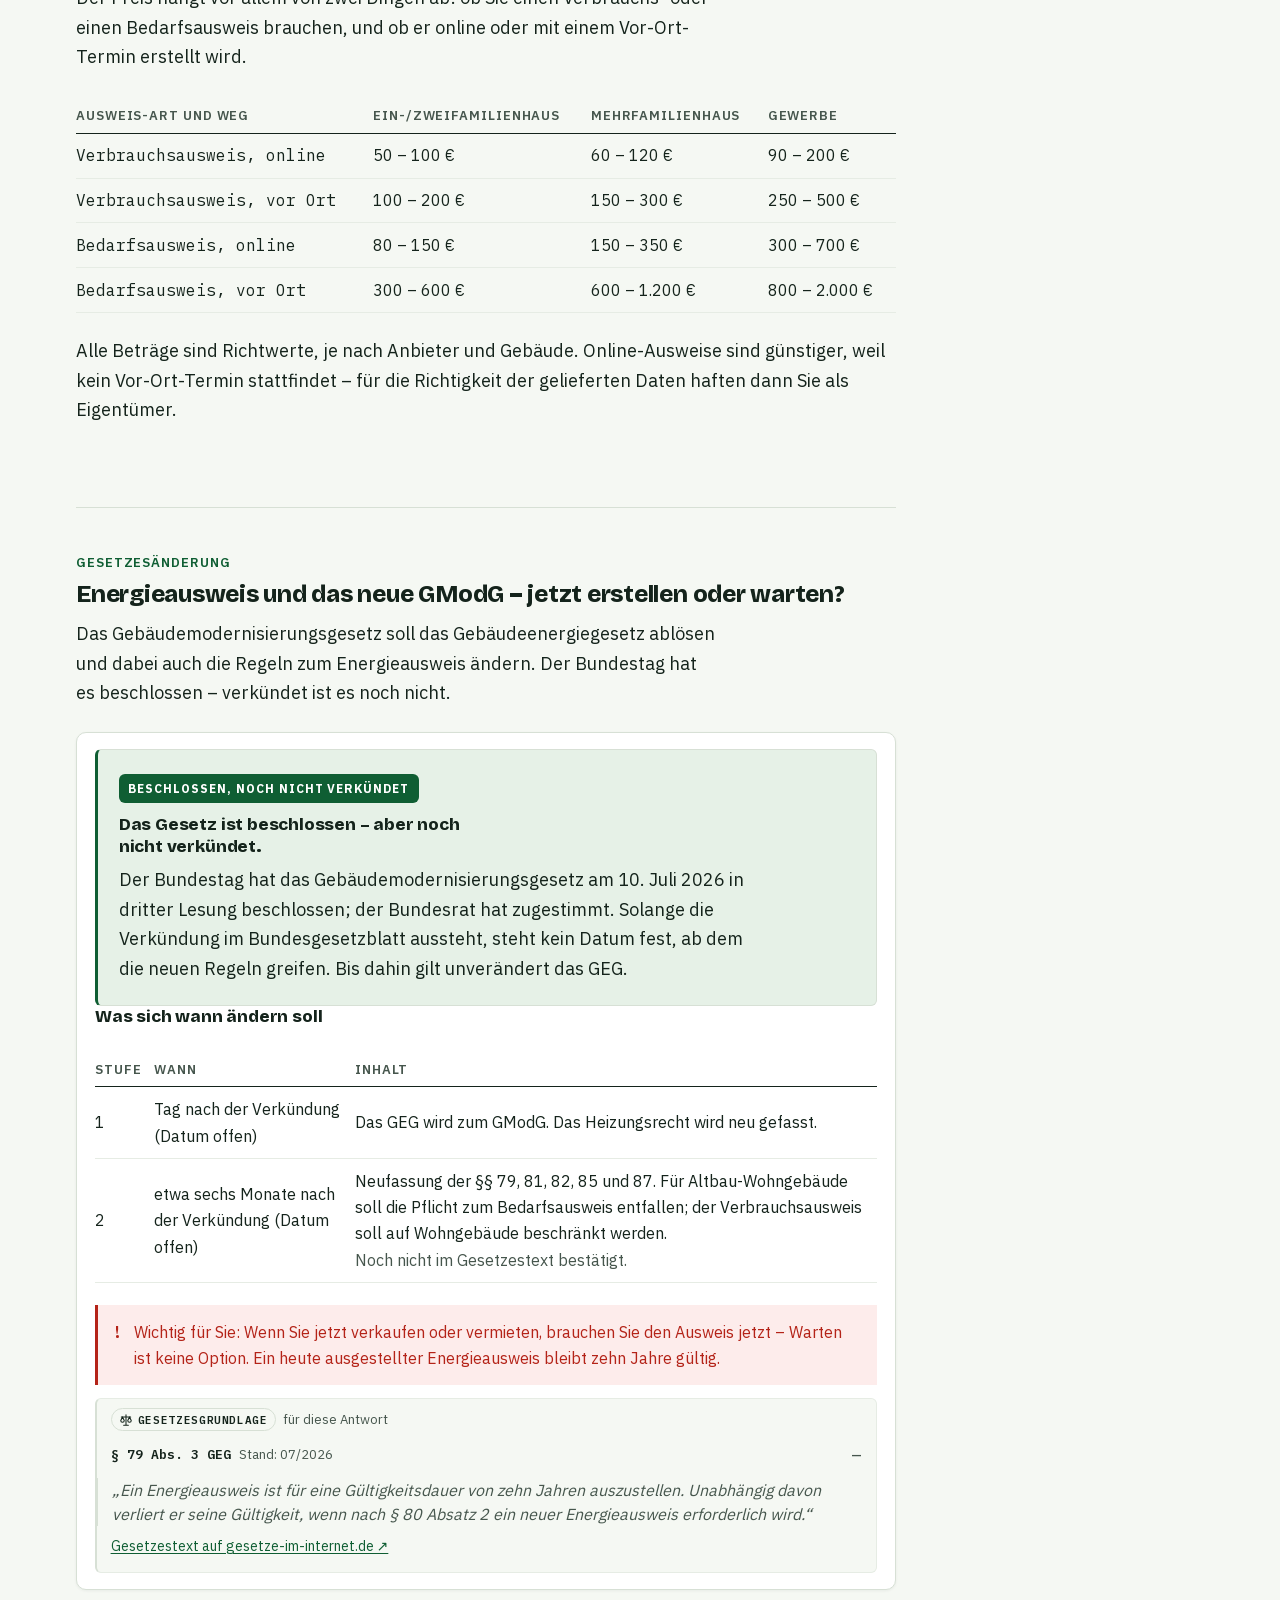
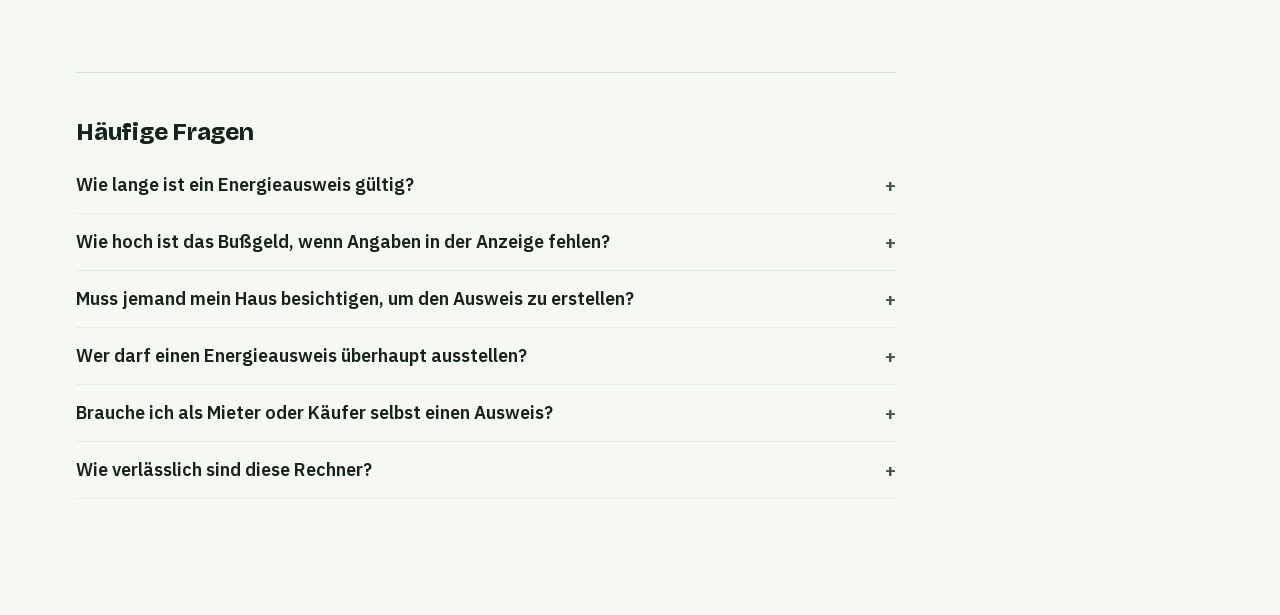
==== commit 27d0cc5a: "Section break between the tools and the static Wissen part Short tool screens ended with the article" ====
--- a/index.html
+++ b/index.html
@@ -470,6 +470,22 @@
        page (which put the text under neither column). */
     .eaw-wissen { max-width: 1160px; margin: 10px auto 0; padding: 0 16px 34px; }
     .eaw-wissen section { max-width: 820px; }
+    /* Section break between the interactive tools and the static knowledge
+       part. Short tool screens ended with the article text starting right
+       under the card, reading like part of the tool — this header marks
+       where the reference material begins. */
+    .eaw-wissen .wissen-head { margin: 64px 0 4px; max-width: 820px; }
+    .eaw-wissen .wissen-head .band-rule {
+      height: 6px; width: 72px; border-radius: 3px;
+      background: var(--band); margin: 0 0 18px;
+    }
+    .eaw-wissen .wissen-head h2 { font-size: 28px; margin: 0 0 6px; }
+    .eaw-wissen .wissen-head .sub {
+      margin: 0; font-size: 15px; color: var(--ink-soft); line-height: 1.55;
+    }
+    @media (max-width: 767px) {
+      .eaw-wissen .wissen-head { margin-top: 44px; }
+    }
     .eaw-wissen section { margin: 38px 0; }
     .eaw-wissen h2 {
       font-family: var(--font-display); font-weight: 800; font-size: 24px;
@@ -488,6 +504,13 @@
     }
   </style>
   <div class="eaw-wissen">
+    <header class="wissen-head">
+      <div class="band-rule" aria-hidden="true"></div>
+      <p class="eyebrow">Zum Nachlesen</p>
+      <h2>Wissen zum Energieausweis</h2>
+      <p class="sub">Die wichtigsten Antworten ausführlich erklärt – mit
+        Gesetzesgrundlage im Wortlaut, auch ohne die Rechner lesbar.</p>
+    </header>
     <section id="unterschied">
         <h2>Verbrauchsausweis oder Bedarfsausweis – der Unterschied</h2>
         <p>Der <strong>Verbrauchsausweis</strong> beruht auf dem tatsächlichen
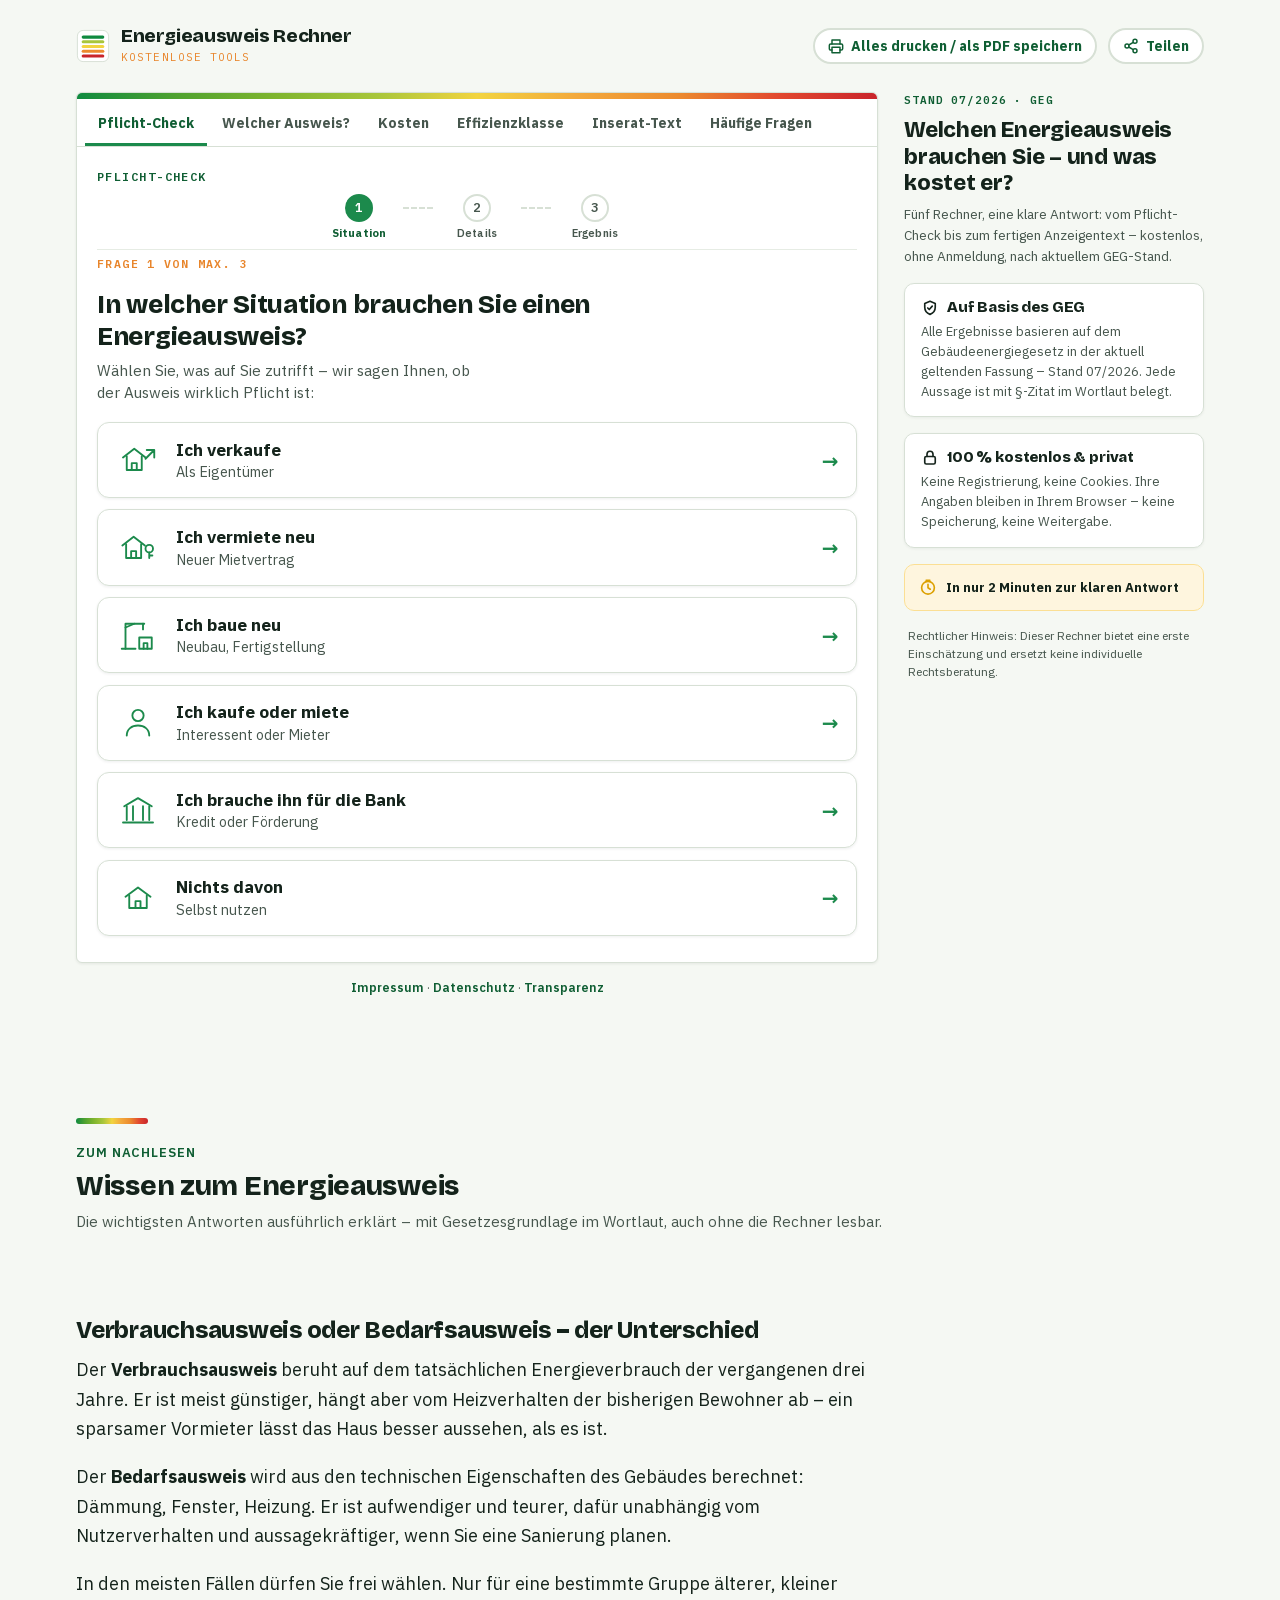
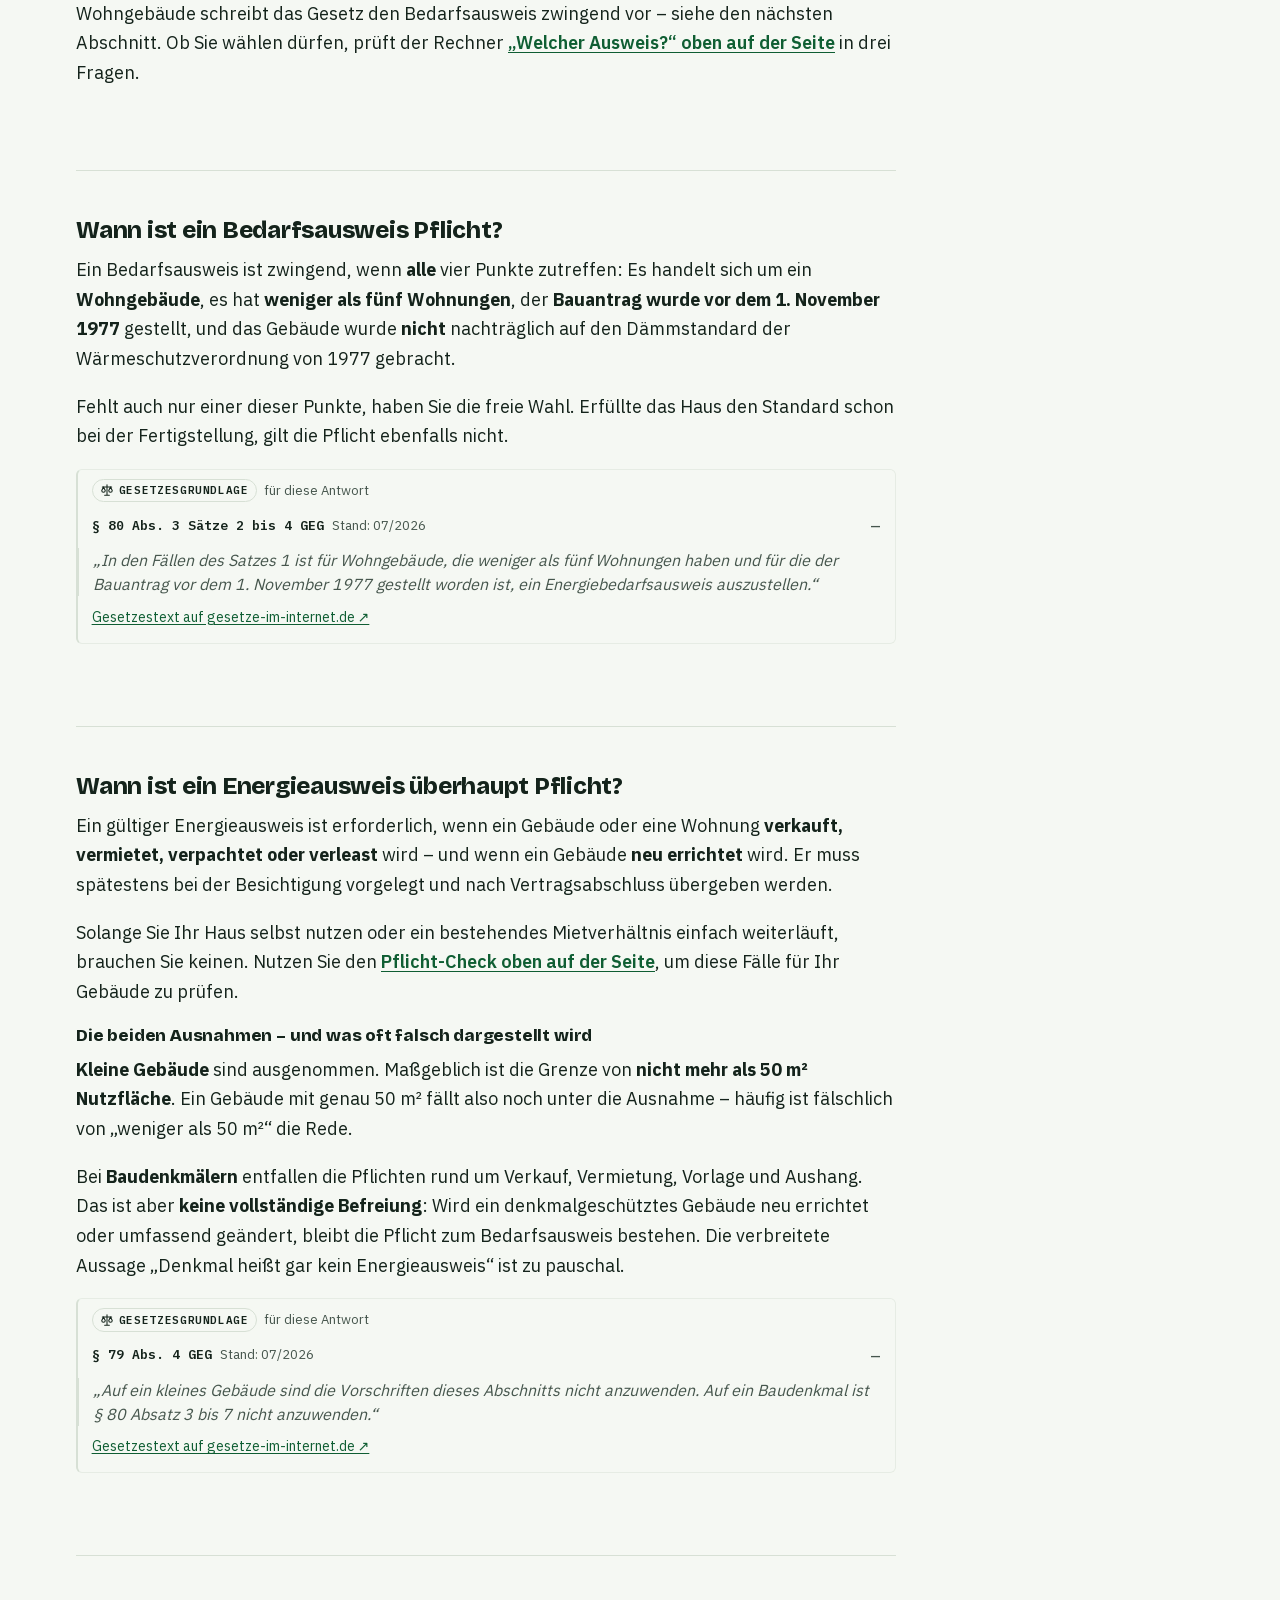
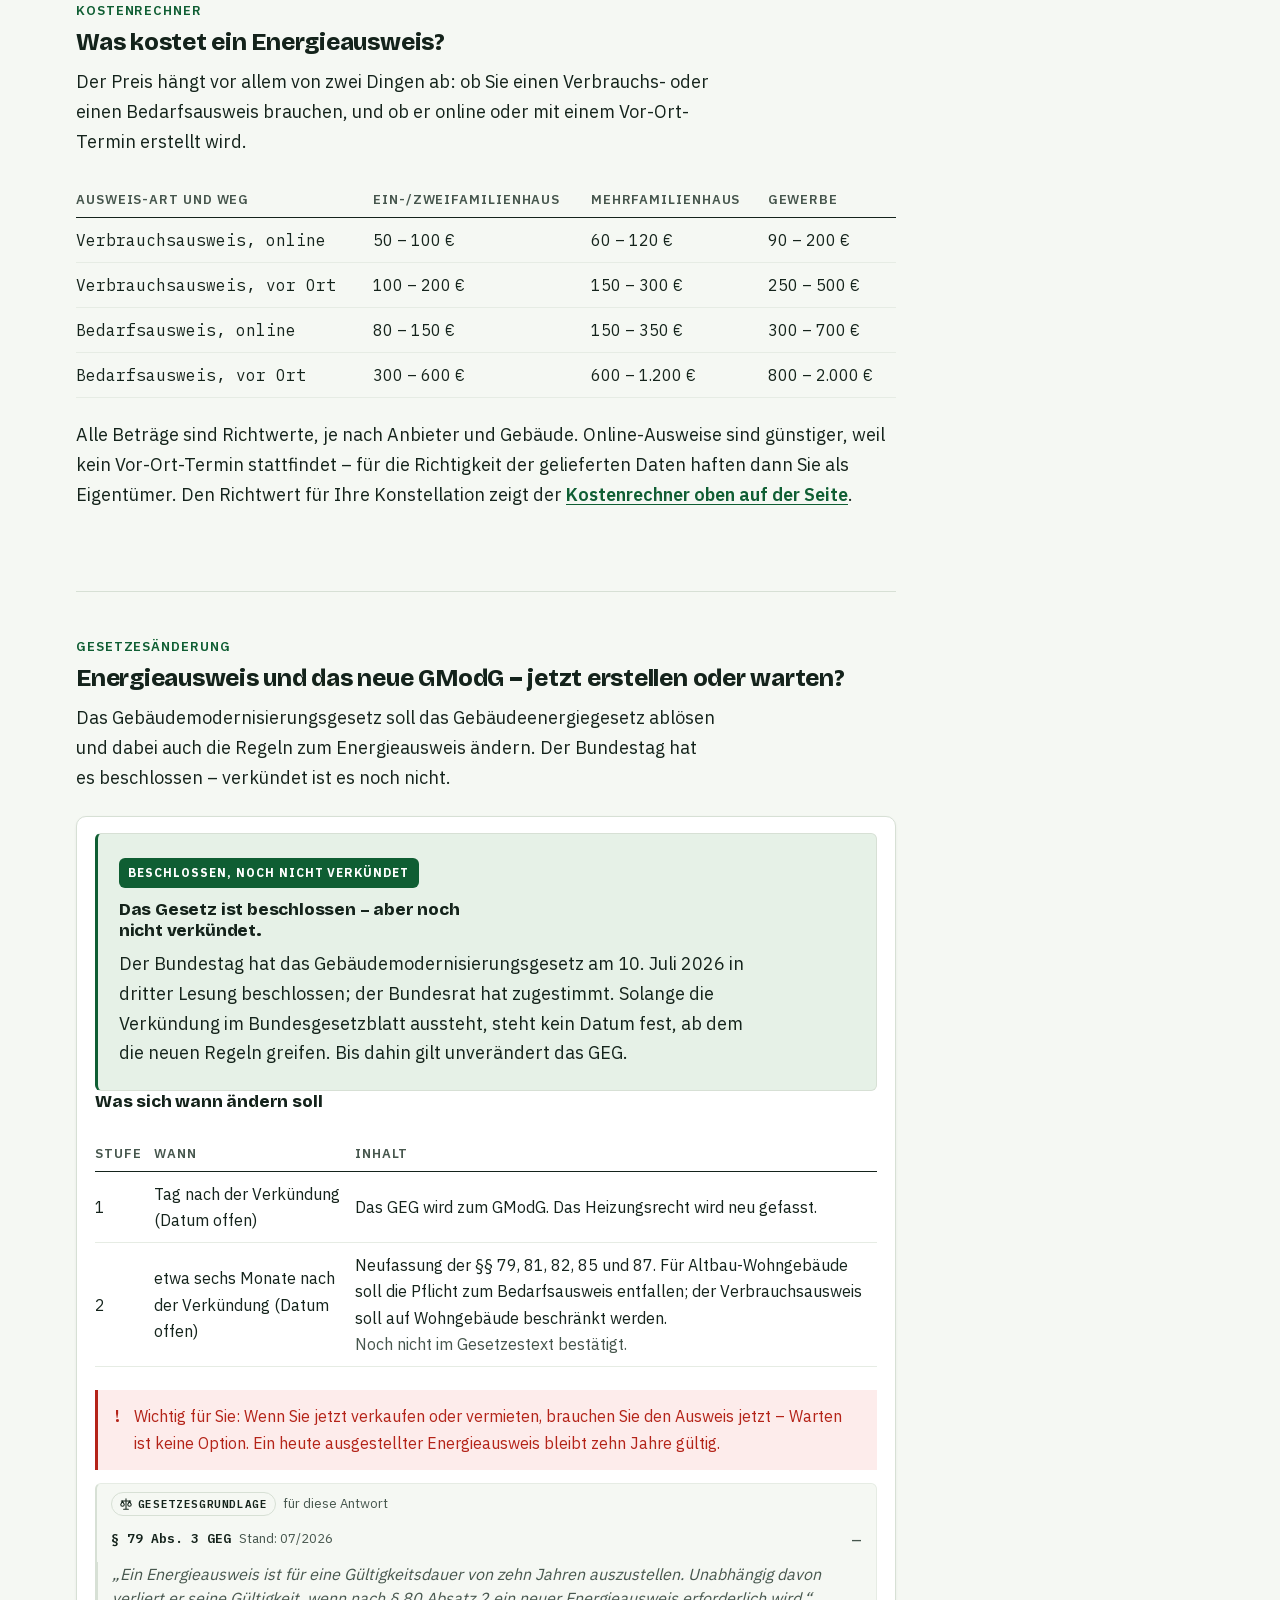
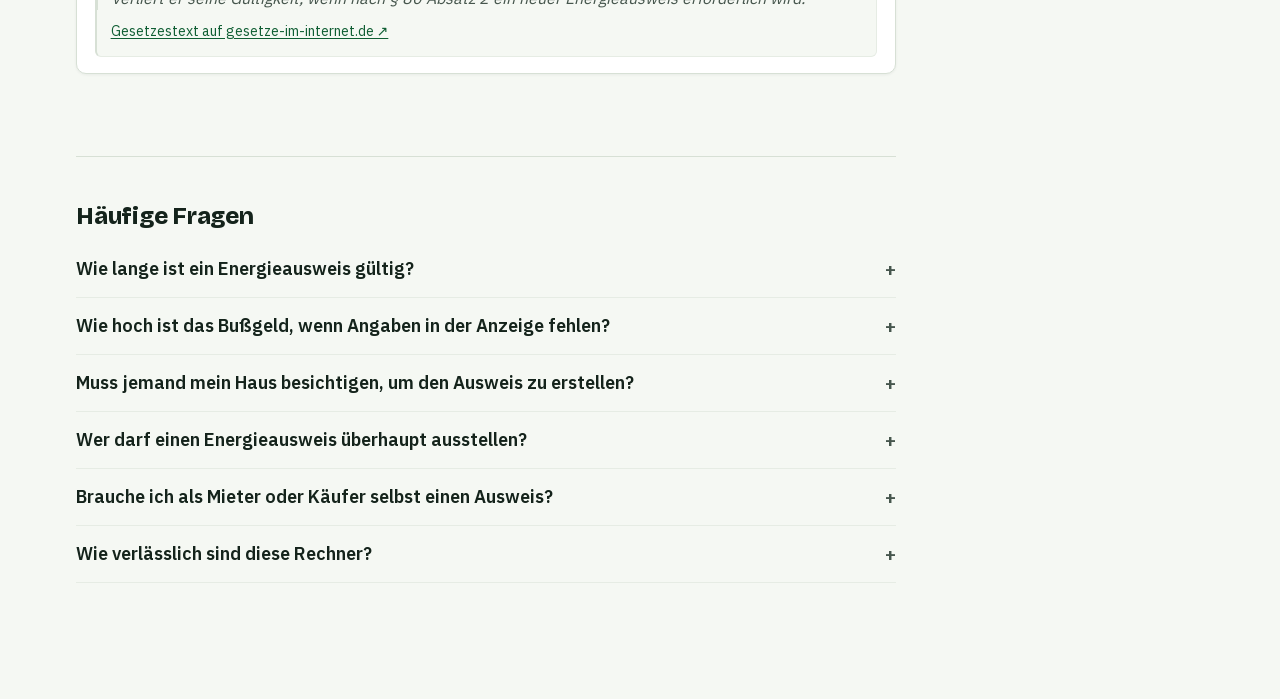
==== commit 91931df1: "SEO: keyword title/description, visible H1 on every viewport, tool H2s, copy anchors - Title/meta/og" ====
--- a/index.html
+++ b/index.html
@@ -3,14 +3,14 @@
 <head>
   <meta charset="utf-8" />
   <meta name="viewport" content="width=device-width, initial-scale=1, viewport-fit=cover" />
-  <title>Welchen Energieausweis brauche ich? Kostenloser Rechner (GEG 2026)</title>
-  <meta name="description" content="In wenigen Fragen klären: Brauche ich einen Energieausweis – und Bedarfs- oder Verbrauchsausweis? Dazu Effizienzklassen-Rechner, Kostenrechner und Anzeigentext-Generator nach § 87 GEG. Kostenlos, ohne Anmeldung." />
+  <title>Kostenloser Energieausweis Pflicht-Check & Rechner (GEG 2026)</title>
+  <meta name="description" content="Mit dem kostenlosen Energieausweis-Rechner nach GEG 2026 prüfen Sie in wenigen Fragen, ob ein Energieausweis Pflicht ist, welche Ausweis-Art nötig ist und welche Kosten üblich sind – für Eigentümer, Vermieter und Verkäufer." />
   <meta name="robots" content="index, follow" />
   <meta name="google-site-verification" content="zNr4EaNPYB7QakMKWCqnzhUNw2TglRUbTxTZqMPlOsA" />
   <link rel="canonical" href="https://energieausweis-rechner.github.io/" />
 
-  <meta property="og:title" content="Welchen Energieausweis brauche ich? Kostenloser Rechner" />
-  <meta property="og:description" content="Bedarfs- oder Verbrauchsausweis? In wenigen Fragen herausfinden, welcher Energieausweis für Ihr Gebäude vorgeschrieben ist. Kostenlos und ohne Anmeldung." />
+  <meta property="og:title" content="Kostenloser Energieausweis Pflicht-Check & Rechner (GEG 2026)" />
+  <meta property="og:description" content="Prüfen Sie in wenigen Fragen, ob ein Energieausweis Pflicht ist, welche Ausweis-Art nötig ist und welche Kosten üblich sind. Kostenlos und ohne Anmeldung." />
   <meta property="og:type" content="website" />
   <meta property="og:locale" content="de_DE" />
   <meta property="og:url" content="https://energieausweis-rechner.github.io/" />
@@ -51,9 +51,13 @@
     }
     .eaw-brand { display: flex; align-items: center; gap: 11px; }
     .eaw-brand .logo { flex: none; }
+    /* The brand line is the page H1: the primary keyword, visible on every
+       viewport (the sidebar is hidden on phones — a heading there would not
+       exist for mobile-first indexing). Sized as chrome, not as an article
+       heading; the margin reset undoes the h1 default. */
     .eaw-brand .name {
       font-family: var(--font-display); font-weight: 800;
-      font-size: 19px; letter-spacing: -0.02em; line-height: 1;
+      font-size: 19px; letter-spacing: -0.02em; line-height: 1; margin: 0;
     }
     .eaw-brand .kicker {
       font-family: var(--font-mono); font-size: 11px; letter-spacing: 0.1em;
@@ -115,7 +119,7 @@
       letter-spacing: 0.08em; text-transform: uppercase;
       color: var(--klasse-a-dk); margin: 0 0 8px;
     }
-    .eaw-hero h1 {
+    .eaw-hero h2 {
       font-family: var(--font-display); font-weight: 800; font-size: 22px;
       line-height: 1.2; letter-spacing: -0.01em; margin: 0 0 8px;
     }
@@ -164,6 +168,15 @@
 
     .eaw-panel { padding: 22px 20px 26px; }
 
+    /* Per-tool H2: names the active tool for the outline/crawler and, on
+       phones (no top tab row), tells the reader which tool they are in.
+       Sized as a label, not an article heading. */
+    .eaw-tooltitle {
+      font-family: var(--font-mono); font-size: 12px; font-weight: 600;
+      letter-spacing: 0.12em; text-transform: uppercase;
+      color: var(--klasse-a-dk); margin: 0 0 10px;
+    }
+
     /* ── Phone: app shell ──────────────────────────────────────────────────
        Not the desktop layout squeezed: sticky compact app bar on top, fixed
        bottom tab bar for the tools (thumb reach), tool card edge-to-edge,
@@ -209,6 +222,11 @@
          skin re-enabled the bar, so it is re-hidden here). */
       .eaw-panel .steps { display: none; }
       .eaw-panel .q-text { margin-top: 0; }
+      /* Reclaim the tool label's height so question 1 (six answers, the
+         binding fit case) still ends above the bottom bar. */
+      .eaw-tooltitle { font-size: 11px; margin-bottom: 5px; }
+      .eaw-panel .eyebrow { margin-bottom: 0.3rem; }
+      .eaw-panel .q-lead { margin-bottom: 0.75rem; }
       .eaw-tabs { display: none; }
       .eaw-panel { padding: 14px 14px 24px; }
       .eaw-footlinks { padding: 0 14px; }
@@ -379,7 +397,7 @@
           <rect x="6" y="27" width="24" height="3.2" rx="1.6" fill="#c9252b"></rect>
         </svg>
         <div>
-          <div class="name">Energieausweis Rechner</div>
+          <h1 class="name">Energieausweis Rechner</h1>
           <div class="kicker">Kostenlose Tools</div>
         </div>
       </div>
@@ -399,12 +417,13 @@
     </div>
 
     <main class="eaw-colmain">
-      <div class="eaw-card">
+      <div class="eaw-card" id="pflicht-check">
         <div class="eaw-bandstrip"></div>
         <div class="eaw-tabs">
           <div class="eaw-tabrow" id="tabrow" role="tablist" aria-label="Tools"></div>
         </div>
         <div class="eaw-panel">
+          <h2 class="eaw-tooltitle" id="toolTitle">Pflicht-Check</h2>
           <div data-mount></div>
         </div>
       </div>
@@ -422,7 +441,7 @@
     <aside class="eaw-side" aria-label="Über dieses Tool">
       <div class="eaw-hero">
         <p class="kicker">Stand <span id="heroStand"></span> · GEG</p>
-        <h1>Alles zum Energieausweis – in fünf Schritten geklärt.</h1>
+        <h2>Welchen Energieausweis brauchen Sie – und was kostet er?</h2>
         <p>Fünf Rechner, eine klare Antwort: vom Pflicht-Check bis zum fertigen
           Anzeigentext – kostenlos, ohne Anmeldung, nach aktuellem GEG-Stand.</p>
       </div>
@@ -486,6 +505,7 @@
     @media (max-width: 767px) {
       .eaw-wissen .wissen-head { margin-top: 44px; }
     }
+    .eaw-wissen a.toollink { color: var(--klasse-a-dk); font-weight: 600; }
     .eaw-wissen section { margin: 38px 0; }
     .eaw-wissen h2 {
       font-family: var(--font-display); font-weight: 800; font-size: 24px;
@@ -504,7 +524,7 @@
     }
   </style>
   <div class="eaw-wissen">
-    <header class="wissen-head">
+    <header class="wissen-head" id="wissen">
       <div class="band-rule" aria-hidden="true"></div>
       <p class="eyebrow">Zum Nachlesen</p>
       <h2>Wissen zum Energieausweis</h2>
@@ -523,7 +543,9 @@
           eine Sanierung planen.</p>
         <p>In den meisten Fällen dürfen Sie frei wählen. Nur für eine bestimmte
           Gruppe älterer, kleiner Wohngebäude schreibt das Gesetz den Bedarfsausweis
-          zwingend vor – siehe den nächsten Abschnitt.</p>
+          zwingend vor – siehe den nächsten Abschnitt. Ob Sie wählen dürfen, prüft
+          der Rechner <a class="toollink" href="#welcher">„Welcher Ausweis?“ oben
+          auf der Seite</a> in drei Fragen.</p>
     </section>
     <section id="bedarfspflicht">
         <h2>Wann ist ein Bedarfsausweis Pflicht?</h2>
@@ -558,7 +580,9 @@
           spätestens bei der Besichtigung vorgelegt und nach Vertragsabschluss
           übergeben werden.</p>
         <p>Solange Sie Ihr Haus selbst nutzen oder ein bestehendes Mietverhältnis
-          einfach weiterläuft, brauchen Sie keinen.</p>
+          einfach weiterläuft, brauchen Sie keinen. Nutzen Sie den
+          <a class="toollink" href="#pflicht-check">Pflicht-Check oben auf der
+          Seite</a>, um diese Fälle für Ihr Gebäude zu prüfen.</p>
 
         <h3>Die beiden Ausnahmen – und was oft falsch dargestellt wird</h3>
         <p><strong>Kleine Gebäude</strong> sind ausgenommen. Maßgeblich ist die Grenze
@@ -609,7 +633,10 @@
         </div>
         <p>Alle Beträge sind Richtwerte, je nach Anbieter und Gebäude. Online-Ausweise
           sind günstiger, weil kein Vor-Ort-Termin stattfindet – für die Richtigkeit
-          der gelieferten Daten haften dann Sie als Eigentümer.</p>
+          der gelieferten Daten haften dann Sie als Eigentümer. Den Richtwert für
+          Ihre Konstellation zeigt der
+          <a class="toollink" href="#kostenrechner">Kostenrechner oben auf der
+          Seite</a>.</p>
     </section>
     <section id="gmodg">
         <header class="sec-head">
@@ -1403,6 +1430,11 @@
     var ANCHOR_TO_TAB = {
       '#pflicht': 'pflicht', '#welcher': 'welcher', '#kosten': 'kosten',
       '#effizienzklasse': 'effizienz', '#inserat': 'inserat', '#faq': 'faq',
+      // Copy links in the static Wissen part that jump INTO a tool.
+      // '#pflicht-check' also exists as the card's id, so the link still
+      // lands on the tools without JavaScript; '#kostenrechner' is JS-only
+      // ('#kosten' belongs to the static Kosten section).
+      '#pflicht-check': 'pflicht', '#kostenrechner': 'kosten',
     };
 
     function panelMount() { return document.querySelector('.eaw-panel [data-mount]'); }
@@ -1419,6 +1451,8 @@
         var on = b.getAttribute('data-tool') === tool.id;
         b.setAttribute('aria-selected', on ? 'true' : 'false');
       });
+      var tt = document.getElementById('toolTitle');
+      if (tt) tt.textContent = tool.tab;
       try { tool.mount(fresh); } catch (e) {
         fresh.innerHTML = '<p class="hint">Dieses Tool konnte nicht geladen werden: ' + (e && e.message) + '</p>';
         if (window.console) console.error(e);
@@ -1507,6 +1541,15 @@
       // tab switcher instead of jumping to a non-existent page anchor.
       document.querySelector('.eaw-panel').addEventListener('click', function (e) {
         var a = e.target.closest && e.target.closest('a[href^="#"]');
+        if (!a) return;
+        var id = ANCHOR_TO_TAB[a.getAttribute('href')];
+        if (id) { e.preventDefault(); activate(id); }
+      });
+      // Copy links in the static Wissen part ("Nutzen Sie den Pflicht-Check
+      // oben …") open the named tool; activate() scrolls back to the top.
+      var wissen = document.querySelector('.eaw-wissen');
+      if (wissen) wissen.addEventListener('click', function (e) {
+        var a = e.target.closest && e.target.closest('a.toollink[href^="#"]');
         if (!a) return;
         var id = ANCHOR_TO_TAB[a.getAttribute('href')];
         if (id) { e.preventDefault(); activate(id); }
@@ -1542,8 +1585,14 @@
         "@type": "WebPage",
         "@id": "https://energieausweis-rechner.github.io/#webpage",
         "url": "https://energieausweis-rechner.github.io/",
-        "name": "Welchen Energieausweis brauche ich? Kostenloser Rechner (GEG 2026)",
-        "description": "In wenigen Fragen klären: Brauche ich einen Energieausweis – und Bedarfs- oder Verbrauchsausweis? Dazu Effizienzklassen-Rechner, Kostenrechner und Anzeigentext-Generator nach § 87 GEG.",
+        "name": "Kostenloser Energieausweis Pflicht-Check & Rechner (GEG 2026)",
+        "description": "Kostenloser Energieausweis Pflicht-Check und Rechner nach GEG 2026. In wenigen Fragen klären, ob ein Energieausweis Pflicht ist, welche Ausweis-Art erforderlich ist und welche Kosten üblich sind.",
+        "about": [
+          "Energieausweis",
+          "Gebäudeenergiegesetz GEG 2026",
+          "Bedarfsausweis",
+          "Verbrauchsausweis"
+        ],
         "isPartOf": { "@id": "https://energieausweis-rechner.github.io/#website" },
         "inLanguage": "de-DE",
         "datePublished": "2026-06-23",
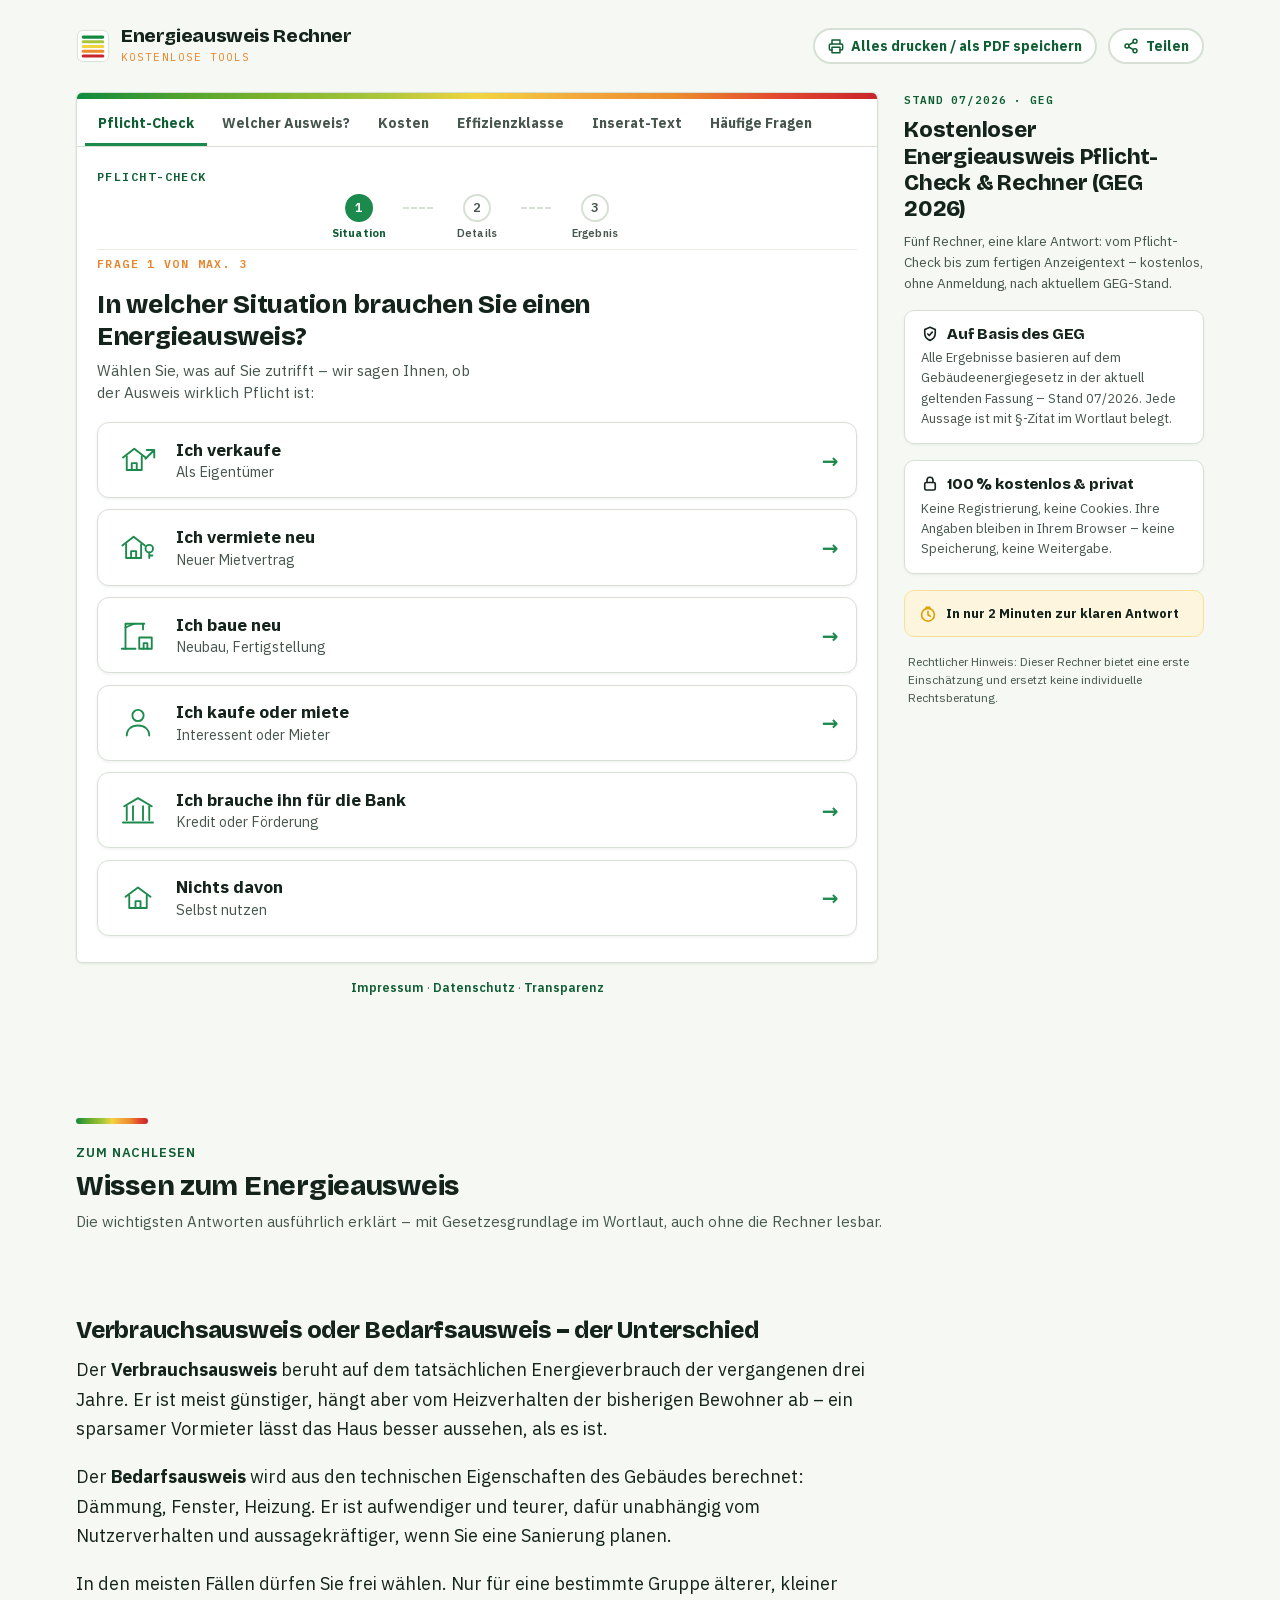
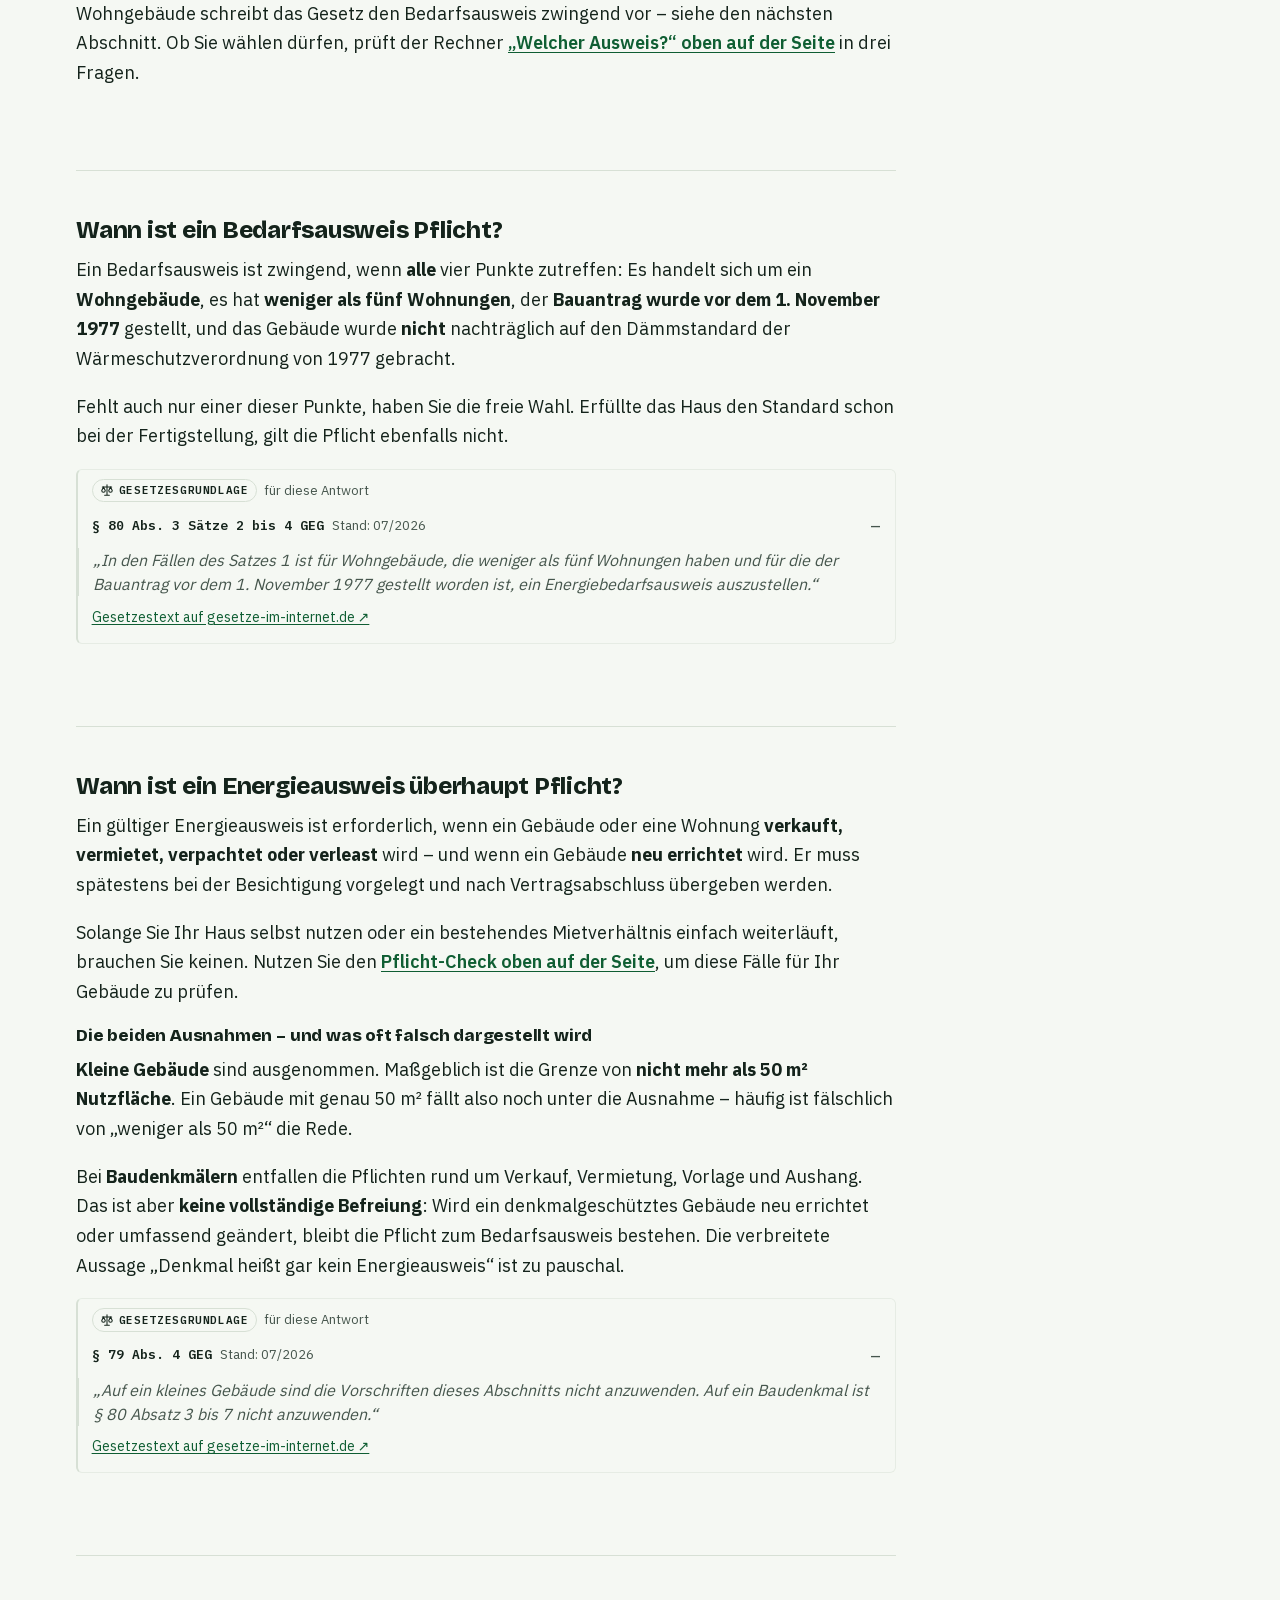
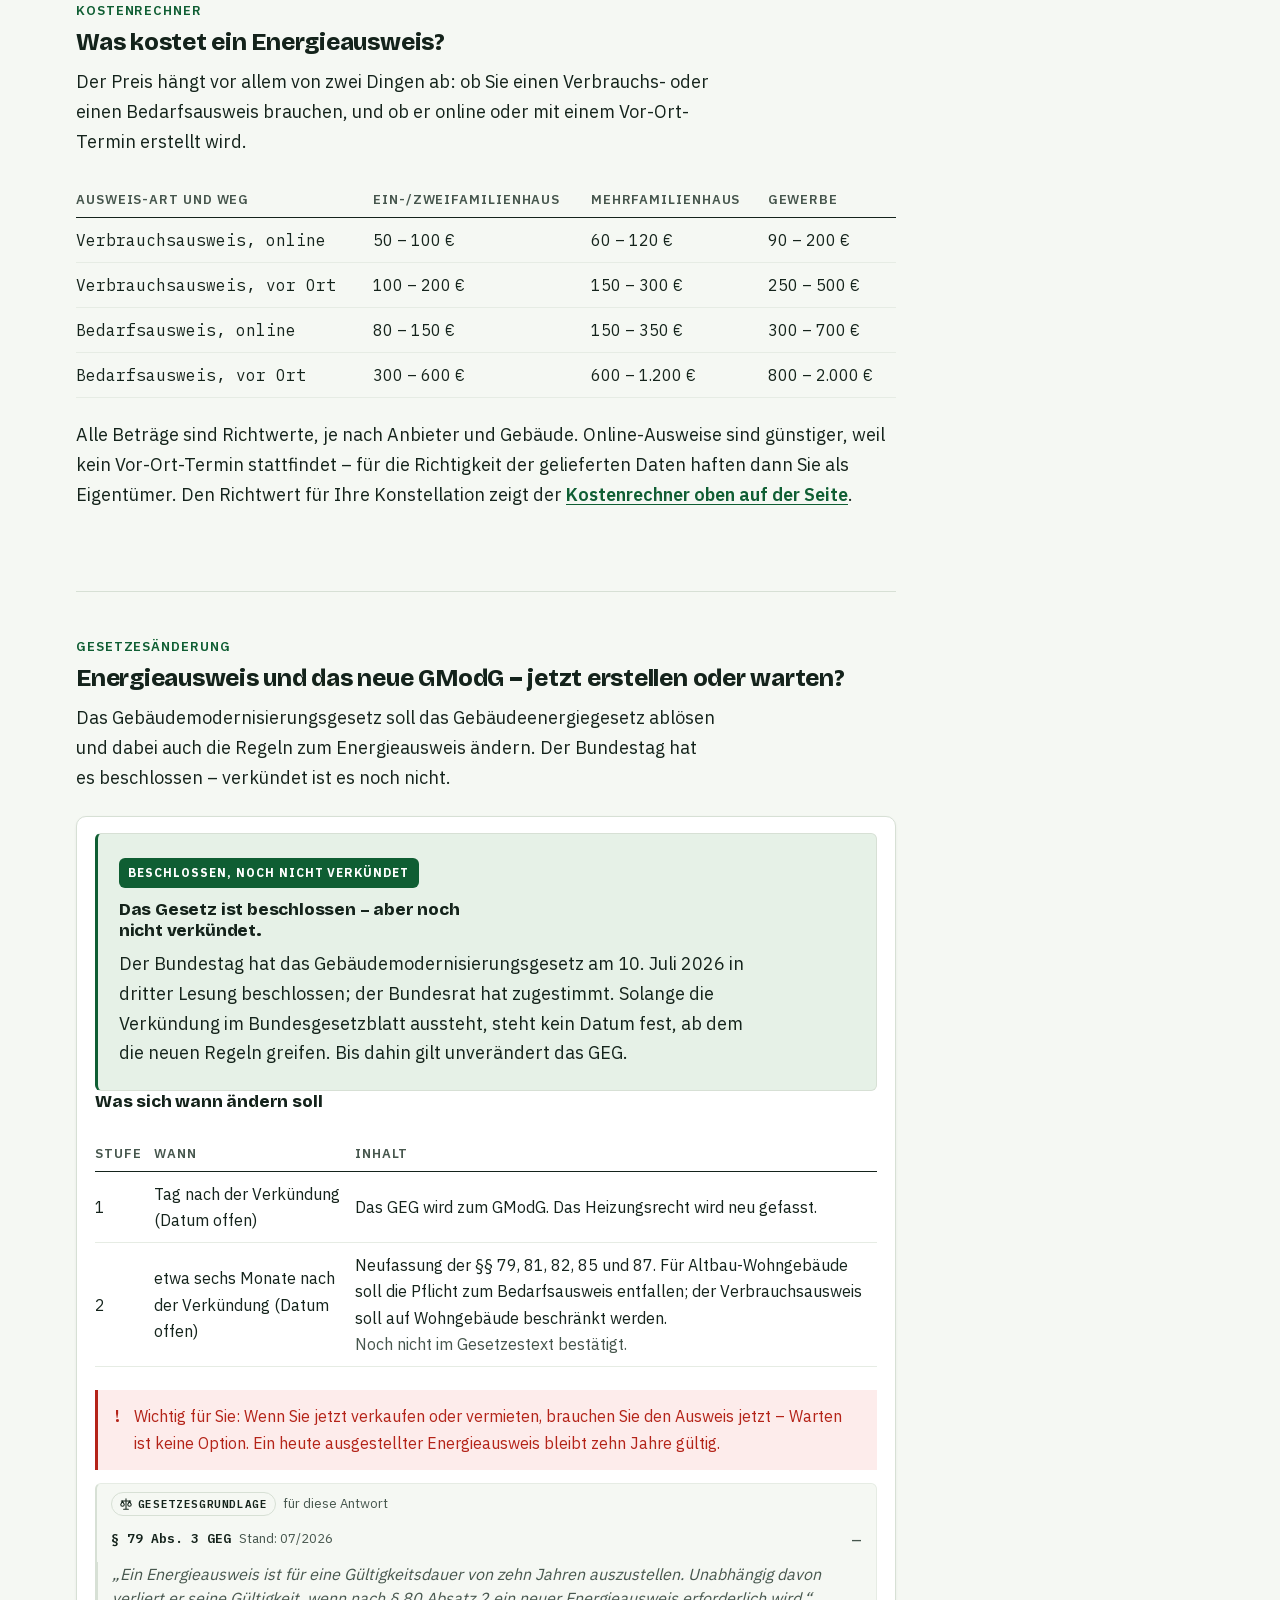
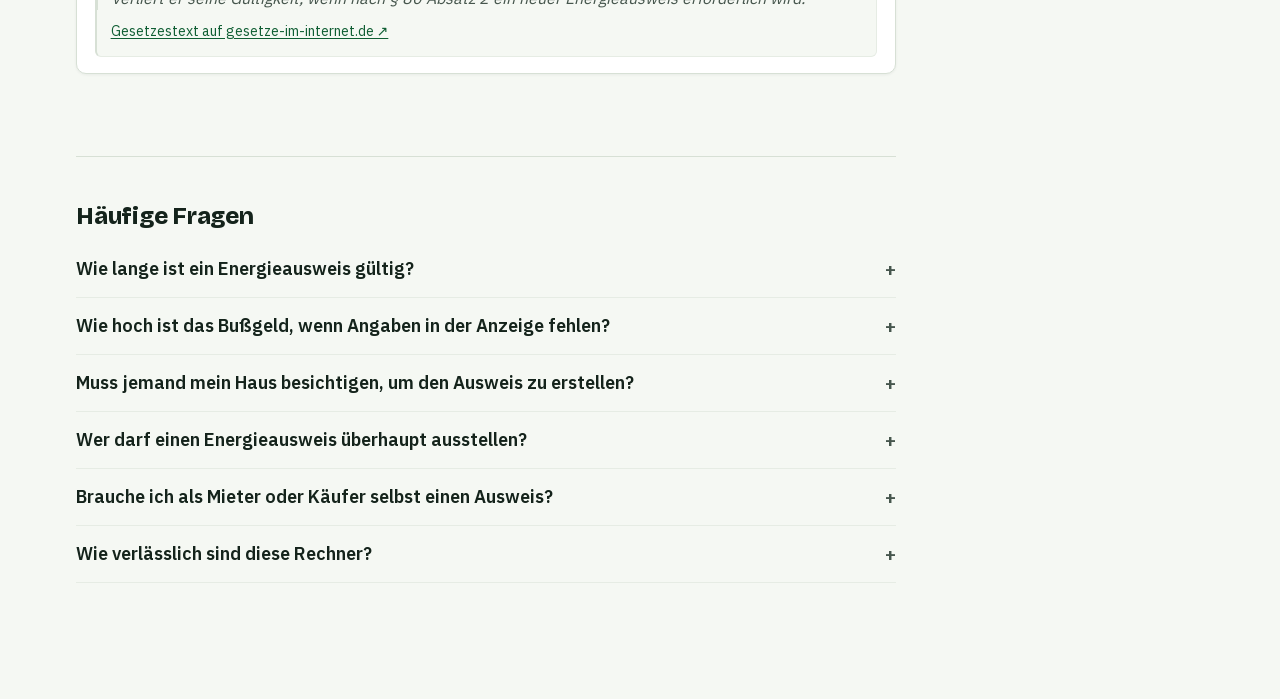
==== commit c3c63f3c: "Heading cleanup: sidebar H2 mirrors the title; Wissen break is a label, not a heading 'Wissen zum En" ====
--- a/index.html
+++ b/index.html
@@ -441,7 +441,7 @@
     <aside class="eaw-side" aria-label="Über dieses Tool">
       <div class="eaw-hero">
         <p class="kicker">Stand <span id="heroStand"></span> · GEG</p>
-        <h2>Welchen Energieausweis brauchen Sie – und was kostet er?</h2>
+        <h2>Kostenloser Energieausweis Pflicht-Check &amp; Rechner (GEG 2026)</h2>
         <p>Fünf Rechner, eine klare Antwort: vom Pflicht-Check bis zum fertigen
           Anzeigentext – kostenlos, ohne Anmeldung, nach aktuellem GEG-Stand.</p>
       </div>
@@ -498,7 +498,10 @@
       height: 6px; width: 72px; border-radius: 3px;
       background: var(--band); margin: 0 0 18px;
     }
-    .eaw-wissen .wissen-head h2 { font-size: 28px; margin: 0 0 6px; }
+    .eaw-wissen .wissen-head .wh-title {
+      font-family: var(--font-display); font-weight: 800; font-size: 28px;
+      line-height: 1.25; letter-spacing: -0.01em; margin: 0 0 6px;
+    }
     .eaw-wissen .wissen-head .sub {
       margin: 0; font-size: 15px; color: var(--ink-soft); line-height: 1.55;
     }
@@ -527,7 +530,10 @@
     <header class="wissen-head" id="wissen">
       <div class="band-rule" aria-hidden="true"></div>
       <p class="eyebrow">Zum Nachlesen</p>
-      <h2>Wissen zum Energieausweis</h2>
+      <!-- Deliberately NOT a heading: this is a visual section break; the
+           real headings are the question-shaped h2s of the sections below.
+           An h2 here would sit empty in the outline (sibling h2s follow). -->
+      <p class="wh-title">Wissen zum Energieausweis</p>
       <p class="sub">Die wichtigsten Antworten ausführlich erklärt – mit
         Gesetzesgrundlage im Wortlaut, auch ohne die Rechner lesbar.</p>
     </header>
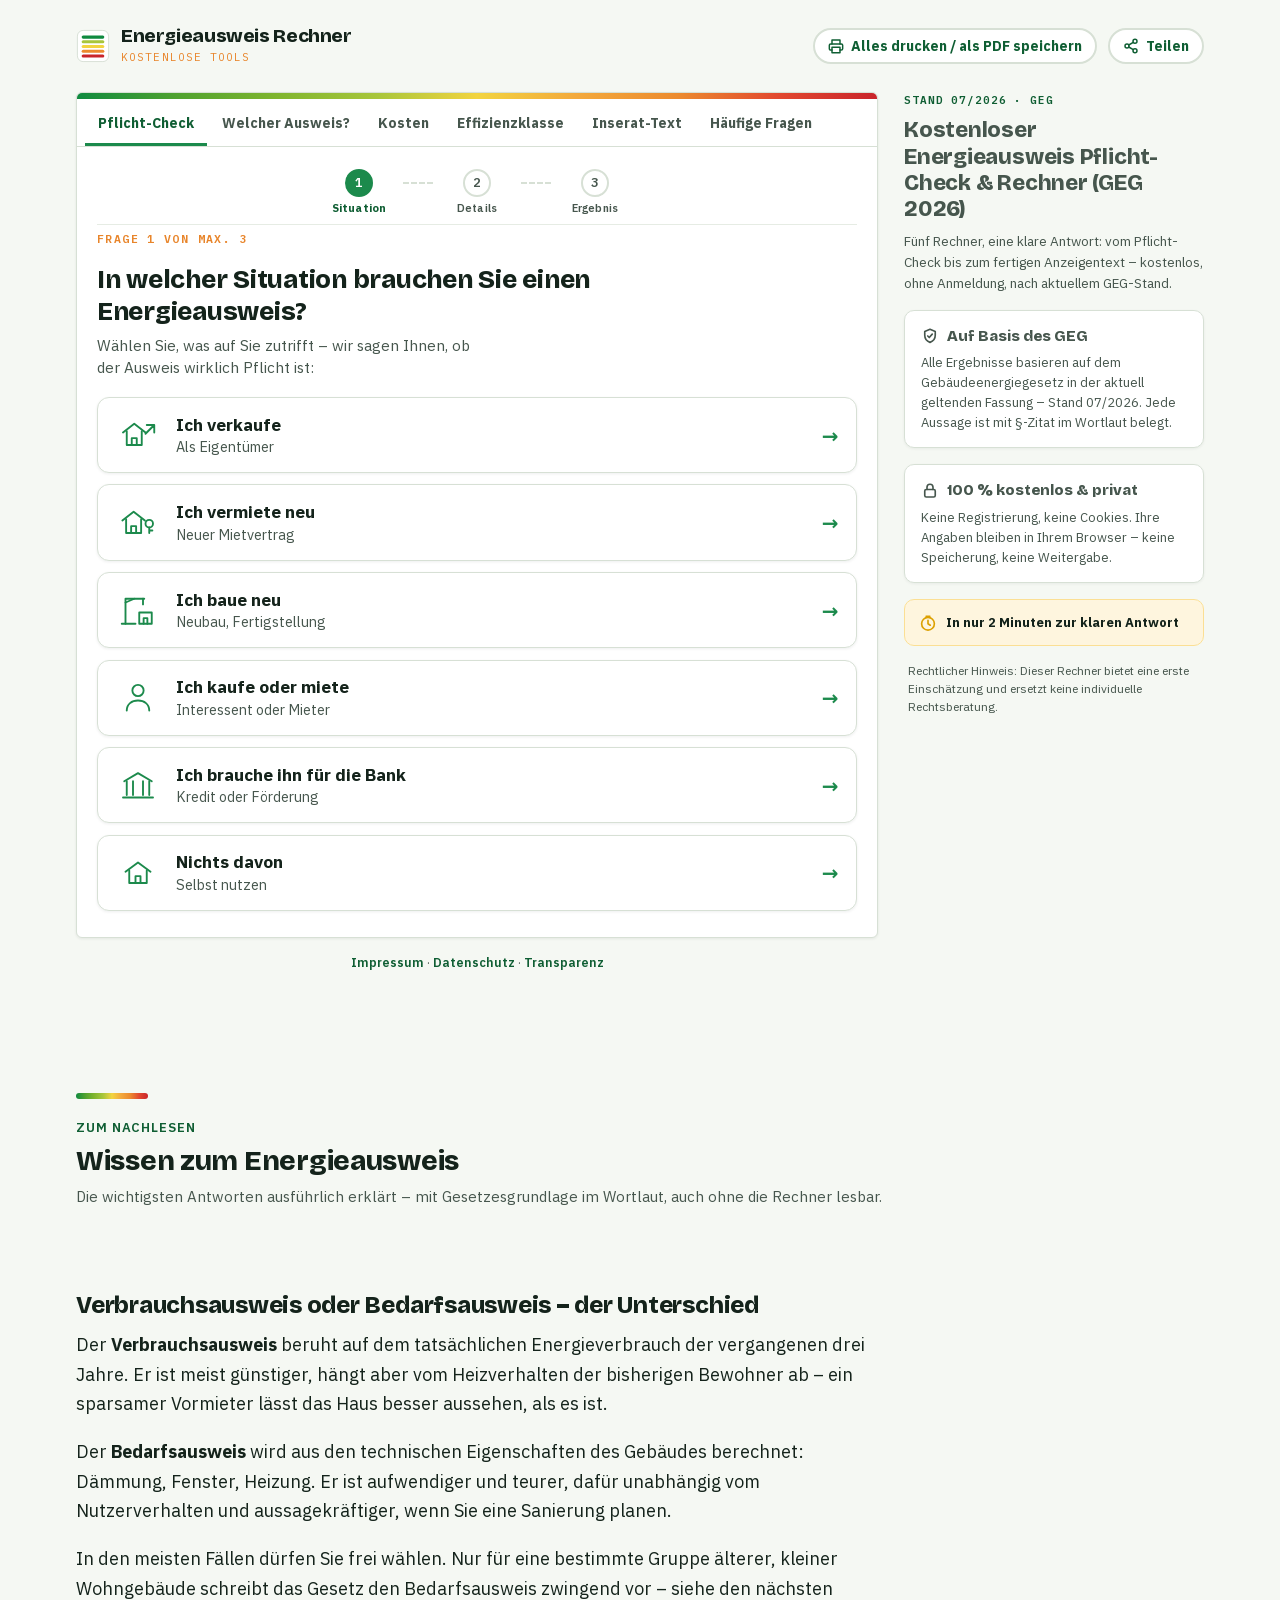
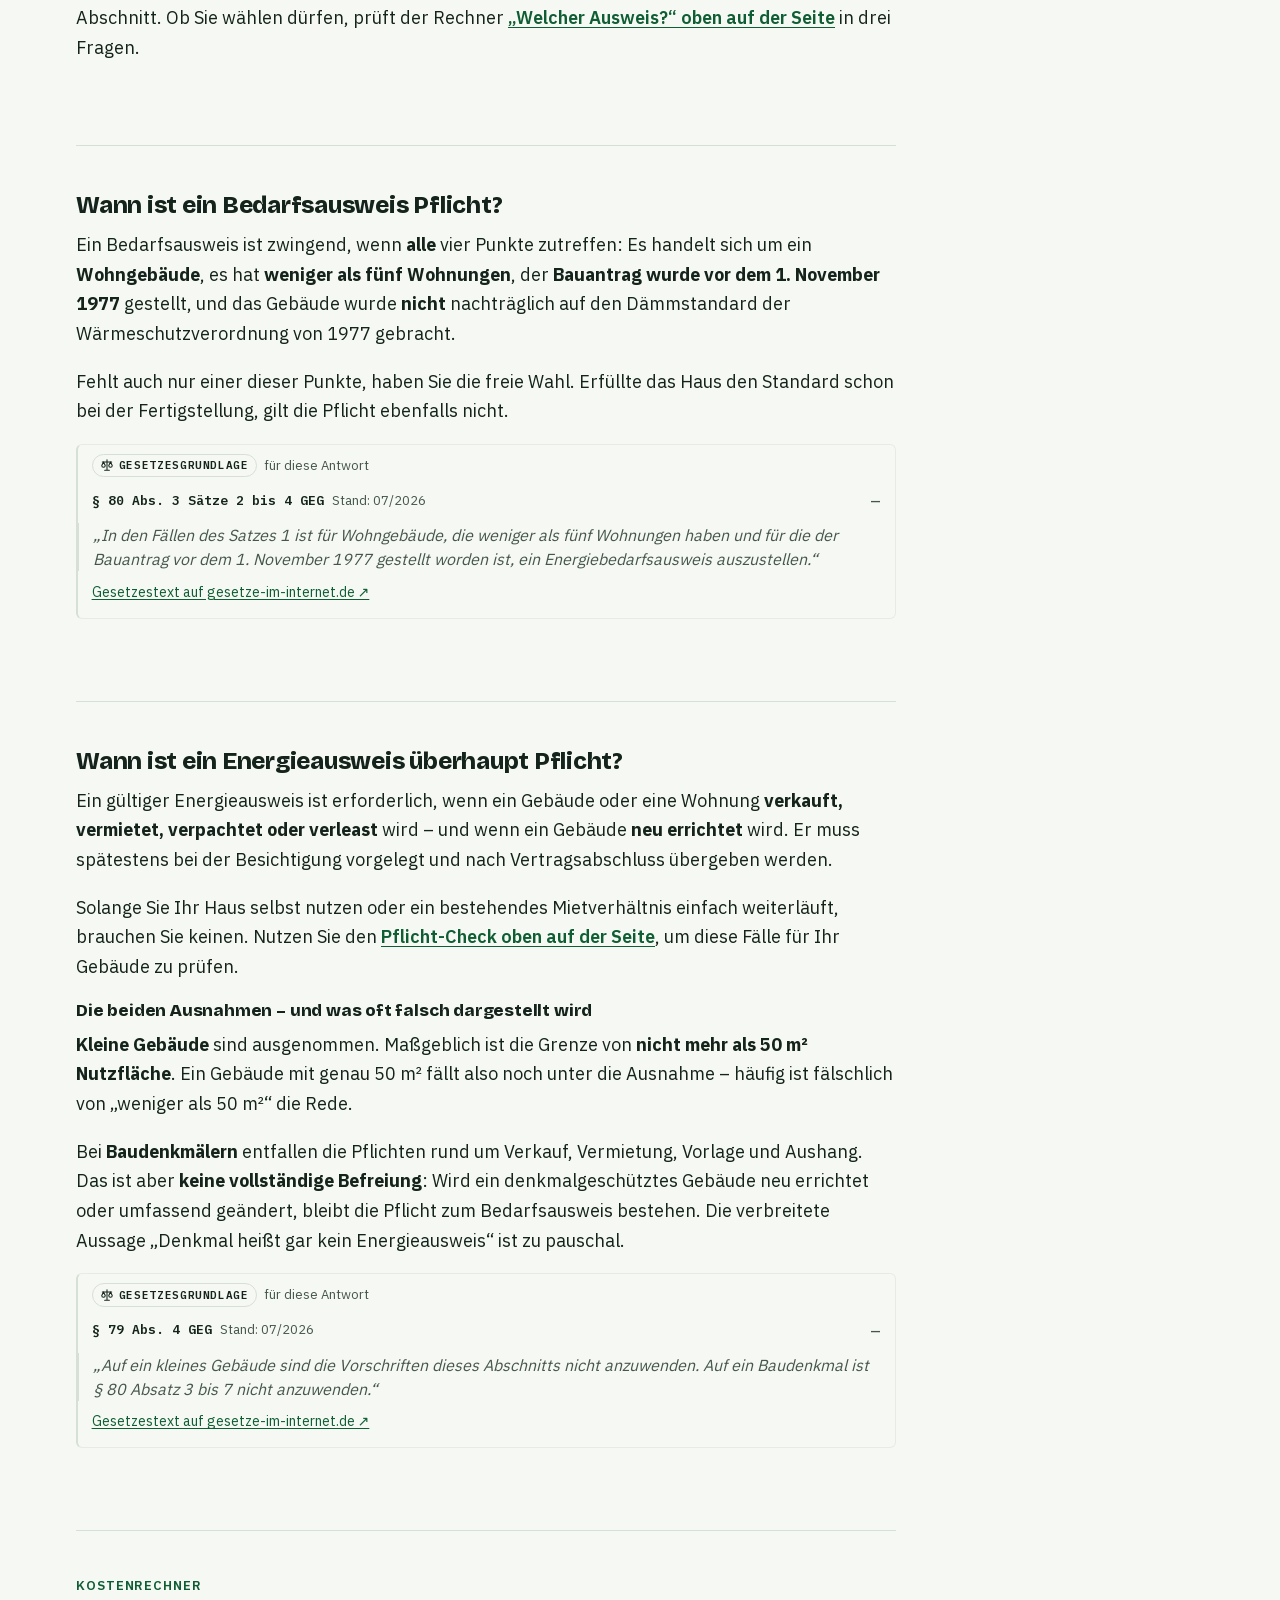
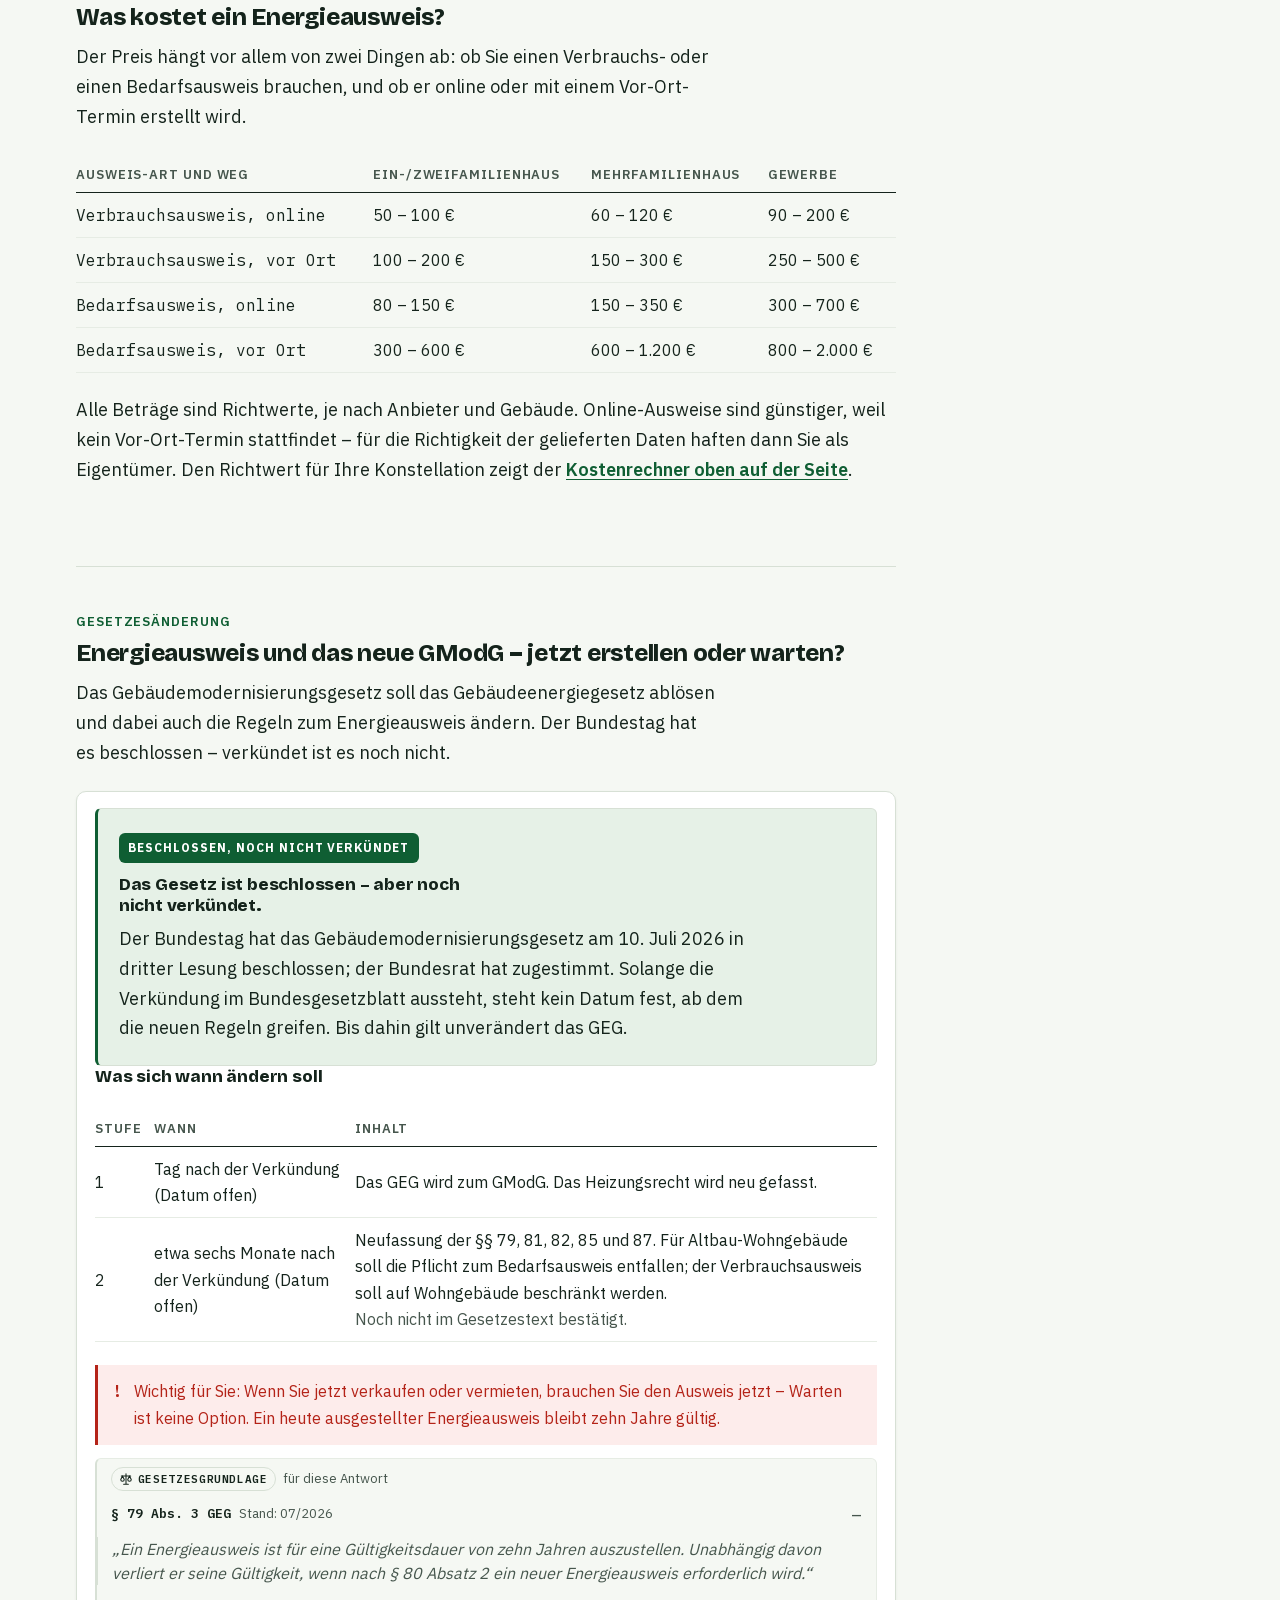
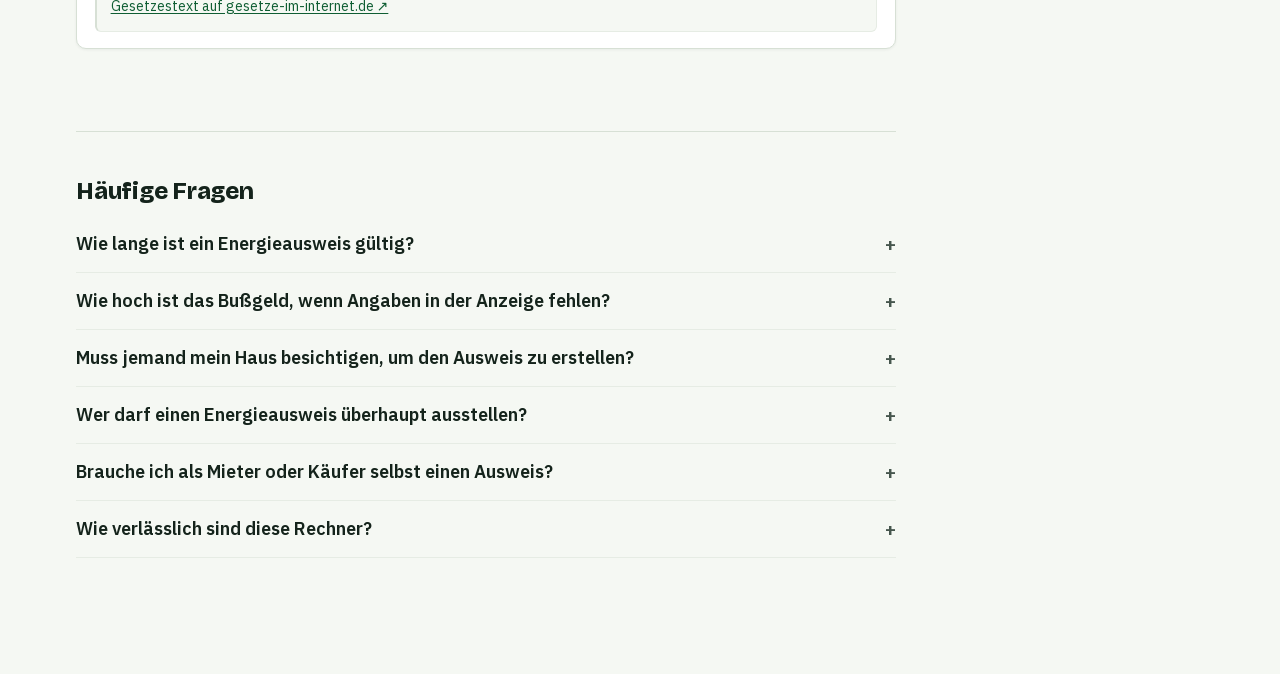
==== commit 83daadbe: "Headings carry real content: questions are the h2s, sidebar and labels are not - Wizard questions re" ====
--- a/index.html
+++ b/index.html
@@ -119,7 +119,9 @@
       letter-spacing: 0.08em; text-transform: uppercase;
       color: var(--klasse-a-dk); margin: 0 0 8px;
     }
-    .eaw-hero h2 {
+    /* The sidebar is supporting content — deliberately NO heading elements
+       here; the outline belongs to the tools and the Wissen sections. */
+    .eaw-hero .headline {
       font-family: var(--font-display); font-weight: 800; font-size: 22px;
       line-height: 1.2; letter-spacing: -0.01em; margin: 0 0 8px;
     }
@@ -133,11 +135,11 @@
       background: var(--surface); padding: 14px 16px;
       box-shadow: 0 1px 3px rgba(20, 35, 27, 0.06);
     }
-    .eaw-sidebox h3 {
+    .eaw-sidebox .bx-title {
       display: flex; align-items: center; gap: 8px; margin: 0 0 5px;
       font-family: var(--font-display); font-weight: 800; font-size: 15px;
     }
-    .eaw-sidebox h3 svg { flex: none; }
+    .eaw-sidebox .bx-title svg { flex: none; }
     .eaw-sidebox p { margin: 0; font-size: 13px; color: var(--ink-soft); line-height: 1.55; }
     .eaw-siderow {
       display: flex; gap: 10px; align-items: flex-start; width: 100%;
@@ -168,15 +170,6 @@
 
     .eaw-panel { padding: 22px 20px 26px; }
 
-    /* Per-tool H2: names the active tool for the outline/crawler and, on
-       phones (no top tab row), tells the reader which tool they are in.
-       Sized as a label, not an article heading. */
-    .eaw-tooltitle {
-      font-family: var(--font-mono); font-size: 12px; font-weight: 600;
-      letter-spacing: 0.12em; text-transform: uppercase;
-      color: var(--klasse-a-dk); margin: 0 0 10px;
-    }
-
     /* ── Phone: app shell ──────────────────────────────────────────────────
        Not the desktop layout squeezed: sticky compact app bar on top, fixed
        bottom tab bar for the tools (thumb reach), tool card edge-to-edge,
@@ -222,9 +215,8 @@
          skin re-enabled the bar, so it is re-hidden here). */
       .eaw-panel .steps { display: none; }
       .eaw-panel .q-text { margin-top: 0; }
-      /* Reclaim the tool label's height so question 1 (six answers, the
-         binding fit case) still ends above the bottom bar. */
-      .eaw-tooltitle { font-size: 11px; margin-bottom: 5px; }
+      /* Keep question 1 (six answers, the binding fit case) ending above
+         the bottom bar. */
       .eaw-panel .eyebrow { margin-bottom: 0.3rem; }
       .eaw-panel .q-lead { margin-bottom: 0.75rem; }
       .eaw-tabs { display: none; }
@@ -423,7 +415,6 @@
           <div class="eaw-tabrow" id="tabrow" role="tablist" aria-label="Tools"></div>
         </div>
         <div class="eaw-panel">
-          <h2 class="eaw-tooltitle" id="toolTitle">Pflicht-Check</h2>
           <div data-mount></div>
         </div>
       </div>
@@ -441,26 +432,26 @@
     <aside class="eaw-side" aria-label="Über dieses Tool">
       <div class="eaw-hero">
         <p class="kicker">Stand <span id="heroStand"></span> · GEG</p>
-        <h2>Kostenloser Energieausweis Pflicht-Check &amp; Rechner (GEG 2026)</h2>
+        <p class="headline">Kostenloser Energieausweis Pflicht-Check &amp; Rechner (GEG 2026)</p>
         <p>Fünf Rechner, eine klare Antwort: vom Pflicht-Check bis zum fertigen
           Anzeigentext – kostenlos, ohne Anmeldung, nach aktuellem GEG-Stand.</p>
       </div>
 
       <div class="eaw-sidebox">
-        <h3>
+        <p class="bx-title">
           <svg width="18" height="18" viewBox="0 0 24 24" fill="none" stroke="currentColor" stroke-width="2.2" stroke-linecap="round" stroke-linejoin="round" aria-hidden="true"><path d="M12 3l7 3v5c0 5-3.5 8.2-7 9.5-3.5-1.3-7-4.5-7-9.5V6z"/><path d="M9 12l2 2 4-4.5"/></svg>
           Auf Basis des GEG
-        </h3>
+        </p>
         <p>Alle Ergebnisse basieren auf dem Gebäudeenergiegesetz in der aktuell
           geltenden Fassung – Stand <span id="trustStand"></span>. Jede Aussage
           ist mit §-Zitat im Wortlaut belegt.</p>
       </div>
 
       <div class="eaw-sidebox">
-        <h3>
+        <p class="bx-title">
           <svg width="18" height="18" viewBox="0 0 24 24" fill="none" stroke="currentColor" stroke-width="2.2" stroke-linecap="round" stroke-linejoin="round" aria-hidden="true"><rect x="5" y="10" width="14" height="10" rx="2"/><path d="M8 10V7a4 4 0 0 1 8 0v3"/></svg>
           100 % kostenlos &amp; privat
-        </h3>
+        </p>
         <p>Keine Registrierung, keine Cookies. Ihre Angaben bleiben in Ihrem
           Browser – keine Speicherung, keine Weitergabe.</p>
       </div>
@@ -1085,6 +1076,10 @@
         mount.innerHTML = '';
         var wrap = h('div', {});
 
+        // The tool's question is its heading ("Was kostet Ihr …" — the
+        // static Wissen section keeps "Was kostet ein Energieausweis?").
+        wrap.appendChild(h('h2', { class: 'q-text', text: 'Was kostet Ihr Energieausweis?' }));
+
         // "Übernommen aus dem Check" banner — markup from the standalone design.
         if (carriedArt) {
           wrap.appendChild(h('div', { style: 'display:flex;gap:10px;align-items:center;background:#eef5ea;border:1px solid #bcd8bf;border-radius:8px;padding:12px 14px;margin-bottom:16px;' }, [
@@ -1198,7 +1193,7 @@
              'Energieausweis, den nur eine nach § 88 GEG berechtigte Person ' +
              'ausstellen darf.' },
       ];
-      mount.appendChild(el('h3', { text: 'Häufige Fragen' }));
+      mount.appendChild(el('h2', { class: 'q-text', text: 'Häufige Fragen zum Energieausweis' }));
       FAQ.forEach(function (f) {
         var kids = [
           el('summary', { text: f.q }),
@@ -1405,8 +1400,21 @@
           EAR.renderWizard(m, tracked('welcher', welcherFlow), { steps: ['Gebäude', 'Details', 'Ergebnis'], maxQuestions: 6, reveal: 'page', onRestart: function () { wipeFrom('welcher'); } });
       } },
       { id: 'kosten',    tab: 'Kosten',           mount: renderKosten },
-      { id: 'effizienz', tab: 'Effizienzklasse',  mount: function (m) { EAR.mountEffizienz(m); } },
+      { id: 'effizienz', tab: 'Effizienzklasse',  mount: function (m) {
+          // Heading OUTSIDE the engine's mount div so redraws keep it.
+          var hd = document.createElement('h2');
+          hd.className = 'q-text';
+          hd.textContent = 'Welche Effizienzklasse hat Ihr Gebäude?';
+          m.appendChild(hd);
+          var inner = document.createElement('div');
+          m.appendChild(inner);
+          EAR.mountEffizienz(inner);
+      } },
       { id: 'inserat',   tab: 'Inserat-Text',     mount: function (m) {
+          var hd = document.createElement('h2');
+          hd.className = 'q-text';
+          hd.textContent = 'Was muss in Ihre Immobilienanzeige?';
+          m.appendChild(hd);
           // "Übernommen aus dem Check" banner (standalone markup) when a wizard
           // carried the Ausweis-Art here. Kept OUTSIDE the engine's mount div so
           // mountInserat's redraws cannot wipe it.
@@ -1457,8 +1465,6 @@
         var on = b.getAttribute('data-tool') === tool.id;
         b.setAttribute('aria-selected', on ? 'true' : 'false');
       });
-      var tt = document.getElementById('toolTitle');
-      if (tt) tt.textContent = tool.tab;
       try { tool.mount(fresh); } catch (e) {
         fresh.innerHTML = '<p class="hint">Dieses Tool konnte nicht geladen werden: ' + (e && e.message) + '</p>';
         if (window.console) console.error(e);
--- a/assets/base.css
+++ b/assets/base.css
@@ -376,7 +376,7 @@
 .result.bedarf .badge { background: var(--attention); }
 .result.urgent .badge { background: var(--danger); }
 
-.result h3 { font-size: var(--fs-h3); margin-bottom: .5rem; max-width: 30ch; }
+.result h2, .result h3 { font-size: var(--fs-h3); margin-bottom: .5rem; max-width: 30ch; }
 .result .lead { max-width: var(--maxw); }
 
 .warn {
--- a/assets/wissen.css
+++ b/assets/wissen.css
@@ -360,6 +360,7 @@
 .eaw-panel .result.bedarf .badge {
   background: var(--attention);
 }
+.eaw-panel .result h2,
 .eaw-panel .result h3 {
   font-family: var(--font-display);
   font-weight: 800;
